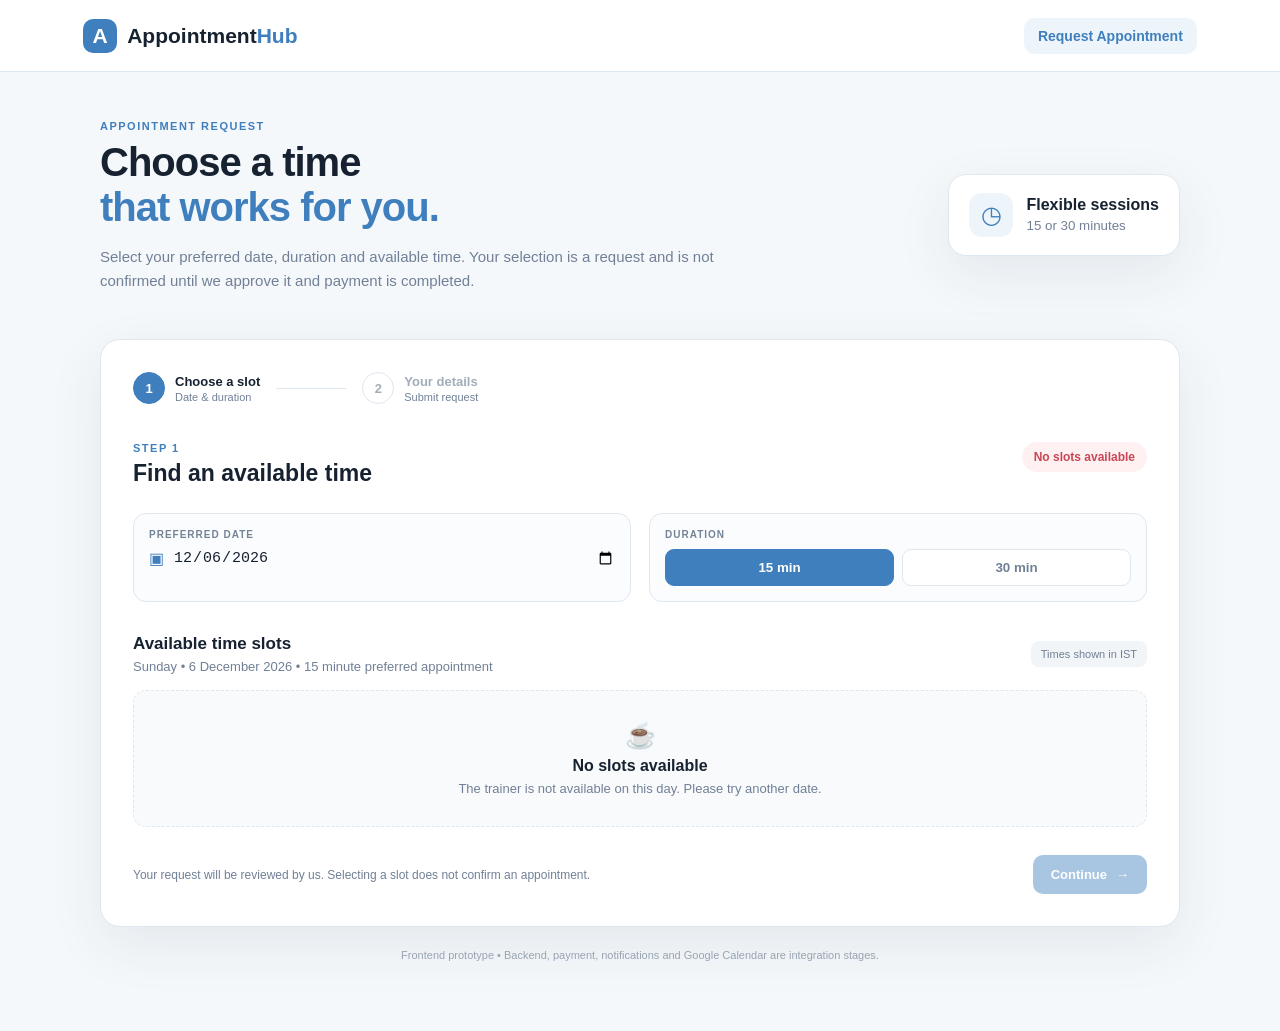
==== index.html @ e02f6b02 "appointment booking prototype" ====
<!doctype html><html lang="en"><head><meta charset="UTF-8"><meta name="viewport" content="width=device-width,initial-scale=1"><title>AppointmentHub | Request an Appointment</title><link rel="stylesheet" href="style.css"></head><body>
<header class="navbar"><a class="brand" href="index.html"><span class="brand-mark">A</span><span>Appointment<span class="brand-accent">Hub</span></span></a><nav><a class="nav-link active" href="index.html">Request Appointment</a></nav></header>
<main class="page"><section class="hero"><div><div class="eyebrow">APPOINTMENT REQUEST</div><h1>Choose a time<br><span>that works for you.</span></h1><p class="hero-copy">Select your preferred date, duration and available time. Your selection is a request and is not confirmed until we approve it and payment is completed.</p></div><div class="hero-card"><div class="hero-icon">◷</div><div><strong>Flexible sessions</strong><small>15 or 30 minutes</small></div></div></section>
<section class="booking-card"><div class="progress"><div class="progress-step active"><span>1</span><div><b>Choose a slot</b><small>Date & duration</small></div></div><div class="progress-line"></div><div class="progress-step"><span>2</span><div><b>Your details</b><small>Submit request</small></div></div></div>
<div class="section-head"><div><div class="section-kicker">STEP 1</div><h2>Find an available time</h2></div><div id="liveStatus" class="live-status"></div></div>
<div class="selection-grid"><div class="field-card"><label for="date">PREFERRED DATE</label><div class="input-wrap"><span>▣</span><input id="date" type="date"></div></div><div class="field-card"><label>DURATION</label><div class="duration-group"><button class="duration active" data-duration="15">15 min</button><button class="duration" data-duration="30">30 min</button></div></div></div>
<div class="slots-head"><div><h3 id="slotTitle">Available time slots</h3><p id="slotSubtitle">Select a date to see available times.</p></div><span class="timezone">Times shown in IST</span></div><div id="slots" class="slot-grid"></div><div id="noSlots" class="empty-state hidden"><div>☕</div><b>No slots available</b><p></p></div>
<div class="card-footer"><p class="privacy-note">Your request will be reviewed by us. Selecting a slot does not confirm an appointment.</p><button id="continueBtn" class="primary-btn" disabled>Continue <span>→</span></button></div></section><p class="prototype-note">Frontend prototype • Backend, payment, notifications and Google Calendar are integration stages.</p></main>
<script src="shared.js"></script><script src="booking.js"></script></body></html>
---- style.css ----
*{box-sizing:border-box} :root{--ink:#172231;--muted:#718096;--primary:#3f7fbd;--primary2:#2e679e;--soft:#edf5fb;--line:#dfe7ef;--bg:#f5f8fb;--green:#198754;--greenbg:#eaf8f0;--red:#c94755;--redbg:#fff0f2;--shadow:0 18px 55px rgba(23,34,49,.08)}body{margin:0;background:var(--bg);color:var(--ink);font-family:Inter,Segoe UI,Arial,sans-serif}.navbar{height:72px;background:#fff;border-bottom:1px solid var(--line);padding:0 6.5%;display:flex;align-items:center;justify-content:space-between;position:sticky;top:0;z-index:10}.brand{display:flex;align-items:center;gap:10px;text-decoration:none;color:var(--ink);font-size:21px;font-weight:850}.brand-mark{display:grid;place-items:center;width:34px;height:34px;border-radius:10px;background:var(--primary);color:#fff}.brand-accent{color:var(--primary)}nav{display:flex;gap:6px}.nav-link{color:var(--muted);text-decoration:none;font-size:14px;font-weight:700;padding:10px 14px;border-radius:10px}.nav-link.active,.nav-link:hover{background:var(--soft);color:var(--primary)}.page{width:min(1080px,90%);margin:48px auto 70px}.narrow-page{max-width:800px}.hero,.trainer-hero{display:flex;align-items:center;justify-content:space-between;gap:30px;margin-bottom:30px}.eyebrow,.section-kicker{font-size:11px;letter-spacing:1.5px;font-weight:900;color:var(--primary)}h1{font-size:40px;line-height:1.12;margin:8px 0 13px;letter-spacing:-1px}h1 span{color:var(--primary)}h2{font-size:23px;margin:6px 0 0}h3{margin:0 0 5px;font-size:17px}.hero-copy{color:var(--muted);font-size:15px;line-height:1.65;max-width:650px}.compact{margin-top:5px}.hero-card{background:#fff;border:1px solid var(--line);border-radius:18px;padding:18px 20px;display:flex;align-items:center;gap:13px;box-shadow:var(--shadow);min-width:210px}.hero-icon{width:44px;height:44px;border-radius:13px;background:var(--soft);color:var(--primary);display:grid;place-items:center;font-size:24px}.hero-card strong,.hero-card small{display:block}.hero-card small{color:var(--muted);margin-top:4px}.booking-card,.panel{background:#fff;border:1px solid var(--line);border-radius:20px;box-shadow:var(--shadow);padding:32px}.progress{display:flex;align-items:center;max-width:620px;margin-bottom:38px}.progress-step{display:flex;align-items:center;gap:10px;color:#a2adba}.progress-step span{width:32px;height:32px;border-radius:50%;display:grid;place-items:center;border:1px solid var(--line);font-size:13px;font-weight:900}.progress-step.active,.progress-step.done{color:var(--ink)}.progress-step.active span{background:var(--primary);border-color:var(--primary);color:#fff}.progress-step.done span{background:var(--green);border-color:var(--green);color:#fff}.progress-step b,.progress-step small{display:block}.progress-step b{font-size:13px}.progress-step small{font-size:11px;color:var(--muted);margin-top:2px}.progress-line{height:1px;background:var(--line);width:70px;margin:0 16px}.active-line{background:#a8c8e4}.section-head,.slots-head,.panel-head{display:flex;justify-content:space-between;align-items:flex-start;gap:20px}.live-status{background:var(--greenbg);color:var(--green);padding:8px 12px;border-radius:30px;font-size:12px;font-weight:800}.live-status i{display:inline-block;width:7px;height:7px;background:var(--green);border-radius:50%;margin-right:5px}.selection-grid{display:grid;grid-template-columns:1fr 1fr;gap:18px;margin-top:26px}.field-card{background:#fbfcfd;border:1px solid var(--line);border-radius:13px;padding:15px}.field-card label{display:block;font-size:10px;letter-spacing:1px;font-weight:900;color:#758396;margin-bottom:9px}.field-card input,.field-card select{width:100%;border:0;background:transparent;outline:0;font-size:15px;color:var(--ink);padding:0}.input-wrap{display:flex;align-items:center;gap:9px}.input-wrap span{color:var(--primary)}.duration-group{display:flex;gap:8px}.duration{flex:1;padding:10px;border:1px solid var(--line);background:#fff;border-radius:9px;font-weight:800;color:var(--muted);cursor:pointer}.duration.active{background:var(--primary);color:#fff;border-color:var(--primary)}.slots-head{margin-top:32px;align-items:center}.slots-head p{margin:4px 0 0;color:var(--muted);font-size:13px}.timezone{font-size:11px;color:var(--muted);background:#f2f5f8;padding:7px 10px;border-radius:8px}.slot-grid{display:grid;grid-template-columns:repeat(4,1fr);gap:10px;margin-top:16px}.slot{padding:13px;border:1px solid var(--line);background:#fff;border-radius:10px;color:var(--ink);font-weight:800;cursor:pointer;transition:.15s}.slot:hover,.slot.selected{border-color:var(--primary);background:var(--soft);color:var(--primary);transform:translateY(-1px)}.empty-state{text-align:center;padding:30px;background:#f8fafc;border:1px dashed var(--line);border-radius:13px;color:var(--muted)}.empty-state div{font-size:25px;margin-bottom:7px}.empty-state b{color:var(--ink)}.empty-state p{margin:6px 0 0;font-size:13px}.card-footer,.form-actions{display:flex;align-items:center;justify-content:space-between;gap:20px;margin-top:28px}.privacy-note,.muted{color:var(--muted);font-size:12px}.primary-btn,.secondary-btn,.text-btn,.edit-btn{border-radius:10px;padding:12px 18px;font-weight:850;font-size:13px;cursor:pointer;text-decoration:none;display:inline-flex;align-items:center;gap:9px}.primary-btn{border:0;background:var(--primary);color:#fff;box-shadow:0 7px 18px rgba(63,127,189,.2)}.primary-btn:hover{background:var(--primary2)}.primary-btn:disabled{opacity:.45;cursor:not-allowed;box-shadow:none}.secondary-btn{border:1px solid var(--line);background:#fff;color:var(--ink)}.text-btn{border:0;background:transparent;color:var(--muted)}.edit-btn{border:1px solid var(--line);background:#fff;color:var(--ink);padding:8px 12px}.prototype-note{text-align:center;color:#98a4b2;font-size:11px;margin-top:22px}.page-title{font-size:32px}.appointment-summary{margin:24px 0;border:1px solid var(--line);border-radius:15px;overflow:hidden;background:#fbfcfd}.summary-top{display:flex;align-items:center;gap:13px;padding:18px;border-bottom:1px solid var(--line)}.summary-icon{width:40px;height:40px;display:grid;place-items:center;background:var(--soft);color:var(--primary);border-radius:11px;font-weight:900}.summary-top small,.summary-grid small{display:block;color:var(--muted);font-size:9px;letter-spacing:1px;font-weight:900}.summary-top strong{display:block;margin-top:3px}.summary-grid{display:grid;grid-template-columns:1fr 1fr}.summary-grid>div{padding:16px 18px;border-right:1px solid var(--line);border-bottom:1px solid var(--line)}.summary-grid>div:nth-child(2n){border-right:0}.summary-grid b{display:block;margin-top:5px;font-size:14px}.details-form{display:grid;grid-template-columns:1fr 1fr;gap:15px;margin-top:22px}.details-form .full{grid-column:1/-1}.details-form input,.details-form select{width:100%;border:0;background:transparent;outline:0;font-size:14px;color:var(--ink)}.success-icon{width:72px;height:72px;border-radius:50%;background:var(--greenbg);color:var(--green);display:grid;place-items:center;font-size:36px;font-weight:900;margin:10px auto 20px}.confirmation{text-align:center;padding:20px 10px}.confirmation .appointment-summary{text-align:left}.link-btn{margin-top:15px}.profile-chip{background:#fff;border:1px solid var(--line);padding:10px 14px;border-radius:14px;display:flex;align-items:center;gap:10px;box-shadow:var(--shadow)}.avatar{width:38px;height:38px;border-radius:50%;background:var(--soft);color:var(--primary);display:grid;place-items:center;font-weight:900}.profile-chip b,.profile-chip small{display:block}.profile-chip small{font-size:11px;color:var(--muted);margin-top:2px}.stats{display:grid;grid-template-columns:repeat(3,1fr);gap:15px;margin-bottom:20px}.stat-card{background:#fff;border:1px solid var(--line);border-radius:15px;padding:18px;display:flex;align-items:center;gap:13px}.stat-icon{width:40px;height:40px;border-radius:11px;display:grid;place-items:center;font-weight:900}.stat-icon.blue{background:var(--soft);color:var(--primary)}.stat-icon.green{background:var(--greenbg);color:var(--green)}.stat-icon.red{background:var(--redbg);color:var(--red)}.stat-card small,.stat-card strong{display:block}.stat-card small{font-size:9px;letter-spacing:1px;color:var(--muted);font-weight:900}.stat-card strong{font-size:22px;margin-top:3px}.panel{margin-bottom:20px}.panel-head{align-items:center}.schedule{margin-top:20px}.schedule-row{display:grid;grid-template-columns:1.2fr 1.8fr 1fr auto;align-items:center;gap:15px;padding:15px 4px;border-top:1px solid var(--line)}.day-block{display:flex;align-items:center;gap:9px}.day-dot{width:8px;height:8px;border-radius:50%}.day-dot.available{background:var(--green)}.day-dot.unavailable{background:#d5dbe2}.time-block{color:var(--muted);font-size:13px}.status{width:max-content;padding:6px 9px;border-radius:20px;font-size:10px;font-weight:900}.status.available{background:var(--greenbg);color:var(--green)}.status.unavailable{background:var(--redbg);color:var(--red)}.save-message{color:var(--green);background:var(--greenbg);padding:9px 12px;border-radius:9px;font-size:12px;font-weight:800}.hidden{display:none!important}@media(max-width:760px){.navbar{padding:0 4%}.nav-link{font-size:12px;padding:8px}.page{margin-top:30px}.hero,.trainer-hero{display:block}.hero-card,.profile-chip{margin-top:18px;width:max-content}.selection-grid,.details-form,.stats{grid-template-columns:1fr}.details-form .full{grid-column:auto}.slot-grid{grid-template-columns:repeat(2,1fr)}.schedule-row{grid-template-columns:1fr;gap:7px}.card-footer,.form-actions{align-items:stretch;flex-direction:column}.primary-btn,.secondary-btn{justify-content:center;width:100%}.progress-line{width:30px;margin:0 8px}h1{font-size:32px}}
/* ---- additions: slot states, errors, status pill ---- */
.slot small{display:block;font-size:10px;font-weight:700;margin-top:2px}
.slot:disabled{cursor:not-allowed;transform:none}
.slot.booked{background:#f2f5f8;color:#a2adba;border-style:dashed}
.slot.unavailable{background:var(--redbg);color:var(--red);border-color:#f5ccd1}
.slot.booked:hover,.slot.unavailable:hover{transform:none}
.slot.booked:hover{border-color:var(--line);background:#f2f5f8;color:#a2adba}
.slot.unavailable:hover{border-color:#f5ccd1;background:var(--redbg);color:var(--red)}
.live-status.none{background:var(--redbg);color:var(--red)}
.form-error{color:var(--red);background:var(--redbg);padding:10px 13px;border-radius:9px;font-size:13px;font-weight:700;margin:16px 0 0}
.field-card input:disabled{opacity:.4}
.field-card input:focus,.field-card select:focus{color:var(--primary)}
.field-card:focus-within{border-color:var(--primary);box-shadow:0 0 0 3px rgba(63,127,189,.12)}
.schedule-row{grid-template-columns:1.4fr 1.6fr 1fr auto}

/* ---- request workflow ---- */
.tabs{display:flex;gap:6px;margin-bottom:22px;border-bottom:1px solid var(--line)}
.tab{border:0;background:none;padding:12px 16px;font-weight:800;font-size:14px;color:var(--muted);cursor:pointer;border-bottom:2px solid transparent;margin-bottom:-1px}
.tab.active{color:var(--primary);border-color:var(--primary)}
.filters{display:grid;grid-template-columns:2fr 1fr 1fr 1fr;gap:10px;margin-top:18px}
.filters input,.filters select{padding:11px 12px;border:1px solid var(--line);border-radius:10px;font-size:13px;background:#fff;color:var(--ink)}
.req-row{display:grid;grid-template-columns:1.6fr 1.3fr .9fr 1.3fr auto;gap:14px;align-items:center;padding:14px 4px;border-top:1px solid var(--line)}
.req-row small{display:block;color:var(--muted);font-size:12px;margin-top:2px}
.badge{width:max-content;padding:5px 10px;border-radius:20px;font-size:11px;font-weight:900}
.badge.high{background:var(--greenbg);color:var(--green)}.badge.medium{background:#fff7e0;color:#a06a00}.badge.low{background:var(--redbg);color:var(--red)}.badge.none{background:#f2f5f8;color:var(--muted)}
.status.pending{background:#fff7e0;color:#a06a00}.status.accepted{background:var(--soft);color:var(--primary)}
.detail-grid{display:grid;grid-template-columns:repeat(3,1fr);gap:12px;margin:18px 0}
.detail-grid div{background:#fbfcfd;border:1px solid var(--line);border-radius:12px;padding:13px}
.detail-grid small{display:block;font-size:9px;letter-spacing:1px;font-weight:900;color:var(--muted)}
.detail-grid b{display:block;margin-top:5px;font-size:14px;word-break:break-word}
.warn{background:#fff7e0;color:#8a5a00;border-radius:10px;padding:11px 14px;font-size:13px;font-weight:700;margin-top:6px}
.btn-row{display:flex;gap:10px;justify-content:flex-end;margin-top:18px}
.danger-btn{border:1px solid #f0c3c9;background:var(--redbg);color:var(--red);border-radius:10px;padding:12px 18px;font-weight:850;font-size:13px;cursor:pointer}
.tracker{list-style:none;margin:24px 0;padding:0}
.tracker li{display:flex;gap:12px;align-items:center;padding:9px 0;color:#a2adba;font-weight:700;font-size:14px}
.tracker li i{width:26px;height:26px;border-radius:50%;border:1px solid var(--line);display:grid;place-items:center;font-style:normal;font-size:12px}
.tracker li.done{color:var(--ink)}.tracker li.done i{background:var(--green);border-color:var(--green);color:#fff}
.tracker li.active{color:var(--primary)}.tracker li.active i{background:var(--primary);border-color:var(--primary);color:#fff}
.notice{background:var(--soft);border:1px solid #cfe2f3;color:var(--primary2);border-radius:12px;padding:14px 16px;font-size:13px;margin:16px 0}
.demo-tag{font-size:11px;color:#8a5a00;background:#fff7e0;border-radius:8px;padding:8px 10px;margin:14px 0 0;display:block}
@media(max-width:760px){.filters,.detail-grid{grid-template-columns:1fr}.req-row{grid-template-columns:1fr;gap:6px}}
.status.confirmed{background:var(--greenbg);color:var(--green)}
.status.rejected{background:var(--redbg);color:var(--red)}
.slot.requested{background:#fff7e0;color:#8a5a00;border-color:#efd48a}
.slot.booked{background:#f3f4f6;color:#7b8794;border-color:#dfe3e8}
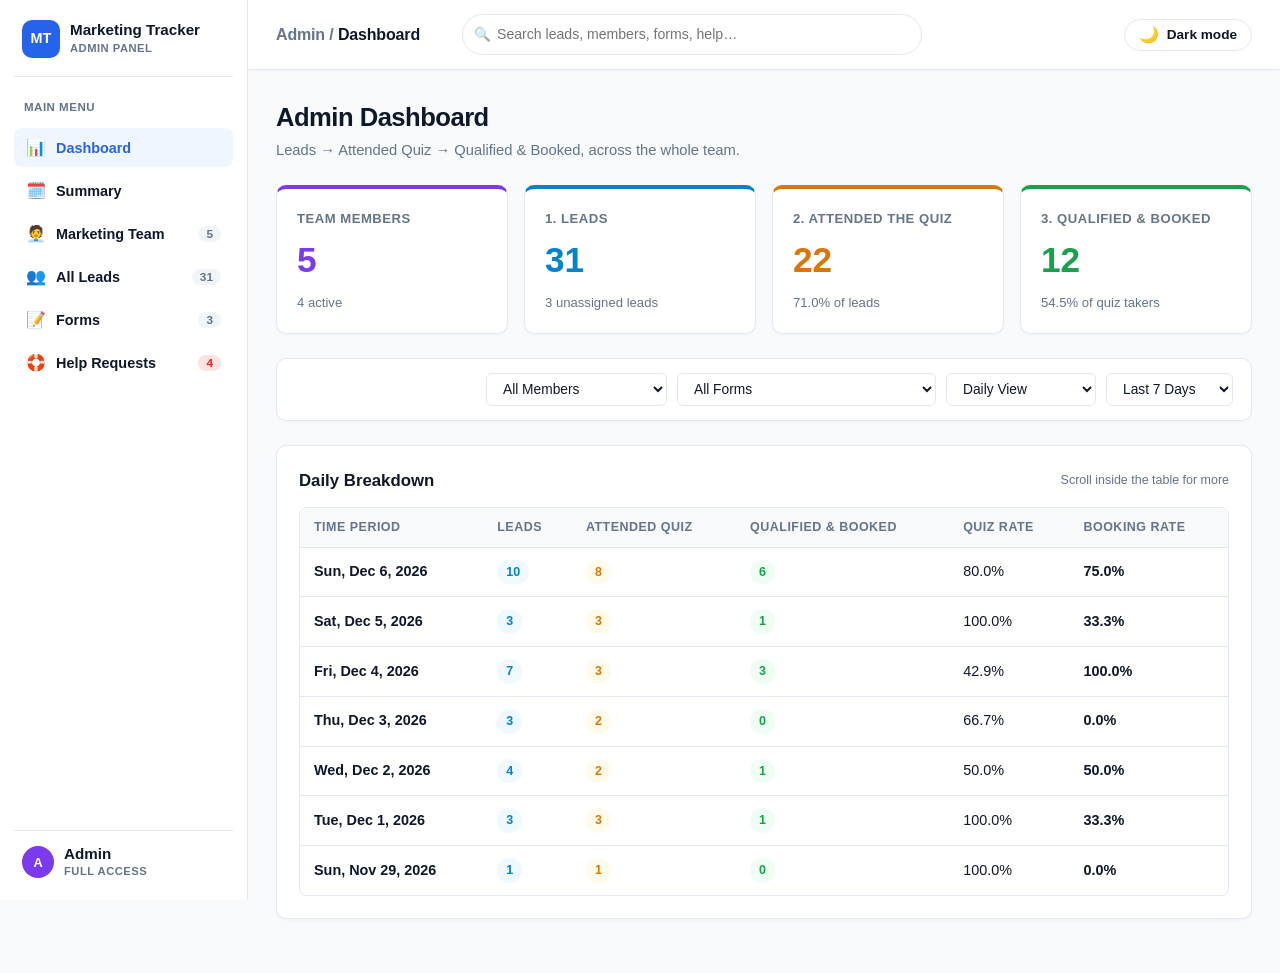
==== commit f170acba: "marketing update" ====
--- a/index.html
+++ b/index.html
@@ -1,9 +1,671 @@
-<!doctype html><html lang="en"><head><meta charset="UTF-8"><meta name="viewport" content="width=device-width,initial-scale=1"><title>AppointmentHub | Request an Appointment</title><link rel="stylesheet" href="style.css"></head><body>
-<header class="navbar"><a class="brand" href="index.html"><span class="brand-mark">A</span><span>Appointment<span class="brand-accent">Hub</span></span></a><nav><a class="nav-link active" href="index.html">Request Appointment</a></nav></header>
-<main class="page"><section class="hero"><div><div class="eyebrow">APPOINTMENT REQUEST</div><h1>Choose a time<br><span>that works for you.</span></h1><p class="hero-copy">Select your preferred date, duration and available time. Your selection is a request and is not confirmed until we approve it and payment is completed.</p></div><div class="hero-card"><div class="hero-icon">◷</div><div><strong>Flexible sessions</strong><small>15 or 30 minutes</small></div></div></section>
-<section class="booking-card"><div class="progress"><div class="progress-step active"><span>1</span><div><b>Choose a slot</b><small>Date & duration</small></div></div><div class="progress-line"></div><div class="progress-step"><span>2</span><div><b>Your details</b><small>Submit request</small></div></div></div>
-<div class="section-head"><div><div class="section-kicker">STEP 1</div><h2>Find an available time</h2></div><div id="liveStatus" class="live-status"></div></div>
-<div class="selection-grid"><div class="field-card"><label for="date">PREFERRED DATE</label><div class="input-wrap"><span>▣</span><input id="date" type="date"></div></div><div class="field-card"><label>DURATION</label><div class="duration-group"><button class="duration active" data-duration="15">15 min</button><button class="duration" data-duration="30">30 min</button></div></div></div>
-<div class="slots-head"><div><h3 id="slotTitle">Available time slots</h3><p id="slotSubtitle">Select a date to see available times.</p></div><span class="timezone">Times shown in IST</span></div><div id="slots" class="slot-grid"></div><div id="noSlots" class="empty-state hidden"><div>☕</div><b>No slots available</b><p></p></div>
-<div class="card-footer"><p class="privacy-note">Your request will be reviewed by us. Selecting a slot does not confirm an appointment.</p><button id="continueBtn" class="primary-btn" disabled>Continue <span>→</span></button></div></section><p class="prototype-note">Frontend prototype • Backend, payment, notifications and Google Calendar are integration stages.</p></main>
-<script src="shared.js"></script><script src="booking.js"></script></body></html>
+<!DOCTYPE html>
+<html lang="en">
+<head>
+  <meta charset="UTF-8">
+  <meta name="viewport" content="width=device-width, initial-scale=1.0">
+  <title>Marketing Tracker | Admin & Marketing Portal</title>
+  <link rel="stylesheet" href="style.css">
+  <script>
+    // Apply saved theme (or the system setting) before the page draws, so it doesn't flash
+    (function () {
+      var t = null;
+      try { t = localStorage.getItem('clean_marketing_theme'); } catch (e) {}
+      if (t !== 'light' && t !== 'dark') {
+        t = window.matchMedia && window.matchMedia('(prefers-color-scheme: dark)').matches ? 'dark' : 'light';
+      }
+      document.documentElement.setAttribute('data-theme', t);
+    })();
+  </script>
+</head>
+<body>
+
+  <!-- ===== Top Bar with Admin / Marketing Portal switch ===== -->
+  <div class="topbar">
+    <div class="topbar-inner">
+      <div class="brand"><span class="crumb-muted" id="crumbRoot">Admin</span> <span class="crumb-sep">/</span> <span id="topbarTitle">Dashboard</span></div>
+
+      <!-- Search across leads, members, forms and help requests (works on every tab) -->
+      <div class="global-search" id="globalSearchBox">
+        <span class="search-icon">🔍</span>
+        <input type="search" id="globalSearch" placeholder="Search leads, members, forms, help…" autocomplete="off">
+        <div class="global-results" id="globalResults"></div>
+      </div>
+
+      <!-- Marketing Portal only: which member is using the portal (no login in this prototype) -->
+      <div class="signed-in" id="signedInBox" style="display:none">
+        <label for="signedInAs">Signed in as</label>
+        <select id="signedInAs" class="filter-input"></select>
+      </div>
+
+      <button type="button" class="theme-toggle" id="themeToggle" title="Switch light / dark mode">
+        <span class="theme-icon" id="themeIcon">🌙</span><span id="themeLabel">Dark mode</span>
+      </button>
+      <span class="topbar-tag">Admin</span>
+    </div>
+  </div>
+
+  <!-- =========================================================
+       ADMIN VIEW — full control over team members and all leads
+       ========================================================= -->
+  <div class="container wide" id="adminView">
+   <div class="app-layout">
+
+    <!-- Left sidebar tabs -->
+    <aside class="sidebar">
+      <div class="sidebar-brand">
+        <div class="brand-logo">MT</div>
+        <div>
+          <div class="brand-name">Marketing Tracker</div>
+          <div class="brand-sub">Admin Panel</div>
+        </div>
+      </div>
+      <div class="sidebar-label">Main Menu</div>
+      <button type="button" class="nav-btn" data-tab="dashboard">
+        <span class="nav-icon">📊</span><span class="nav-text">Dashboard</span>
+      </button>
+      <button type="button" class="nav-btn" data-tab="summary">
+        <span class="nav-icon">🗓️</span><span class="nav-text">Summary</span>
+      </button>
+      <button type="button" class="nav-btn" data-tab="team">
+        <span class="nav-icon">🧑‍💼</span><span class="nav-text">Marketing Team</span>
+        <span class="nav-count" id="navCountTeam">0</span>
+      </button>
+      <button type="button" class="nav-btn" data-tab="leads">
+        <span class="nav-icon">👥</span><span class="nav-text">All Leads</span>
+        <span class="nav-count" id="navCountLeads">0</span>
+      </button>
+      <button type="button" class="nav-btn" data-tab="forms">
+        <span class="nav-icon">📝</span><span class="nav-text">Forms</span>
+        <span class="nav-count" id="navCountForms">0</span>
+      </button>
+      <button type="button" class="nav-btn" data-tab="help">
+        <span class="nav-icon">🛟</span><span class="nav-text">Help Requests</span>
+        <span class="nav-count alert" id="navCountHelp">0</span>
+      </button>
+      <div class="sidebar-footer">
+        <div class="brand-logo small">A</div>
+        <div>
+          <div class="brand-name">Admin</div>
+          <div class="brand-sub">Full access</div>
+        </div>
+      </div>
+    </aside>
+
+    <main class="main-panel">
+    <header class="header">
+      <div>
+        <h1 id="aPageTitle">Admin Dashboard</h1>
+        <p id="aPageSub">Manage your marketing team and monitor every lead across the funnel.</p>
+      </div>
+      <div class="header-actions">
+        <button type="button" class="btn btn-primary" id="btnAddMember" onclick="openMemberModal()">+ Add Member</button>
+        <button type="button" class="btn btn-primary" id="btnAddEntry" onclick="openEntryModal('admin')">+ Add Entry</button>
+      </div>
+    </header>
+
+    <!-- ===== Summary (day / week / month) ===== -->
+    <div data-panel="summary">
+      <div class="controls-bar summary-controls">
+        <div class="control-group wrap">
+          <select id="sPeriod" class="filter-input" title="Summary period">
+            <option value="day">Daily Summary</option>
+            <option value="week" selected>Weekly Summary</option>
+            <option value="month">Monthly Summary</option>
+            <option value="all">All Time</option>
+          </select>
+          <div class="period-nav">
+            <button type="button" class="btn btn-outline btn-sm" id="sPrev" title="Previous period">&larr;</button>
+            <input type="date" id="sDate" class="filter-input date-input" title="Pick any day inside the period">
+            <button type="button" class="btn btn-outline btn-sm" id="sNext" title="Next period">&rarr;</button>
+            <button type="button" class="btn btn-outline btn-sm" id="sToday">Today</button>
+          </div>
+        </div>
+        <div class="control-group wrap">
+          <input type="search" id="sSearch" class="search-input small" placeholder="Search member…" autocomplete="off">
+          <select id="sMember" class="filter-input" title="Team member"></select>
+          <button type="button" class="btn btn-outline btn-sm" onclick="exportSummaryCsv()">&#11015; Export</button>
+        </div>
+      </div>
+
+      <div class="summary-period">
+        <div>
+          <div class="summary-kicker" id="sKicker">Weekly Summary</div>
+          <h2 id="sLabel">This week</h2>
+        </div>
+        <div class="muted small" id="sCompare">Compared with the previous week</div>
+      </div>
+
+      <div class="summary-block">
+        <div class="summary-block-title">Lead Funnel <span class="section-hint">by the date the lead came in</span></div>
+        <div class="summary-grid" id="sFunnelCards"></div>
+      </div>
+
+      <div class="summary-block">
+        <div class="summary-block-title">Appointments <span class="section-hint">by the appointment date</span></div>
+        <div class="summary-grid" id="sApptCards"></div>
+      </div>
+
+      <div class="section-card">
+        <div class="section-title"><span>By Team Member</span><span class="section-hint" id="sTableHint"></span></div>
+        <div class="table-wrap">
+          <table class="simple-table">
+            <thead>
+              <tr>
+                <th>Member</th>
+                <th>Leads</th>
+                <th>Attended Quiz</th>
+                <th>Qualified</th>
+                <th>Not Qualified</th>
+                <th>Booked</th>
+                <th>Showed Up</th>
+                <th>No-show</th>
+                <th>Cancelled</th>
+                <th>Show-up Rate</th>
+              </tr>
+            </thead>
+            <tbody id="sTableBody"></tbody>
+          </table>
+        </div>
+      </div>
+    </div>
+
+    <div class="metrics-grid four" data-panel="dashboard">
+      <div class="metric-card team">
+        <div class="metric-label">Team Members</div>
+        <div class="metric-value" id="aCountMembers">0</div>
+        <div class="metric-sub" id="aSubMembers">0 active</div>
+      </div>
+      <div class="metric-card came">
+        <div class="metric-label">1. Leads</div>
+        <div class="metric-value" id="aCountCame">0</div>
+        <div class="metric-sub" id="aSubUnassigned">Clicked the link</div>
+      </div>
+      <div class="metric-card form">
+        <div class="metric-label">2. Attended The Quiz</div>
+        <div class="metric-value" id="aCountForm">0</div>
+        <div class="metric-sub" id="aSubFormPct">0% of leads</div>
+      </div>
+      <div class="metric-card quiz">
+        <div class="metric-label">3. Qualified &amp; Booked</div>
+        <div class="metric-value" id="aCountQuiz">0</div>
+        <div class="metric-sub" id="aSubQuizPct">0% of quiz takers</div>
+      </div>
+    </div>
+
+    <div class="controls-bar" id="aControls">
+      <input type="search" id="aSearch" class="search-input" placeholder="Search…" autocomplete="off">
+      <div class="control-group wrap">
+        <select id="aFilterMember" class="filter-input" title="Filter by Team Member"></select>
+        <select id="aFilterForm" class="filter-input" title="Filter by Form"></select>
+        <!-- Marketing Team tab only -->
+        <select id="tFilterStatus" class="filter-input team-only" title="Member status">
+          <option value="all">All Statuses</option>
+          <option value="active">Active</option>
+          <option value="inactive">Inactive</option>
+        </select>
+        <select id="tFilterTarget" class="filter-input team-only" title="Progress against this month's target">
+          <option value="all">All Target Progress</option>
+          <option value="met">Target Met</option>
+          <option value="ontrack">On Track</option>
+          <option value="behind">Behind Target</option>
+          <option value="none">No Target Set</option>
+        </select>
+        <select id="tSortBy" class="filter-input team-only" title="Sort members">
+          <option value="name">Sort: Name (A–Z)</option>
+          <option value="leads">Sort: Most Leads</option>
+          <option value="booked">Sort: Most Booked</option>
+          <option value="conversion">Sort: Best Conversion</option>
+          <option value="target">Sort: Target Progress</option>
+        </select>
+        <select id="aFilterAppt" class="filter-input" title="Appointment status">
+          <option value="all">All Appointments</option>
+          <option value="Scheduled">Scheduled</option>
+          <option value="Completed">Showed Up</option>
+          <option value="No-show">No-show</option>
+          <option value="Cancelled">Cancelled</option>
+          <option value="none">Not Booked</option>
+        </select>
+        <select id="aFilterView" class="filter-input" title="Breakdown View">
+          <option value="daily">Daily View</option>
+          <option value="weekly">Week-wise View</option>
+          <option value="monthly">Month-wise View</option>
+        </select>
+        <select id="aFilterDateRange" class="filter-input" title="Filter by Date Range">
+          <option value="all">All Time</option>
+          <option value="today">Today</option>
+          <option value="7days" selected>Last 7 Days</option>
+          <option value="30days">Last 30 Days</option>
+        </select>
+      </div>
+    </div>
+
+    <!-- Team management -->
+    <div class="section-card" data-panel="team">
+      <div class="section-title">
+        <span>Marketing Team</span>
+        <span class="section-hint" id="tTeamHint">Lead counts follow the date filter</span>
+      </div>
+      <div class="table-wrap">
+        <table class="simple-table">
+          <thead>
+            <tr>
+              <th>Member</th>
+              <th>Contact</th>
+              <th>Status</th>
+              <th>Leads</th>
+              <th>Quiz</th>
+              <th>Booked</th>
+              <th>Conversion</th>
+              <th>This Month / Target</th>
+              <th>Actions</th>
+            </tr>
+          </thead>
+          <tbody id="aTeamTableBody"></tbody>
+        </table>
+      </div>
+    </div>
+
+    <div class="section-card" data-panel="dashboard">
+      <div class="section-title"><span id="aBreakdownTitle">Daily Breakdown</span><span class="section-hint">Scroll inside the table for more</span></div>
+      <div class="table-wrap scroll-box">
+        <table class="simple-table">
+          <thead>
+            <tr>
+              <th>Time Period</th>
+              <th>Leads</th>
+              <th>Attended Quiz</th>
+              <th>Qualified &amp; Booked</th>
+              <th>Quiz Rate</th>
+              <th>Booking Rate</th>
+            </tr>
+          </thead>
+          <tbody id="aBreakdownTableBody"></tbody>
+        </table>
+      </div>
+    </div>
+
+    <div class="section-card" data-panel="leads">
+      <div class="section-title">
+        <span>All Leads <span class="section-hint" id="aLeadsCount"></span></span>
+        <button type="button" class="btn btn-outline btn-sm" onclick="exportLeadsCsv()">⬇ Export CSV</button>
+      </div>
+      <div class="table-wrap">
+        <table class="simple-table">
+          <thead>
+            <tr>
+              <th>Name / Lead Date</th>
+              <th>Current Stage</th>
+              <th>Assigned To</th>
+              <th>Appointment</th>
+              <th>Quick Actions</th>
+              <th class="col-delete">Delete</th>
+            </tr>
+          </thead>
+          <tbody id="aEntriesTableBody"></tbody>
+        </table>
+      </div>
+    </div>
+    <!-- ===== Forms (list + detail, built by app.js) ===== -->
+    <div data-panel="forms" id="formsPanel"></div>
+    <!-- ===== Help requests raised by members (built by app.js) ===== -->
+    <div data-panel="help" id="helpPanel"></div>
+    </main>
+   </div>
+  </div>
+
+  <!-- =========================================================
+       MARKETING PORTAL — one member's own view only
+       ========================================================= -->
+  <div class="container" id="portalView" style="display:none">
+
+    <div class="section-card empty-box" id="portalEmpty">
+      <span>🔒</span>
+      No marketing members exist yet.<br>
+      <small>Switch to <strong>Admin</strong> and click <strong>"+ Add Member"</strong> to create a portal account.</small>
+    </div>
+
+    <div id="portalBody">
+      <header class="header">
+        <div>
+          <h1 id="pWelcome">My Marketing Portal</h1>
+          <p>Your own leads and progress. Other members' details stay private.</p>
+        </div>
+        <div class="header-actions">
+          <button type="button" class="btn btn-primary" onclick="openEntryModal('portal')">+ Add Lead</button>
+        </div>
+      </header>
+
+      <div class="metrics-grid four">
+        <div class="metric-card came">
+          <div class="metric-label">My Leads</div>
+          <div class="metric-value" id="pCountCame">0</div>
+          <div class="metric-sub">Clicked your link</div>
+        </div>
+        <div class="metric-card form">
+          <div class="metric-label">My Quiz Attended</div>
+          <div class="metric-value" id="pCountForm">0</div>
+          <div class="metric-sub" id="pSubFormPct">0% of leads</div>
+        </div>
+        <div class="metric-card quiz">
+          <div class="metric-label">My Qualified &amp; Booked</div>
+          <div class="metric-value" id="pCountQuiz">0</div>
+          <div class="metric-sub" id="pSubQuizPct">0% of quiz takers</div>
+        </div>
+        <div class="metric-card team">
+          <div class="metric-label">Monthly Target</div>
+          <div class="metric-value" id="pTargetValue">0</div>
+          <div class="progress"><div class="progress-bar" id="pTargetBar"></div></div>
+          <div class="metric-sub" id="pTargetSub">No target set by admin</div>
+        </div>
+      </div>
+
+      <div class="controls-bar">
+        <span class="control-label">Filters:</span>
+        <div class="control-group wrap">
+          <select id="pFilterView" class="filter-input" title="Breakdown View">
+            <option value="daily">Daily View</option>
+            <option value="weekly">Week-wise View</option>
+            <option value="monthly">Month-wise View</option>
+          </select>
+          <select id="pFilterDateRange" class="filter-input" title="Filter by Date Range">
+            <option value="all">All Time</option>
+            <option value="today">Today</option>
+            <option value="7days" selected>Last 7 Days</option>
+            <option value="30days">Last 30 Days</option>
+          </select>
+        </div>
+      </div>
+
+      <div class="grid-2">
+        <!-- Anonymous comparison: no other member names or contact details -->
+        <div class="section-card">
+          <div class="section-title"><span>How I Compare</span><span class="section-hint">Anonymous team stats</span></div>
+          <div class="compare-grid">
+            <div class="compare-item">
+              <div class="compare-label">My Rank</div>
+              <div class="compare-value" id="pRank">–</div>
+              <div class="metric-sub" id="pRankSub">by bookings</div>
+            </div>
+            <div class="compare-item">
+              <div class="compare-label">My Conversion</div>
+              <div class="compare-value" id="pMyConv">0%</div>
+              <div class="metric-sub">lead → booked</div>
+            </div>
+            <div class="compare-item">
+              <div class="compare-label">Team Average</div>
+              <div class="compare-value" id="pTeamConv">0%</div>
+              <div class="metric-sub">lead → booked</div>
+            </div>
+          </div>
+        </div>
+
+        <div class="section-card">
+          <div class="section-title"><span>My Profile</span></div>
+          <div class="profile-list" id="pProfile"></div>
+        </div>
+      </div>
+
+      <div class="section-card">
+        <div class="section-title"><span id="pBreakdownTitle">Daily Breakdown</span></div>
+        <div class="table-wrap">
+          <table class="simple-table">
+            <thead>
+              <tr>
+                <th>Time Period</th>
+                <th>Leads</th>
+                <th>Attended Quiz</th>
+                <th>Qualified &amp; Booked</th>
+                <th>Quiz Rate</th>
+                <th>Booking Rate</th>
+              </tr>
+            </thead>
+            <tbody id="pBreakdownTableBody"></tbody>
+          </table>
+        </div>
+      </div>
+
+      <div class="section-card">
+        <div class="section-title">
+          <span>My Leads</span>
+          <input type="search" id="pSearch" class="search-input small" placeholder="Search my leads…" autocomplete="off">
+        </div>
+        <div class="table-wrap">
+          <table class="simple-table">
+            <thead>
+              <tr>
+                <th>Name / ID</th>
+                <th>Current Stage</th>
+                <th>Lead Date</th>
+                <th>Appointment</th>
+                <th>Quick Actions</th>
+              </tr>
+            </thead>
+            <tbody id="pEntriesTableBody"></tbody>
+          </table>
+        </div>
+      </div>
+
+      <!-- Help & Support: members raise problems here; they appear in Admin → Help Requests -->
+      <div class="section-card" id="pHelp">
+        <div class="section-title">
+          <span>Help &amp; Support</span>
+          <button type="button" class="btn btn-primary btn-sm" onclick="openHelpModal()">+ Raise a Problem</button>
+        </div>
+        <div id="pTickets"></div>
+      </div>
+    </div>
+  </div>
+
+  <!-- ===== Add Entry / Lead Modal ===== -->
+  <div class="modal-overlay" id="entryModal">
+    <div class="modal-box">
+      <div class="modal-header">
+        <h3 id="entryModalTitle">Record Person / Entry</h3>
+        <button type="button" class="close-btn" onclick="closeModal('entryModal')">&times;</button>
+      </div>
+      <form id="addEntryForm">
+        <div class="form-group">
+          <label for="entryName">Person Name (Optional)</label>
+          <input type="text" id="entryName" placeholder="e.g. John Doe (or leave blank)">
+        </div>
+        <div class="form-group">
+          <label for="entryForm">Form (Quiz Link Clicked)</label>
+          <select id="entryForm"></select>
+        </div>
+        <div class="form-row">
+          <div class="form-group">
+            <label for="entryContact">Contact Number</label>
+            <input type="tel" id="entryContact" placeholder="Phone number">
+          </div>
+          <div class="form-group">
+            <label for="entryEmail">Email Address</label>
+            <input type="email" id="entryEmail" placeholder="Email address">
+          </div>
+        </div>
+        <div class="form-group">
+          <label for="entryStage">Stage Status</label>
+          <select id="entryStage">
+            <option value="came">1. Lead (clicked the link)</option>
+            <option value="attended">2. Attended the Quiz</option>
+          </select>
+        </div>
+        <div class="form-group" id="entryAssignGroup">
+          <label for="entryAssign">Assign To Member</label>
+          <select id="entryAssign"></select>
+        </div>
+        <div class="form-group">
+          <label for="entryDate">Date</label>
+          <input type="date" id="entryDate">
+        </div>
+        <div class="modal-actions">
+          <button type="button" class="btn btn-outline" onclick="closeModal('entryModal')">Cancel</button>
+          <button type="submit" class="btn btn-primary">Save Entry</button>
+        </div>
+      </form>
+    </div>
+  </div>
+
+  <!-- ===== Add / Edit Member Modal (Admin only) ===== -->
+  <div class="modal-overlay" id="memberModal">
+    <div class="modal-box">
+      <div class="modal-header">
+        <h3 id="memberModalTitle">Add Marketing Member</h3>
+        <button type="button" class="close-btn" onclick="closeModal('memberModal')">&times;</button>
+      </div>
+      <form id="memberForm">
+        <div class="form-group">
+          <label for="memberName">Full Name *</label>
+          <input type="text" id="memberName" placeholder="e.g. Priya Sharma" required>
+        </div>
+        <div class="form-group">
+          <label for="memberEmail">Email</label>
+          <input type="email" id="memberEmail" placeholder="name@example.com">
+        </div>
+        <div class="form-group">
+          <label for="memberPhone">Phone</label>
+          <input type="tel" id="memberPhone" placeholder="e.g. 98765 43210">
+        </div>
+        <div class="form-group">
+          <label for="memberTarget">Monthly Lead Target</label>
+          <input type="number" id="memberTarget" min="0" step="1" placeholder="e.g. 50 (0 = no target)">
+        </div>
+        <p class="form-error" id="memberError"></p>
+        <div class="modal-actions">
+          <button type="button" class="btn btn-outline" onclick="closeModal('memberModal')">Cancel</button>
+          <button type="submit" class="btn btn-primary">Save Member</button>
+        </div>
+      </form>
+    </div>
+  </div>
+
+  <!-- ===== Lead Details Drawer (opens when a lead is clicked) ===== -->
+  <div class="drawer-overlay" id="leadDrawer">
+    <aside class="drawer" role="dialog" aria-labelledby="drawerName">
+      <div class="drawer-header">
+        <div>
+          <div class="drawer-kicker">Lead Details</div>
+          <h3 id="drawerName">Lead</h3>
+          <div id="drawerSub" class="muted"></div>
+        </div>
+        <button type="button" class="close-btn" onclick="closeLeadDrawer()">&times;</button>
+      </div>
+      <div class="drawer-body" id="drawerBody"></div>
+      <div class="drawer-footer" id="drawerFooter"></div>
+    </aside>
+  </div>
+
+  <!-- ===== Raise a Problem Modal (Marketing Portal only) ===== -->
+  <div class="modal-overlay" id="helpModal">
+    <div class="modal-box">
+      <div class="modal-header">
+        <h3>Raise a Problem</h3>
+        <button type="button" class="close-btn" onclick="closeModal('helpModal')">&times;</button>
+      </div>
+      <form id="helpForm">
+        <div class="form-row">
+          <div class="form-group">
+            <label for="helpCategory">Category</label>
+            <select id="helpCategory">
+              <option>Leads</option>
+              <option>Appointments</option>
+              <option>Forms &amp; Quiz</option>
+              <option>Targets</option>
+              <option>Login / Access</option>
+              <option>Other</option>
+            </select>
+          </div>
+          <div class="form-group">
+            <label for="helpPriority">Priority</label>
+            <select id="helpPriority">
+              <option>Low</option>
+              <option selected>Medium</option>
+              <option>High</option>
+            </select>
+          </div>
+        </div>
+        <div class="form-group">
+          <label for="helpSubject">Subject *</label>
+          <input type="text" id="helpSubject" placeholder="Short summary of the problem" required maxlength="120">
+        </div>
+        <div class="form-group">
+          <label for="helpDescription">Describe the problem *</label>
+          <textarea id="helpDescription" rows="4" placeholder="What happened? Which lead or form?" required></textarea>
+        </div>
+        <p class="form-error" id="helpError"></p>
+        <div class="modal-actions">
+          <button type="button" class="btn btn-outline" onclick="closeModal('helpModal')">Cancel</button>
+          <button type="submit" class="btn btn-primary">Submit</button>
+        </div>
+      </form>
+    </div>
+  </div>
+
+  <!-- ===== Confirmation Modal (used before deleting) ===== -->
+  <div class="modal-overlay" id="confirmModal">
+    <div class="modal-box confirm-box">
+      <div class="confirm-icon">!</div>
+      <h3 id="confirmTitle">Delete this lead?</h3>
+      <p id="confirmMessage" class="confirm-message"></p>
+      <div class="modal-actions center">
+        <button type="button" class="btn btn-outline" onclick="closeModal('confirmModal')">Cancel</button>
+        <button type="button" class="btn btn-danger-solid" id="confirmYesBtn">Yes, Delete</button>
+      </div>
+    </div>
+  </div>
+
+  <!-- ===== Appointment Modal ===== -->
+  <div class="modal-overlay" id="apptModal">
+    <div class="modal-box">
+      <div class="modal-header">
+        <h3 id="apptModalTitle">Book Appointment</h3>
+        <button type="button" class="close-btn" onclick="closeModal('apptModal')">&times;</button>
+      </div>
+      <p class="muted appt-lead-name" id="apptLeadName"></p>
+      <form id="apptForm">
+        <div class="form-row">
+          <div class="form-group">
+            <label for="apptDate">Date *</label>
+            <input type="date" id="apptDate" required>
+          </div>
+          <div class="form-group">
+            <label for="apptTime">Time *</label>
+            <input type="time" id="apptTime" required>
+          </div>
+        </div>
+        <div class="form-row">
+          <div class="form-group">
+            <label for="apptMode">Mode</label>
+            <select id="apptMode">
+              <option value="Online">Online</option>
+              <option value="In-person">In-person</option>
+              <option value="Phone">Phone</option>
+            </select>
+          </div>
+          <div class="form-group">
+            <label for="apptStatus">Status</label>
+            <select id="apptStatus">
+              <option value="Scheduled">Scheduled</option>
+              <option value="Completed">Showed up</option>
+              <option value="No-show">No-show</option>
+              <option value="Cancelled">Cancelled</option>
+            </select>
+          </div>
+        </div>
+        <div class="form-group">
+          <label for="apptNotes">Notes</label>
+          <input type="text" id="apptNotes" placeholder="e.g. Wants weekend batch">
+        </div>
+        <div class="modal-actions spread">
+          <button type="button" class="btn btn-danger" id="apptRemoveBtn" onclick="removeAppointment()">Remove Appointment</button>
+          <div class="modal-actions-right">
+            <button type="button" class="btn btn-outline" onclick="closeModal('apptModal')">Cancel</button>
+            <button type="submit" class="btn btn-primary">Save</button>
+          </div>
+        </div>
+      </form>
+    </div>
+  </div>
+
+  <script src="app.js"></script>
+</body>
+</html>
--- a/style.css
+++ b/style.css
@@ -1,46 +1,1235 @@
-*{box-sizing:border-box} :root{--ink:#172231;--muted:#718096;--primary:#3f7fbd;--primary2:#2e679e;--soft:#edf5fb;--line:#dfe7ef;--bg:#f5f8fb;--green:#198754;--greenbg:#eaf8f0;--red:#c94755;--redbg:#fff0f2;--shadow:0 18px 55px rgba(23,34,49,.08)}body{margin:0;background:var(--bg);color:var(--ink);font-family:Inter,Segoe UI,Arial,sans-serif}.navbar{height:72px;background:#fff;border-bottom:1px solid var(--line);padding:0 6.5%;display:flex;align-items:center;justify-content:space-between;position:sticky;top:0;z-index:10}.brand{display:flex;align-items:center;gap:10px;text-decoration:none;color:var(--ink);font-size:21px;font-weight:850}.brand-mark{display:grid;place-items:center;width:34px;height:34px;border-radius:10px;background:var(--primary);color:#fff}.brand-accent{color:var(--primary)}nav{display:flex;gap:6px}.nav-link{color:var(--muted);text-decoration:none;font-size:14px;font-weight:700;padding:10px 14px;border-radius:10px}.nav-link.active,.nav-link:hover{background:var(--soft);color:var(--primary)}.page{width:min(1080px,90%);margin:48px auto 70px}.narrow-page{max-width:800px}.hero,.trainer-hero{display:flex;align-items:center;justify-content:space-between;gap:30px;margin-bottom:30px}.eyebrow,.section-kicker{font-size:11px;letter-spacing:1.5px;font-weight:900;color:var(--primary)}h1{font-size:40px;line-height:1.12;margin:8px 0 13px;letter-spacing:-1px}h1 span{color:var(--primary)}h2{font-size:23px;margin:6px 0 0}h3{margin:0 0 5px;font-size:17px}.hero-copy{color:var(--muted);font-size:15px;line-height:1.65;max-width:650px}.compact{margin-top:5px}.hero-card{background:#fff;border:1px solid var(--line);border-radius:18px;padding:18px 20px;display:flex;align-items:center;gap:13px;box-shadow:var(--shadow);min-width:210px}.hero-icon{width:44px;height:44px;border-radius:13px;background:var(--soft);color:var(--primary);display:grid;place-items:center;font-size:24px}.hero-card strong,.hero-card small{display:block}.hero-card small{color:var(--muted);margin-top:4px}.booking-card,.panel{background:#fff;border:1px solid var(--line);border-radius:20px;box-shadow:var(--shadow);padding:32px}.progress{display:flex;align-items:center;max-width:620px;margin-bottom:38px}.progress-step{display:flex;align-items:center;gap:10px;color:#a2adba}.progress-step span{width:32px;height:32px;border-radius:50%;display:grid;place-items:center;border:1px solid var(--line);font-size:13px;font-weight:900}.progress-step.active,.progress-step.done{color:var(--ink)}.progress-step.active span{background:var(--primary);border-color:var(--primary);color:#fff}.progress-step.done span{background:var(--green);border-color:var(--green);color:#fff}.progress-step b,.progress-step small{display:block}.progress-step b{font-size:13px}.progress-step small{font-size:11px;color:var(--muted);margin-top:2px}.progress-line{height:1px;background:var(--line);width:70px;margin:0 16px}.active-line{background:#a8c8e4}.section-head,.slots-head,.panel-head{display:flex;justify-content:space-between;align-items:flex-start;gap:20px}.live-status{background:var(--greenbg);color:var(--green);padding:8px 12px;border-radius:30px;font-size:12px;font-weight:800}.live-status i{display:inline-block;width:7px;height:7px;background:var(--green);border-radius:50%;margin-right:5px}.selection-grid{display:grid;grid-template-columns:1fr 1fr;gap:18px;margin-top:26px}.field-card{background:#fbfcfd;border:1px solid var(--line);border-radius:13px;padding:15px}.field-card label{display:block;font-size:10px;letter-spacing:1px;font-weight:900;color:#758396;margin-bottom:9px}.field-card input,.field-card select{width:100%;border:0;background:transparent;outline:0;font-size:15px;color:var(--ink);padding:0}.input-wrap{display:flex;align-items:center;gap:9px}.input-wrap span{color:var(--primary)}.duration-group{display:flex;gap:8px}.duration{flex:1;padding:10px;border:1px solid var(--line);background:#fff;border-radius:9px;font-weight:800;color:var(--muted);cursor:pointer}.duration.active{background:var(--primary);color:#fff;border-color:var(--primary)}.slots-head{margin-top:32px;align-items:center}.slots-head p{margin:4px 0 0;color:var(--muted);font-size:13px}.timezone{font-size:11px;color:var(--muted);background:#f2f5f8;padding:7px 10px;border-radius:8px}.slot-grid{display:grid;grid-template-columns:repeat(4,1fr);gap:10px;margin-top:16px}.slot{padding:13px;border:1px solid var(--line);background:#fff;border-radius:10px;color:var(--ink);font-weight:800;cursor:pointer;transition:.15s}.slot:hover,.slot.selected{border-color:var(--primary);background:var(--soft);color:var(--primary);transform:translateY(-1px)}.empty-state{text-align:center;padding:30px;background:#f8fafc;border:1px dashed var(--line);border-radius:13px;color:var(--muted)}.empty-state div{font-size:25px;margin-bottom:7px}.empty-state b{color:var(--ink)}.empty-state p{margin:6px 0 0;font-size:13px}.card-footer,.form-actions{display:flex;align-items:center;justify-content:space-between;gap:20px;margin-top:28px}.privacy-note,.muted{color:var(--muted);font-size:12px}.primary-btn,.secondary-btn,.text-btn,.edit-btn{border-radius:10px;padding:12px 18px;font-weight:850;font-size:13px;cursor:pointer;text-decoration:none;display:inline-flex;align-items:center;gap:9px}.primary-btn{border:0;background:var(--primary);color:#fff;box-shadow:0 7px 18px rgba(63,127,189,.2)}.primary-btn:hover{background:var(--primary2)}.primary-btn:disabled{opacity:.45;cursor:not-allowed;box-shadow:none}.secondary-btn{border:1px solid var(--line);background:#fff;color:var(--ink)}.text-btn{border:0;background:transparent;color:var(--muted)}.edit-btn{border:1px solid var(--line);background:#fff;color:var(--ink);padding:8px 12px}.prototype-note{text-align:center;color:#98a4b2;font-size:11px;margin-top:22px}.page-title{font-size:32px}.appointment-summary{margin:24px 0;border:1px solid var(--line);border-radius:15px;overflow:hidden;background:#fbfcfd}.summary-top{display:flex;align-items:center;gap:13px;padding:18px;border-bottom:1px solid var(--line)}.summary-icon{width:40px;height:40px;display:grid;place-items:center;background:var(--soft);color:var(--primary);border-radius:11px;font-weight:900}.summary-top small,.summary-grid small{display:block;color:var(--muted);font-size:9px;letter-spacing:1px;font-weight:900}.summary-top strong{display:block;margin-top:3px}.summary-grid{display:grid;grid-template-columns:1fr 1fr}.summary-grid>div{padding:16px 18px;border-right:1px solid var(--line);border-bottom:1px solid var(--line)}.summary-grid>div:nth-child(2n){border-right:0}.summary-grid b{display:block;margin-top:5px;font-size:14px}.details-form{display:grid;grid-template-columns:1fr 1fr;gap:15px;margin-top:22px}.details-form .full{grid-column:1/-1}.details-form input,.details-form select{width:100%;border:0;background:transparent;outline:0;font-size:14px;color:var(--ink)}.success-icon{width:72px;height:72px;border-radius:50%;background:var(--greenbg);color:var(--green);display:grid;place-items:center;font-size:36px;font-weight:900;margin:10px auto 20px}.confirmation{text-align:center;padding:20px 10px}.confirmation .appointment-summary{text-align:left}.link-btn{margin-top:15px}.profile-chip{background:#fff;border:1px solid var(--line);padding:10px 14px;border-radius:14px;display:flex;align-items:center;gap:10px;box-shadow:var(--shadow)}.avatar{width:38px;height:38px;border-radius:50%;background:var(--soft);color:var(--primary);display:grid;place-items:center;font-weight:900}.profile-chip b,.profile-chip small{display:block}.profile-chip small{font-size:11px;color:var(--muted);margin-top:2px}.stats{display:grid;grid-template-columns:repeat(3,1fr);gap:15px;margin-bottom:20px}.stat-card{background:#fff;border:1px solid var(--line);border-radius:15px;padding:18px;display:flex;align-items:center;gap:13px}.stat-icon{width:40px;height:40px;border-radius:11px;display:grid;place-items:center;font-weight:900}.stat-icon.blue{background:var(--soft);color:var(--primary)}.stat-icon.green{background:var(--greenbg);color:var(--green)}.stat-icon.red{background:var(--redbg);color:var(--red)}.stat-card small,.stat-card strong{display:block}.stat-card small{font-size:9px;letter-spacing:1px;color:var(--muted);font-weight:900}.stat-card strong{font-size:22px;margin-top:3px}.panel{margin-bottom:20px}.panel-head{align-items:center}.schedule{margin-top:20px}.schedule-row{display:grid;grid-template-columns:1.2fr 1.8fr 1fr auto;align-items:center;gap:15px;padding:15px 4px;border-top:1px solid var(--line)}.day-block{display:flex;align-items:center;gap:9px}.day-dot{width:8px;height:8px;border-radius:50%}.day-dot.available{background:var(--green)}.day-dot.unavailable{background:#d5dbe2}.time-block{color:var(--muted);font-size:13px}.status{width:max-content;padding:6px 9px;border-radius:20px;font-size:10px;font-weight:900}.status.available{background:var(--greenbg);color:var(--green)}.status.unavailable{background:var(--redbg);color:var(--red)}.save-message{color:var(--green);background:var(--greenbg);padding:9px 12px;border-radius:9px;font-size:12px;font-weight:800}.hidden{display:none!important}@media(max-width:760px){.navbar{padding:0 4%}.nav-link{font-size:12px;padding:8px}.page{margin-top:30px}.hero,.trainer-hero{display:block}.hero-card,.profile-chip{margin-top:18px;width:max-content}.selection-grid,.details-form,.stats{grid-template-columns:1fr}.details-form .full{grid-column:auto}.slot-grid{grid-template-columns:repeat(2,1fr)}.schedule-row{grid-template-columns:1fr;gap:7px}.card-footer,.form-actions{align-items:stretch;flex-direction:column}.primary-btn,.secondary-btn{justify-content:center;width:100%}.progress-line{width:30px;margin:0 8px}h1{font-size:32px}}
-/* ---- additions: slot states, errors, status pill ---- */
-.slot small{display:block;font-size:10px;font-weight:700;margin-top:2px}
-.slot:disabled{cursor:not-allowed;transform:none}
-.slot.booked{background:#f2f5f8;color:#a2adba;border-style:dashed}
-.slot.unavailable{background:var(--redbg);color:var(--red);border-color:#f5ccd1}
-.slot.booked:hover,.slot.unavailable:hover{transform:none}
-.slot.booked:hover{border-color:var(--line);background:#f2f5f8;color:#a2adba}
-.slot.unavailable:hover{border-color:#f5ccd1;background:var(--redbg);color:var(--red)}
-.live-status.none{background:var(--redbg);color:var(--red)}
-.form-error{color:var(--red);background:var(--redbg);padding:10px 13px;border-radius:9px;font-size:13px;font-weight:700;margin:16px 0 0}
-.field-card input:disabled{opacity:.4}
-.field-card input:focus,.field-card select:focus{color:var(--primary)}
-.field-card:focus-within{border-color:var(--primary);box-shadow:0 0 0 3px rgba(63,127,189,.12)}
-.schedule-row{grid-template-columns:1.4fr 1.6fr 1fr auto}
-
-/* ---- request workflow ---- */
-.tabs{display:flex;gap:6px;margin-bottom:22px;border-bottom:1px solid var(--line)}
-.tab{border:0;background:none;padding:12px 16px;font-weight:800;font-size:14px;color:var(--muted);cursor:pointer;border-bottom:2px solid transparent;margin-bottom:-1px}
-.tab.active{color:var(--primary);border-color:var(--primary)}
-.filters{display:grid;grid-template-columns:2fr 1fr 1fr 1fr;gap:10px;margin-top:18px}
-.filters input,.filters select{padding:11px 12px;border:1px solid var(--line);border-radius:10px;font-size:13px;background:#fff;color:var(--ink)}
-.req-row{display:grid;grid-template-columns:1.6fr 1.3fr .9fr 1.3fr auto;gap:14px;align-items:center;padding:14px 4px;border-top:1px solid var(--line)}
-.req-row small{display:block;color:var(--muted);font-size:12px;margin-top:2px}
-.badge{width:max-content;padding:5px 10px;border-radius:20px;font-size:11px;font-weight:900}
-.badge.high{background:var(--greenbg);color:var(--green)}.badge.medium{background:#fff7e0;color:#a06a00}.badge.low{background:var(--redbg);color:var(--red)}.badge.none{background:#f2f5f8;color:var(--muted)}
-.status.pending{background:#fff7e0;color:#a06a00}.status.accepted{background:var(--soft);color:var(--primary)}
-.detail-grid{display:grid;grid-template-columns:repeat(3,1fr);gap:12px;margin:18px 0}
-.detail-grid div{background:#fbfcfd;border:1px solid var(--line);border-radius:12px;padding:13px}
-.detail-grid small{display:block;font-size:9px;letter-spacing:1px;font-weight:900;color:var(--muted)}
-.detail-grid b{display:block;margin-top:5px;font-size:14px;word-break:break-word}
-.warn{background:#fff7e0;color:#8a5a00;border-radius:10px;padding:11px 14px;font-size:13px;font-weight:700;margin-top:6px}
-.btn-row{display:flex;gap:10px;justify-content:flex-end;margin-top:18px}
-.danger-btn{border:1px solid #f0c3c9;background:var(--redbg);color:var(--red);border-radius:10px;padding:12px 18px;font-weight:850;font-size:13px;cursor:pointer}
-.tracker{list-style:none;margin:24px 0;padding:0}
-.tracker li{display:flex;gap:12px;align-items:center;padding:9px 0;color:#a2adba;font-weight:700;font-size:14px}
-.tracker li i{width:26px;height:26px;border-radius:50%;border:1px solid var(--line);display:grid;place-items:center;font-style:normal;font-size:12px}
-.tracker li.done{color:var(--ink)}.tracker li.done i{background:var(--green);border-color:var(--green);color:#fff}
-.tracker li.active{color:var(--primary)}.tracker li.active i{background:var(--primary);border-color:var(--primary);color:#fff}
-.notice{background:var(--soft);border:1px solid #cfe2f3;color:var(--primary2);border-radius:12px;padding:14px 16px;font-size:13px;margin:16px 0}
-.demo-tag{font-size:11px;color:#8a5a00;background:#fff7e0;border-radius:8px;padding:8px 10px;margin:14px 0 0;display:block}
-@media(max-width:760px){.filters,.detail-grid{grid-template-columns:1fr}.req-row{grid-template-columns:1fr;gap:6px}}
-.status.confirmed{background:var(--greenbg);color:var(--green)}
-.status.rejected{background:var(--redbg);color:var(--red)}
-.slot.requested{background:#fff7e0;color:#8a5a00;border-color:#efd48a}
-.slot.booked{background:#f3f4f6;color:#7b8794;border-color:#dfe3e8}
+/* Simple, User-Friendly Marketing Tracker Styles */
+:root {
+  --primary: #2563eb;
+  --primary-hover: #1d4ed8;
+  --primary-light: #eff6ff;
+  --text-main: #0f172a;
+  --text-muted: #64748b;
+  --border: #e2e8f0;
+  --bg-page: #f8fafc;
+  --bg-card: #ffffff;
+  --came-color: #0284c7;
+  --came-bg: #f0f9ff;
+  --form-color: #d97706;
+  --form-bg: #fffbeb;
+  --quiz-color: #16a34a;
+  --quiz-bg: #f0fdf4;
+  --radius: 10px;
+}
+
+* {
+  box-sizing: border-box;
+  margin: 0;
+  padding: 0;
+}
+
+body {
+  font-family: -apple-system, BlinkMacSystemFont, "Segoe UI", Roboto, Helvetica, Arial, sans-serif;
+  background: var(--bg-page);
+  color: var(--text-main);
+  line-height: 1.5;
+  padding: 30px 20px;
+}
+
+.container {
+  max-width: 1040px;
+  margin: 0 auto;
+}
+
+/* Header */
+.header {
+  display: flex;
+  justify-content: space-between;
+  align-items: center;
+  margin-bottom: 24px;
+  flex-wrap: wrap;
+  gap: 16px;
+}
+
+.header h1 {
+  font-size: 1.6rem;
+  font-weight: 700;
+  letter-spacing: -0.02em;
+}
+
+.header p {
+  color: var(--text-muted);
+  font-size: 0.92rem;
+  margin-top: 2px;
+}
+
+.header-actions {
+  display: flex;
+  gap: 10px;
+}
+
+/* Buttons */
+.btn {
+  display: inline-flex;
+  align-items: center;
+  justify-content: center;
+  gap: 6px;
+  padding: 9px 18px;
+  border-radius: 8px;
+  font-size: 0.9rem;
+  font-weight: 600;
+  cursor: pointer;
+  border: 1px solid transparent;
+  transition: all 0.15s ease;
+  text-decoration: none;
+}
+
+.btn-primary {
+  background: var(--primary);
+  color: #ffffff;
+}
+
+.btn-primary:hover {
+  background: var(--primary-hover);
+}
+
+.btn-outline {
+  background: #ffffff;
+  border-color: var(--border);
+  color: var(--text-main);
+}
+
+.btn-outline:hover {
+  background: #f1f5f9;
+}
+
+.btn-sm {
+  padding: 5px 10px;
+  font-size: 0.8rem;
+  border-radius: 6px;
+}
+
+.btn-danger {
+  color: #dc2626;
+  background: #fef2f2;
+  border-color: #fecaca;
+}
+
+.btn-danger:hover {
+  background: #fee2e2;
+}
+
+/* 3 Main Metric Cards */
+.metrics-grid {
+  display: grid;
+  grid-template-columns: repeat(3, 1fr);
+  gap: 16px;
+  margin-bottom: 24px;
+}
+
+.metric-card {
+  background: var(--bg-card);
+  border: 1px solid var(--border);
+  border-radius: var(--radius);
+  padding: 20px;
+  box-shadow: 0 1px 3px rgba(0,0,0,0.04);
+}
+
+.metric-card.came { border-top: 4px solid var(--came-color); }
+.metric-card.form { border-top: 4px solid var(--form-color); }
+.metric-card.quiz { border-top: 4px solid var(--quiz-color); }
+
+.metric-label {
+  font-size: 0.82rem;
+  font-weight: 700;
+  text-transform: uppercase;
+  color: var(--text-muted);
+  letter-spacing: 0.5px;
+}
+
+.metric-value {
+  font-size: 2.2rem;
+  font-weight: 800;
+  margin: 6px 0;
+  color: var(--text-main);
+}
+
+.metric-card.came .metric-value { color: var(--came-color); }
+.metric-card.form .metric-value { color: var(--form-color); }
+.metric-card.quiz .metric-value { color: var(--quiz-color); }
+
+.metric-sub {
+  font-size: 0.82rem;
+  color: var(--text-muted);
+}
+
+/* Controls / Filter Bar */
+.controls-bar {
+  background: var(--bg-card);
+  border: 1px solid var(--border);
+  border-radius: var(--radius);
+  padding: 14px 18px;
+  display: flex;
+  justify-content: space-between;
+  align-items: center;
+  flex-wrap: wrap;
+  gap: 14px;
+  margin-bottom: 24px;
+  box-shadow: 0 1px 3px rgba(0,0,0,0.03);
+}
+
+.control-group {
+  display: flex;
+  align-items: center;
+  gap: 10px;
+}
+
+.toggle-group {
+  display: flex;
+  background: var(--bg-page);
+  padding: 3px;
+  border-radius: 8px;
+  border: 1px solid var(--border);
+}
+
+.toggle-btn {
+  background: none;
+  border: none;
+  padding: 6px 16px;
+  border-radius: 6px;
+  font-size: 0.86rem;
+  font-weight: 600;
+  color: var(--text-muted);
+  cursor: pointer;
+}
+
+.toggle-btn.active {
+  background: #ffffff;
+  color: var(--primary);
+  box-shadow: 0 1px 2px rgba(0,0,0,0.06);
+}
+
+select.filter-input {
+  padding: 7px 12px;
+  border: 1px solid var(--border);
+  border-radius: 6px;
+  background: #ffffff;
+  font-size: 0.86rem;
+  color: var(--text-main);
+  outline: none;
+  cursor: pointer;
+}
+
+/* Section Card */
+.section-card {
+  background: var(--bg-card);
+  border: 1px solid var(--border);
+  border-radius: var(--radius);
+  padding: 22px;
+  margin-bottom: 24px;
+  box-shadow: 0 1px 3px rgba(0,0,0,0.04);
+}
+
+.section-title {
+  font-size: 1.05rem;
+  font-weight: 700;
+  margin-bottom: 14px;
+  display: flex;
+  justify-content: space-between;
+  align-items: center;
+}
+
+/* Simple Clean Table */
+table.simple-table {
+  width: 100%;
+  border-collapse: collapse;
+  text-align: left;
+  font-size: 0.9rem;
+}
+
+table.simple-table th {
+  padding: 10px 14px;
+  background: #f8fafc;
+  color: var(--text-muted);
+  font-size: 0.78rem;
+  font-weight: 700;
+  text-transform: uppercase;
+  letter-spacing: 0.5px;
+  border-bottom: 1px solid var(--border);
+}
+
+table.simple-table td {
+  padding: 12px 14px;
+  border-bottom: 1px solid var(--border);
+  vertical-align: middle;
+}
+
+table.simple-table tr:last-child td {
+  border-bottom: none;
+}
+
+/* Badges */
+.badge {
+  display: inline-block;
+  padding: 3px 9px;
+  border-radius: 12px;
+  font-size: 0.78rem;
+  font-weight: 700;
+}
+
+.badge.came { background: var(--came-bg); color: var(--came-color); }
+.badge.form { background: var(--form-bg); color: var(--form-color); }
+.badge.quiz { background: var(--quiz-bg); color: var(--quiz-color); }
+.badge.source { background: #f1f5f9; color: var(--text-muted); }
+
+/* Empty State */
+.empty-box {
+  text-align: center;
+  padding: 36px 20px;
+  color: var(--text-muted);
+}
+
+.empty-box span {
+  font-size: 2rem;
+  display: block;
+  margin-bottom: 8px;
+}
+
+/* Modal Popup */
+.modal-overlay {
+  position: fixed;
+  top: 0;
+  left: 0;
+  right: 0;
+  bottom: 0;
+  background: rgba(15, 23, 42, 0.4);
+  display: none;
+  align-items: center;
+  justify-content: center;
+  z-index: 100;
+  padding: 20px;
+}
+
+.modal-box {
+  background: #ffffff;
+  border-radius: 12px;
+  width: 100%;
+  max-width: 440px;
+  padding: 24px;
+  box-shadow: 0 10px 25px rgba(0,0,0,0.12);
+}
+
+.modal-header {
+  display: flex;
+  justify-content: space-between;
+  align-items: center;
+  margin-bottom: 16px;
+}
+
+.modal-header h3 {
+  font-size: 1.15rem;
+  font-weight: 700;
+}
+
+.close-btn {
+  background: none;
+  border: none;
+  font-size: 1.3rem;
+  color: var(--text-muted);
+  cursor: pointer;
+}
+
+.form-group {
+  margin-bottom: 14px;
+}
+
+.form-group label {
+  display: block;
+  font-size: 0.8rem;
+  font-weight: 700;
+  color: var(--text-muted);
+  margin-bottom: 5px;
+  text-transform: uppercase;
+}
+
+.form-group input, .form-group select {
+  width: 100%;
+  padding: 9px 12px;
+  border: 1px solid var(--border);
+  border-radius: 7px;
+  font-size: 0.92rem;
+  outline: none;
+}
+
+.form-group input:focus, .form-group select:focus {
+  border-color: var(--primary);
+}
+
+@media (max-width: 720px) {
+  .metrics-grid {
+    grid-template-columns: 1fr;
+  }
+  .controls-bar {
+    flex-direction: column;
+    align-items: stretch;
+  }
+}
+
+/* =========================================================
+   Admin / Marketing Portal additions
+   ========================================================= */
+:root {
+  --team-color: #7c3aed;
+  --team-bg: #f5f3ff;
+}
+
+body { padding: 0 0 30px; }
+.container { padding: 0 20px; }
+
+/* Top bar with view switch */
+.topbar {
+  position: sticky;
+  top: 0;
+  z-index: 50;
+  background: var(--bg-card);
+  border-bottom: 1px solid var(--border);
+  margin-bottom: 28px;
+  box-shadow: 0 1px 3px rgba(0,0,0,0.03);
+}
+.topbar-inner {
+  max-width: 1040px;
+  margin: 0 auto;
+  padding: 12px 20px;
+  display: flex;
+  align-items: center;
+  gap: 18px;
+  flex-wrap: wrap;
+}
+.brand { font-weight: 800; font-size: 1.05rem; letter-spacing: -0.01em; }
+
+.view-switch {
+  display: flex;
+  background: var(--bg-page);
+  border: 1px solid var(--border);
+  border-radius: 999px;
+  padding: 3px;
+  margin: 0 auto;
+}
+.switch-btn {
+  border: none;
+  background: none;
+  padding: 7px 20px;
+  border-radius: 999px;
+  font-size: 0.88rem;
+  font-weight: 700;
+  color: var(--text-muted);
+  cursor: pointer;
+  transition: all 0.15s ease;
+}
+.switch-btn.active { color: #fff; background: var(--primary); box-shadow: 0 1px 3px rgba(0,0,0,0.12); }
+body.mode-portal .switch-btn.active { background: var(--team-color); }
+
+.signed-in { align-items: center; gap: 8px; }
+.signed-in label { font-size: 0.78rem; font-weight: 700; color: var(--text-muted); text-transform: uppercase; }
+
+/* Metrics: 4-up variant */
+.metrics-grid.four { grid-template-columns: repeat(4, 1fr); }
+.metric-card.team { border-top: 4px solid var(--team-color); }
+.metric-card.team .metric-value { color: var(--team-color); }
+
+.control-label { font-size: 0.85rem; font-weight: 700; color: var(--text-muted); }
+.control-group.wrap { flex-wrap: wrap; }
+
+.section-hint { font-size: 0.78rem; font-weight: 500; color: var(--text-muted); }
+
+.table-wrap { overflow-x: auto; }
+
+.muted { color: var(--text-muted); }
+.small-note { font-size: 0.8rem; margin-top: 6px; }
+.done-label { color: var(--quiz-color); font-weight: 700; font-size: 0.8rem; }
+.action-row { display: flex; gap: 8px; align-items: center; flex-wrap: wrap; }
+.modal-actions { display: flex; justify-content: flex-end; gap: 10px; margin-top: 18px; }
+.form-error { color: #dc2626; font-size: 0.82rem; min-height: 1em; }
+
+/* Status pills */
+.pill { display: inline-block; padding: 2px 9px; border-radius: 999px; font-size: 0.74rem; font-weight: 700; }
+.pill.on { background: var(--quiz-bg); color: var(--quiz-color); }
+.pill.off { background: #f1f5f9; color: var(--text-muted); }
+.row-inactive td { opacity: 0.6; }
+
+/* Inline reassignment select */
+.inline-select {
+  padding: 5px 8px;
+  border: 1px solid var(--border);
+  border-radius: 6px;
+  font-size: 0.82rem;
+  background: #fff;
+  max-width: 170px;
+}
+.inline-select.unassigned { color: #b45309; border-color: #fcd34d; background: var(--form-bg); }
+
+/* Progress bars */
+.progress, .mini-progress { background: #ede9fe; border-radius: 999px; overflow: hidden; }
+.progress { height: 6px; margin: 4px 0 6px; }
+.progress-bar { height: 100%; width: 0; background: var(--team-color); transition: width 0.3s ease; }
+.mini-progress { height: 5px; width: 90px; margin-bottom: 3px; }
+.mini-progress > div { height: 100%; background: var(--team-color); }
+
+/* Portal: compare + profile */
+.grid-2 { display: grid; grid-template-columns: 1.4fr 1fr; gap: 16px; }
+.grid-2 .section-card { margin-bottom: 24px; }
+.compare-grid { display: grid; grid-template-columns: repeat(3, 1fr); gap: 12px; }
+.compare-item { background: var(--bg-page); border: 1px solid var(--border); border-radius: 8px; padding: 14px; }
+.compare-label { font-size: 0.74rem; font-weight: 700; text-transform: uppercase; color: var(--text-muted); letter-spacing: 0.4px; }
+.compare-value { font-size: 1.6rem; font-weight: 800; color: var(--team-color); margin: 4px 0 2px; }
+
+.profile-list > div {
+  display: flex;
+  justify-content: space-between;
+  gap: 12px;
+  padding: 7px 0;
+  border-bottom: 1px solid var(--border);
+  font-size: 0.88rem;
+}
+.profile-list > div span { color: var(--text-muted); }
+.profile-list > div strong { text-align: right; word-break: break-word; }
+
+body.mode-portal .btn-primary { background: var(--team-color); }
+body.mode-portal .btn-primary:hover { background: #6d28d9; }
+
+@media (max-width: 900px) {
+  .metrics-grid.four { grid-template-columns: repeat(2, 1fr); }
+  .grid-2 { grid-template-columns: 1fr; }
+}
+@media (max-width: 720px) {
+  .view-switch { margin: 0; }
+  .metrics-grid.four { grid-template-columns: 1fr; }
+  .compare-grid { grid-template-columns: 1fr; }
+}
+
+/* Top bar tag (portal switch removed for now) */
+.topbar-tag {
+  margin-left: auto;
+  padding: 4px 12px;
+  border-radius: 999px;
+  background: var(--primary-light);
+  color: var(--primary);
+  font-size: 0.78rem;
+  font-weight: 700;
+}
+
+/* =========================================================
+   Admin layout with left sidebar tabs
+   ========================================================= */
+.container.wide { max-width: 1280px; }
+.topbar-inner { max-width: 1280px; }
+
+.app-layout {
+  display: grid;
+  grid-template-columns: 220px minmax(0, 1fr);
+  gap: 24px;
+  align-items: start;
+}
+
+.sidebar {
+  position: sticky;
+  top: 76px;
+  background: var(--bg-card);
+  border: 1px solid var(--border);
+  border-radius: var(--radius);
+  padding: 12px;
+  display: flex;
+  flex-direction: column;
+  gap: 4px;
+  box-shadow: 0 1px 3px rgba(0,0,0,0.04);
+}
+.sidebar-label {
+  font-size: 0.72rem;
+  font-weight: 700;
+  text-transform: uppercase;
+  letter-spacing: 0.5px;
+  color: var(--text-muted);
+  padding: 4px 10px 8px;
+}
+.nav-btn {
+  display: flex;
+  align-items: center;
+  gap: 10px;
+  width: 100%;
+  border: none;
+  background: none;
+  padding: 10px 12px;
+  border-radius: 8px;
+  font-size: 0.9rem;
+  font-weight: 600;
+  color: var(--text-main);
+  cursor: pointer;
+  text-align: left;
+  transition: background 0.15s ease;
+}
+.nav-btn:hover { background: #f1f5f9; }
+.nav-btn.active { background: var(--primary-light); color: var(--primary); }
+.nav-icon { font-size: 1rem; width: 20px; text-align: center; }
+.nav-text { flex: 1; }
+.nav-count {
+  font-size: 0.74rem;
+  font-weight: 700;
+  padding: 1px 8px;
+  border-radius: 999px;
+  background: #f1f5f9;
+  color: var(--text-muted);
+}
+.nav-btn.active .nav-count { background: #dbeafe; color: var(--primary); }
+
+.main-panel { min-width: 0; }
+
+@media (max-width: 860px) {
+  .app-layout { grid-template-columns: 1fr; gap: 16px; }
+  .sidebar {
+    position: static;
+    flex-direction: row;
+    overflow-x: auto;
+    padding: 6px;
+  }
+  .sidebar-label { display: none; }
+  .nav-btn { width: auto; white-space: nowrap; }
+}
+
+/* Tables that scroll inside their card, with the header row kept visible */
+.table-wrap.scroll-box { max-height: 440px; overflow-y: auto; border: 1px solid var(--border); border-radius: 8px; }
+.table-wrap.scroll-box thead th { position: sticky; top: 0; z-index: 1; }
+
+/* Keep badges, action buttons and sidebar labels on one line */
+.badge, .pill, .btn-sm { white-space: nowrap; }
+#adminView .action-row { flex-wrap: nowrap; }
+.nav-text { white-space: nowrap; }
+.app-layout { grid-template-columns: 236px minmax(0, 1fr); }
+@media (max-width: 860px) { .app-layout { grid-template-columns: 1fr; } }
+
+/* Marketing Team table: tighter cells so all actions fit */
+[data-panel="team"] table.simple-table th,
+[data-panel="team"] table.simple-table td { padding: 10px 8px; }
+[data-panel="team"] .mini-progress { width: 70px; }
+[data-panel="team"] td:first-child strong { white-space: nowrap; }
+
+/* =========================================================
+   Full-height sidebar attached to the left edge
+   ========================================================= */
+:root { --sidebar-w: 248px; }
+
+body.mode-admin { padding-left: var(--sidebar-w); }
+
+.app-layout { display: block; }
+
+.sidebar {
+  position: fixed;
+  top: 0;
+  left: 0;
+  bottom: 0;
+  width: var(--sidebar-w);
+  z-index: 60;
+  border: none;
+  border-right: 1px solid var(--border);
+  border-radius: 0;
+  box-shadow: none;
+  padding: 18px 14px;
+  overflow-y: auto;
+}
+
+.sidebar-brand {
+  display: flex;
+  align-items: center;
+  gap: 10px;
+  padding: 2px 8px 18px;
+  margin-bottom: 14px;
+  border-bottom: 1px solid var(--border);
+}
+.brand-logo {
+  width: 38px;
+  height: 38px;
+  flex-shrink: 0;
+  border-radius: 10px;
+  background: var(--primary);
+  color: #fff;
+  display: grid;
+  place-items: center;
+  font-weight: 800;
+  font-size: 0.9rem;
+}
+.brand-logo.small { width: 32px; height: 32px; border-radius: 50%; font-size: 0.8rem; background: var(--team-color); }
+.brand-name { font-weight: 800; font-size: 0.95rem; line-height: 1.2; }
+.brand-sub { font-size: 0.7rem; font-weight: 600; text-transform: uppercase; letter-spacing: 0.5px; color: var(--text-muted); }
+
+.sidebar-footer {
+  margin-top: auto;
+  display: flex;
+  align-items: center;
+  gap: 10px;
+  padding: 14px 8px 2px;
+  border-top: 1px solid var(--border);
+}
+
+/* Top bar now sits to the right of the sidebar and shows where you are */
+.topbar-inner { max-width: none; padding: 14px 28px; }
+.brand { font-size: 1rem; }
+.crumb-muted, .crumb-sep { color: var(--text-muted); font-weight: 600; }
+.container.wide { max-width: 1280px; padding: 0 28px; }
+
+@media (max-width: 860px) {
+  body.mode-admin { padding-left: 0; }
+  .sidebar {
+    position: static;
+    width: auto;
+    flex-direction: row;
+    overflow-x: auto;
+    border: 1px solid var(--border);
+    border-radius: var(--radius);
+    padding: 6px;
+    margin-bottom: 16px;
+  }
+  .sidebar-brand, .sidebar-footer, .sidebar-label { display: none; }
+  .topbar-inner { padding: 12px 16px; }
+  .container.wide { padding: 0 16px; }
+}
+
+/* Page path already says Admin */
+.topbar-tag { display: none; }
+
+/* =========================================================
+   Appointments, separate Delete column, confirmation modal
+   ========================================================= */
+.nowrap { white-space: nowrap; }
+.col-delete { text-align: center; width: 70px; }
+
+.link-btn {
+  background: none;
+  border: none;
+  padding: 0;
+  color: var(--primary);
+  font-size: 0.8rem;
+  font-weight: 700;
+  cursor: pointer;
+}
+.link-btn:hover { text-decoration: underline; }
+
+.appt { font-size: 0.82rem; line-height: 1.45; min-width: 170px; }
+.appt-when { font-weight: 700; white-space: nowrap; }
+.appt-time { color: var(--text-muted); white-space: nowrap; }
+.appt-meta { display: flex; align-items: center; gap: 8px; margin-top: 3px; }
+.appt-notes { color: var(--text-muted); font-size: 0.76rem; font-style: italic; margin-top: 2px; }
+.badge.danger { background: #fef2f2; color: #dc2626; }
+
+.btn-danger-solid { background: #dc2626; color: #fff; }
+.btn-danger-solid:hover { background: #b91c1c; }
+
+.confirm-box { max-width: 400px; text-align: center; }
+.confirm-icon {
+  width: 46px;
+  height: 46px;
+  margin: 0 auto 12px;
+  border-radius: 50%;
+  background: #fef2f2;
+  color: #dc2626;
+  display: grid;
+  place-items: center;
+  font-size: 1.4rem;
+  font-weight: 800;
+}
+.confirm-box h3 { font-size: 1.15rem; font-weight: 700; }
+.confirm-message { color: var(--text-muted); font-size: 0.9rem; margin-top: 8px; }
+.confirm-message strong { color: var(--text-main); }
+
+.modal-actions.center { justify-content: center; }
+.modal-actions.spread { justify-content: space-between; align-items: center; }
+.modal-actions-right { display: flex; gap: 10px; }
+.form-row { display: grid; grid-template-columns: 1fr 1fr; gap: 12px; }
+.appt-lead-name { font-size: 0.86rem; margin: -8px 0 14px; }
+
+/* =========================================================
+   Clickable lead rows + Lead Details drawer
+   ========================================================= */
+[data-panel="leads"] table.simple-table th,
+[data-panel="leads"] table.simple-table td { padding: 10px 8px; }
+
+.lead-row { cursor: pointer; transition: background 0.12s ease; }
+.lead-row:hover td { background: #f8fafc; }
+.lead-name {
+  background: none;
+  border: none;
+  padding: 0;
+  font: inherit;
+  font-weight: 700;
+  color: var(--text-main);
+  cursor: pointer;
+  text-align: left;
+}
+.lead-name:hover { color: var(--primary); text-decoration: underline; }
+.lead-date { font-size: 0.76rem; color: var(--text-muted); white-space: nowrap; margin-top: 2px; }
+
+.drawer-overlay {
+  position: fixed;
+  inset: 0;
+  background: rgba(15, 23, 42, 0.35);
+  z-index: 120;
+  opacity: 0;
+  pointer-events: none;
+  transition: opacity 0.2s ease;
+}
+.drawer-overlay.open { opacity: 1; pointer-events: auto; }
+.drawer {
+  position: absolute;
+  top: 0;
+  right: 0;
+  bottom: 0;
+  width: min(460px, 100%);
+  background: var(--bg-card);
+  box-shadow: -8px 0 30px rgba(0,0,0,0.12);
+  display: flex;
+  flex-direction: column;
+  transform: translateX(100%);
+  transition: transform 0.22s ease;
+}
+.drawer-overlay.open .drawer { transform: translateX(0); }
+.drawer-header {
+  display: flex;
+  justify-content: space-between;
+  align-items: flex-start;
+  gap: 12px;
+  padding: 20px 22px 16px;
+  border-bottom: 1px solid var(--border);
+}
+.drawer-kicker { font-size: 0.72rem; font-weight: 700; text-transform: uppercase; letter-spacing: 0.5px; color: var(--primary); }
+.drawer-header h3 { font-size: 1.3rem; font-weight: 800; margin-top: 2px; }
+.drawer-header .muted { font-size: 0.82rem; }
+.drawer-body { flex: 1; overflow-y: auto; padding: 6px 22px 20px; }
+.drawer-footer {
+  display: flex;
+  justify-content: space-between;
+  gap: 10px;
+  padding: 14px 22px;
+  border-top: 1px solid var(--border);
+}
+
+.drawer-section { padding: 16px 0; border-bottom: 1px solid var(--border); }
+.drawer-section:last-child { border-bottom: none; }
+.drawer-section h4 {
+  font-size: 0.78rem;
+  font-weight: 700;
+  text-transform: uppercase;
+  letter-spacing: 0.5px;
+  color: var(--text-muted);
+  margin-bottom: 10px;
+}
+.detail-row {
+  display: flex;
+  justify-content: space-between;
+  gap: 14px;
+  padding: 6px 0;
+  font-size: 0.88rem;
+}
+.detail-row span { color: var(--text-muted); }
+.detail-row strong { text-align: right; word-break: break-word; }
+.placeholder-box {
+  border: 1px dashed var(--border);
+  border-radius: 8px;
+  padding: 14px;
+  font-size: 0.85rem;
+  color: var(--text-muted);
+  background: var(--bg-page);
+}
+
+.steps { display: flex; align-items: center; gap: 6px; }
+.step { display: flex; align-items: center; gap: 6px; font-size: 0.78rem; font-weight: 600; color: var(--text-muted); white-space: nowrap; }
+.step.done { color: var(--quiz-color); }
+.step-dot {
+  width: 22px; height: 22px; border-radius: 50%;
+  display: grid; place-items: center;
+  font-size: 0.72rem; font-weight: 800;
+  background: #f1f5f9; color: var(--text-muted);
+}
+.step.done .step-dot { background: var(--quiz-bg); color: var(--quiz-color); }
+.step-line { flex: 1; height: 2px; background: var(--border); min-width: 8px; }
+
+/* =========================================================
+   Form responses + quiz answers
+   ========================================================= */
+.small { font-size: 0.78rem; }
+.demo-tag {
+  margin-left: 6px;
+  padding: 1px 7px;
+  border-radius: 999px;
+  background: var(--form-bg);
+  color: var(--form-color);
+  font-size: 0.66rem;
+  letter-spacing: 0.3px;
+}
+.quiz-score { display: flex; align-items: center; gap: 12px; margin-bottom: 12px; font-size: 0.88rem; }
+.quiz-score-num {
+  font-size: 1.4rem;
+  font-weight: 800;
+  padding: 6px 12px;
+  border-radius: 10px;
+}
+.quiz-score-num.good { background: var(--quiz-bg); color: var(--quiz-color); }
+.quiz-score-num.mid  { background: var(--form-bg); color: var(--form-color); }
+.quiz-score-num.low  { background: #fef2f2; color: #dc2626; }
+.quiz-list { padding-left: 20px; display: flex; flex-direction: column; gap: 10px; }
+.quiz-list li { font-size: 0.86rem; }
+.quiz-q { font-weight: 600; }
+.quiz-a { margin-top: 2px; font-weight: 700; }
+.quiz-list li.ok .quiz-a { color: var(--quiz-color); }
+.quiz-list li.bad .quiz-a { color: #dc2626; }
+.quiz-correct { font-size: 0.8rem; color: var(--text-muted); }
+[data-panel="responses"] table.simple-table td,
+[data-panel="responses"] table.simple-table th { padding: 10px 8px; }
+
+/* Submitted form shown like the real form */
+.form-view { border: 1px solid var(--border); border-radius: 10px; overflow: hidden; }
+.form-view-head {
+  display: flex;
+  justify-content: space-between;
+  align-items: center;
+  gap: 10px;
+  padding: 12px 14px;
+  border-bottom: 1px solid var(--border);
+  font-weight: 700;
+  font-size: 0.92rem;
+}
+.form-view-body { padding: 4px 14px 14px; }
+.form-view-field { margin-top: 12px; }
+.form-view-label { font-weight: 700; font-size: 0.88rem; margin-bottom: 6px; }
+.form-view-label .req { color: #dc2626; }
+.form-view-answer {
+  background: #f3f4f6;
+  border: 1px solid var(--border);
+  border-radius: 8px;
+  padding: 10px 12px;
+  font-size: 0.9rem;
+  color: var(--text-main);
+  word-break: break-word;
+}
+.form-view-answer.empty { color: var(--text-muted); font-style: italic; }
+
+/* Target progress label in the team table */
+.target-state { font-weight: 700; margin-left: 4px; }
+.target-state.met { color: var(--quiz-color); }
+.target-state.ontrack { color: var(--came-color); }
+.target-state.behind { color: #dc2626; }
+
+/* =========================================================
+   Light / dark mode switch
+   ========================================================= */
+.theme-toggle {
+  margin-left: auto;
+  display: inline-flex;
+  align-items: center;
+  gap: 8px;
+  padding: 7px 14px;
+  border-radius: 999px;
+  border: 1px solid var(--border);
+  background: var(--bg-card);
+  color: var(--text-main);
+  font-size: 0.85rem;
+  font-weight: 600;
+  cursor: pointer;
+  transition: background 0.15s ease, border-color 0.15s ease;
+}
+.theme-toggle:hover { background: var(--hover-bg); }
+.theme-icon { font-size: 1rem; line-height: 1; }
+
+:root {
+  --hover-bg: #f1f5f9;
+  --subtle-bg: #f1f5f9;
+  --input-bg: #ffffff;
+  --head-bg: #f8fafc;
+  --danger-bg: #fef2f2;
+  --danger-border: #fecaca;
+  --danger-text: #dc2626;
+  --track-bg: #ede9fe;
+  color-scheme: light;
+}
+
+body, .topbar, .sidebar, .section-card, .metric-card, .controls-bar, .drawer, .modal-box {
+  transition: background-color 0.2s ease, border-color 0.2s ease, color 0.2s ease;
+}
+
+/* ---------- Dark palette ---------- */
+[data-theme="dark"] {
+  color-scheme: dark;
+  --primary: #3b82f6;
+  --primary-hover: #2563eb;
+  --primary-light: #172554;
+  --text-main: #e2e8f0;
+  --text-muted: #94a3b8;
+  --border: #243145;
+  --bg-page: #0b1120;
+  --bg-card: #111827;
+  --came-color: #38bdf8;
+  --came-bg: rgba(56, 189, 248, 0.14);
+  --form-color: #fbbf24;
+  --form-bg: rgba(251, 191, 36, 0.14);
+  --quiz-color: #4ade80;
+  --quiz-bg: rgba(74, 222, 128, 0.14);
+  --team-color: #a78bfa;
+  --team-bg: rgba(167, 139, 250, 0.14);
+  --hover-bg: #1e293b;
+  --subtle-bg: #1e293b;
+  --input-bg: #0f172a;
+  --head-bg: #0f172a;
+  --danger-bg: rgba(248, 113, 113, 0.12);
+  --danger-border: rgba(248, 113, 113, 0.35);
+  --danger-text: #f87171;
+  --track-bg: #2e2a4a;
+}
+
+/* Surfaces and controls that used fixed light colours */
+[data-theme="dark"] .btn-outline,
+[data-theme="dark"] select.filter-input,
+[data-theme="dark"] .inline-select,
+[data-theme="dark"] .modal-box,
+[data-theme="dark"] .toggle-btn.active,
+[data-theme="dark"] .form-group input,
+[data-theme="dark"] .form-group select {
+  background: var(--input-bg);
+  color: var(--text-main);
+  border-color: var(--border);
+}
+[data-theme="dark"] .modal-box { background: var(--bg-card); }
+[data-theme="dark"] .btn-outline:hover,
+[data-theme="dark"] .nav-btn:hover,
+[data-theme="dark"] .lead-row:hover td { background: var(--hover-bg); }
+
+[data-theme="dark"] table.simple-table th { background: var(--head-bg); }
+[data-theme="dark"] .badge.source,
+[data-theme="dark"] .pill.off,
+[data-theme="dark"] .nav-count,
+[data-theme="dark"] .step-dot { background: var(--subtle-bg); }
+[data-theme="dark"] .nav-btn.active .nav-count { background: #1e3a8a; color: #bfdbfe; }
+
+[data-theme="dark"] .btn-danger,
+[data-theme="dark"] .badge.danger,
+[data-theme="dark"] .confirm-icon,
+[data-theme="dark"] .quiz-score-num.low {
+  background: var(--danger-bg);
+  color: var(--danger-text);
+  border-color: var(--danger-border);
+}
+[data-theme="dark"] .btn-danger:hover { background: rgba(248, 113, 113, 0.2); }
+[data-theme="dark"] .target-state.behind,
+[data-theme="dark"] .quiz-list li.bad .quiz-a,
+[data-theme="dark"] .form-error,
+[data-theme="dark"] .form-view-label .req { color: var(--danger-text); }
+
+[data-theme="dark"] .inline-select.unassigned { color: var(--form-color); border-color: rgba(251, 191, 36, 0.45); background: var(--form-bg); }
+[data-theme="dark"] .progress,
+[data-theme="dark"] .mini-progress { background: var(--track-bg); }
+[data-theme="dark"] .form-view-answer { background: var(--input-bg); }
+[data-theme="dark"] .placeholder-box { background: var(--input-bg); }
+[data-theme="dark"] .compare-item { background: var(--input-bg); }
+
+[data-theme="dark"] .metric-card,
+[data-theme="dark"] .section-card,
+[data-theme="dark"] .controls-bar,
+[data-theme="dark"] .topbar { box-shadow: none; }
+[data-theme="dark"] .drawer { box-shadow: -8px 0 30px rgba(0, 0, 0, 0.5); }
+[data-theme="dark"] .modal-overlay,
+[data-theme="dark"] .drawer-overlay { background: rgba(2, 6, 23, 0.65); }
+
+/* "Not qualified" label */
+.fail-label { color: var(--danger-text, #dc2626); font-weight: 700; font-size: 0.8rem; white-space: nowrap; }
+.quiz-score .badge { margin-left: 6px; vertical-align: middle; }
+
+/* =========================================================
+   Summary tab
+   ========================================================= */
+.summary-controls { justify-content: space-between; }
+.period-nav { display: flex; align-items: center; gap: 6px; }
+.period-nav .btn-sm { padding: 7px 11px; }
+.date-input { padding: 6px 10px; border: 1px solid var(--border); border-radius: 6px; background: var(--input-bg, #fff); color: var(--text-main); font: inherit; font-size: 0.86rem; }
+
+.summary-period {
+  display: flex;
+  justify-content: space-between;
+  align-items: flex-end;
+  gap: 12px;
+  flex-wrap: wrap;
+  margin: 4px 2px 18px;
+}
+.summary-kicker { font-size: 0.74rem; font-weight: 700; text-transform: uppercase; letter-spacing: 0.5px; color: var(--primary); }
+.summary-period h2 { font-size: 1.35rem; font-weight: 800; letter-spacing: -0.01em; }
+
+.summary-block { margin-bottom: 22px; }
+.summary-block-title { font-size: 0.95rem; font-weight: 700; margin: 0 2px 10px; }
+.summary-block-title .section-hint { margin-left: 6px; }
+.summary-grid { display: grid; grid-template-columns: repeat(5, minmax(0, 1fr)); gap: 14px; }
+.summary-grid .metric-card { padding: 16px; }
+.summary-grid .metric-value { font-size: 1.9rem; margin: 4px 0; }
+
+.metric-card.danger { border-top: 4px solid var(--danger-text, #dc2626); }
+.metric-card.danger .metric-value { color: var(--danger-text, #dc2626); }
+.metric-card.muted-card { border-top: 4px solid var(--text-muted); }
+.metric-card.muted-card .metric-value { color: var(--text-muted); }
+
+.delta { font-weight: 700; white-space: nowrap; }
+.delta.good { color: var(--quiz-color); }
+.delta.bad { color: var(--danger-text, #dc2626); }
+.delta.flat { color: var(--text-muted); font-weight: 600; }
+
+@media (max-width: 1100px) { .summary-grid { grid-template-columns: repeat(3, minmax(0, 1fr)); } }
+@media (max-width: 720px)  { .summary-grid { grid-template-columns: repeat(2, minmax(0, 1fr)); } }
+
+#sTableBody td:first-child strong { white-space: nowrap; }
+[data-panel="summary"] table.simple-table th, [data-panel="summary"] table.simple-table td { padding: 10px 8px; }
+
+.badge.neutral { background: var(--subtle-bg, #f1f5f9); color: var(--text-muted); }
+
+/* =========================================================
+   Forms tab
+   ========================================================= */
+.summary-grid.four-up { grid-template-columns: repeat(4, minmax(0, 1fr)); margin-bottom: 22px; }
+[data-panel="forms"] .summary-grid { margin-bottom: 14px; }
+[data-panel="forms"] .summary-grid + .section-card { margin-top: 10px; }
+[data-panel="forms"] table.simple-table th,
+[data-panel="forms"] table.simple-table td { padding: 10px 8px; }
+
+.form-name-small { font-size: 0.72rem; color: var(--text-muted); margin-top: 4px; white-space: nowrap; }
+
+.form-detail-head { margin-bottom: 18px; }
+.back-link { font-size: 0.86rem; margin-bottom: 10px; }
+.form-detail-title { display: flex; justify-content: space-between; align-items: flex-start; gap: 14px; flex-wrap: wrap; }
+.form-detail-title h2 { font-size: 1.35rem; font-weight: 800; display: flex; align-items: center; gap: 10px; flex-wrap: wrap; }
+.form-detail-title p { font-size: 0.88rem; margin-top: 4px; }
+
+.q-grid { display: grid; grid-template-columns: repeat(2, minmax(0, 1fr)); gap: 14px; }
+.q-card { border: 1px solid var(--border); border-radius: 10px; padding: 14px; background: var(--bg-card); }
+.q-head { display: flex; justify-content: space-between; align-items: flex-start; gap: 10px; font-weight: 600; font-size: 0.9rem; margin-bottom: 10px; }
+.q-num { display: inline-block; font-size: 0.72rem; font-weight: 800; color: var(--primary); background: var(--primary-light); border-radius: 6px; padding: 1px 6px; margin-right: 4px; }
+.opt-row { display: grid; grid-template-columns: minmax(0, 1.3fr) minmax(0, 1fr) 28px; align-items: center; gap: 10px; padding: 4px 0; font-size: 0.84rem; }
+.opt-label { color: var(--text-muted); overflow: hidden; text-overflow: ellipsis; white-space: nowrap; }
+.opt-row.correct .opt-label { color: var(--quiz-color); font-weight: 700; }
+.opt-bar { height: 8px; background: var(--subtle-bg, #f1f5f9); border-radius: 999px; overflow: hidden; }
+.opt-bar > div { height: 100%; background: var(--text-muted); opacity: 0.45; border-radius: 999px; }
+.opt-row.correct .opt-bar > div { background: var(--quiz-color); opacity: 1; }
+.opt-count { text-align: right; font-weight: 700; font-size: 0.8rem; }
+.q-note { margin-top: 8px; font-size: 0.78rem; color: var(--text-muted); }
+
+@media (max-width: 1000px) { .q-grid { grid-template-columns: 1fr; } .summary-grid.four-up { grid-template-columns: repeat(2, minmax(0, 1fr)); } }
+
+.table-wrap.scroll-box.tall { max-height: 560px; }
+[data-panel="forms"] .lead-name { white-space: nowrap; }
+
+/* =========================================================
+   Search, period picker, help requests
+   ========================================================= */
+/* Top-bar search */
+.global-search { position: relative; flex: 1; max-width: 460px; margin-left: 24px; }
+.global-search .search-icon { position: absolute; left: 12px; top: 50%; transform: translateY(-50%); font-size: 0.85rem; opacity: 0.6; pointer-events: none; }
+.global-search input {
+  width: 100%;
+  padding: 9px 12px 9px 34px;
+  border: 1px solid var(--border);
+  border-radius: 999px;
+  background: var(--input-bg, #fff);
+  color: var(--text-main);
+  font: inherit;
+  font-size: 0.88rem;
+  outline: none;
+}
+.global-search input:focus { border-color: var(--primary); }
+.global-results {
+  display: none;
+  position: absolute;
+  top: calc(100% + 6px);
+  left: 0;
+  right: 0;
+  max-height: 420px;
+  overflow-y: auto;
+  background: var(--bg-card);
+  border: 1px solid var(--border);
+  border-radius: 12px;
+  box-shadow: 0 12px 30px rgba(0,0,0,0.14);
+  padding: 6px;
+  z-index: 90;
+}
+.global-results.open { display: block; }
+.gr-title { font-size: 0.68rem; font-weight: 700; text-transform: uppercase; letter-spacing: 0.5px; color: var(--text-muted); padding: 8px 10px 4px; }
+.gr-item {
+  display: flex; flex-direction: column; align-items: flex-start; gap: 1px;
+  width: 100%; border: none; background: none; text-align: left;
+  padding: 7px 10px; border-radius: 8px; cursor: pointer; color: var(--text-main); font: inherit;
+}
+.gr-item span { font-weight: 600; font-size: 0.88rem; }
+.gr-item small { color: var(--text-muted); font-size: 0.76rem; }
+.gr-item:hover { background: var(--hover-bg, #f1f5f9); }
+.gr-empty { padding: 12px; color: var(--text-muted); font-size: 0.85rem; }
+
+/* Search box in filter bars */
+.search-input {
+  flex: 1;
+  min-width: 200px;
+  max-width: 340px;
+  padding: 7px 12px;
+  border: 1px solid var(--border);
+  border-radius: 6px;
+  background: var(--input-bg, #fff);
+  color: var(--text-main);
+  font: inherit;
+  font-size: 0.86rem;
+  outline: none;
+}
+.search-input:focus { border-color: var(--primary); }
+.search-input.small { min-width: 160px; max-width: 220px; flex: 0 1 auto; }
+#aControls { justify-content: flex-start; }
+#aControls .control-group { margin-left: auto; }
+
+/* Forms period picker */
+.period-picker { display: flex; align-items: center; gap: 10px; flex-wrap: wrap; margin-bottom: 16px; }
+.seg { display: inline-flex; background: var(--bg-card); border: 1px solid var(--border); border-radius: 999px; padding: 3px; }
+.seg-btn { border: none; background: none; padding: 6px 16px; border-radius: 999px; font: inherit; font-size: 0.85rem; font-weight: 600; color: var(--text-muted); cursor: pointer; }
+.seg-btn.active { background: var(--primary); color: #fff; }
+.row-current td { background: var(--primary-light); }
+
+/* Help requests */
+.nav-count.alert { background: #fee2e2; color: #dc2626; }
+.nav-count.alert.zero { background: var(--subtle-bg, #f1f5f9); color: var(--text-muted); }
+[data-theme="dark"] .nav-count.alert { background: var(--danger-bg); color: var(--danger-text); }
+.info-banner {
+  background: var(--primary-light);
+  border: 1px solid var(--border);
+  border-radius: 10px;
+  padding: 12px 14px;
+  font-size: 0.86rem;
+  margin-bottom: 16px;
+}
+.info-banner code { background: var(--bg-card); padding: 1px 6px; border-radius: 4px; font-size: 0.82rem; }
+[data-panel="help"] table.simple-table th, [data-panel="help"] table.simple-table td { padding: 10px 8px; }
+.ticket-desc {
+  background: var(--input-bg, #f8fafc);
+  border: 1px solid var(--border);
+  border-radius: 8px;
+  padding: 10px 12px;
+  font-size: 0.88rem;
+  white-space: pre-wrap;
+  word-break: break-word;
+}
+.convo { display: flex; flex-direction: column; gap: 8px; margin-top: 10px; }
+.msg { max-width: 88%; padding: 8px 12px; border-radius: 10px; font-size: 0.86rem; border: 1px solid var(--border); }
+.msg.admin { background: var(--primary-light); align-self: flex-start; }
+.msg.member { background: var(--subtle-bg, #f1f5f9); align-self: flex-end; }
+.msg-meta { font-size: 0.72rem; color: var(--text-muted); font-weight: 600; margin-bottom: 2px; }
+.msg-text { white-space: pre-wrap; word-break: break-word; }
+.drawer-footer:has(.ticket-actions) { display: block; }
+.ticket-actions { display: flex; flex-direction: column; gap: 8px; width: 100%; }
+.ticket-actions textarea, .form-group textarea {
+  width: 100%;
+  padding: 9px 12px;
+  border: 1px solid var(--border);
+  border-radius: 8px;
+  background: var(--input-bg, #fff);
+  color: var(--text-main);
+  font: inherit;
+  font-size: 0.9rem;
+  resize: vertical;
+  outline: none;
+}
+.ticket-actions textarea:focus, .form-group textarea:focus { border-color: var(--primary); }
+.ticket-actions-row { display: flex; justify-content: space-between; gap: 10px; }
+.ticket-card { border: 1px solid var(--border); border-radius: 10px; padding: 14px; margin-bottom: 12px; }
+.ticket-card-head { display: flex; justify-content: space-between; align-items: flex-start; gap: 10px; margin-bottom: 10px; flex-wrap: wrap; }
+
+@media (max-width: 860px) { .global-search { margin-left: 0; order: 3; max-width: none; flex-basis: 100%; } }
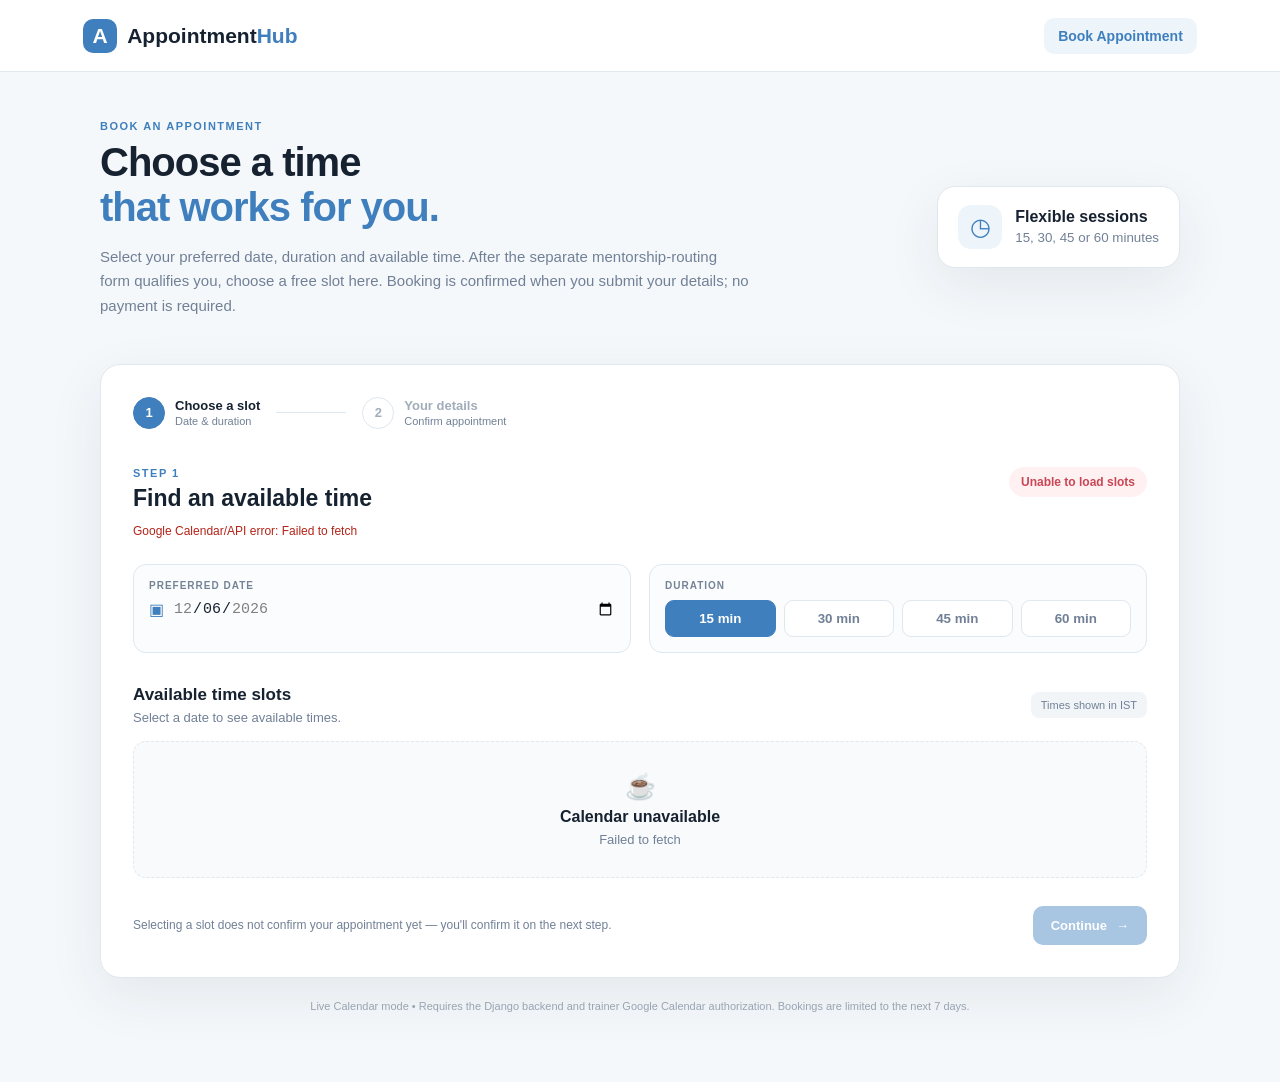
==== commit 0107a1b5: "Update AppointmentHub prototype with Django backend" ====
--- a/index.html
+++ b/index.html
@@ -1,671 +1,9 @@
-<!DOCTYPE html>
-<html lang="en">
-<head>
-  <meta charset="UTF-8">
-  <meta name="viewport" content="width=device-width, initial-scale=1.0">
-  <title>Marketing Tracker | Admin & Marketing Portal</title>
-  <link rel="stylesheet" href="style.css">
-  <script>
-    // Apply saved theme (or the system setting) before the page draws, so it doesn't flash
-    (function () {
-      var t = null;
-      try { t = localStorage.getItem('clean_marketing_theme'); } catch (e) {}
-      if (t !== 'light' && t !== 'dark') {
-        t = window.matchMedia && window.matchMedia('(prefers-color-scheme: dark)').matches ? 'dark' : 'light';
-      }
-      document.documentElement.setAttribute('data-theme', t);
-    })();
-  </script>
-</head>
-<body>
-
-  <!-- ===== Top Bar with Admin / Marketing Portal switch ===== -->
-  <div class="topbar">
-    <div class="topbar-inner">
-      <div class="brand"><span class="crumb-muted" id="crumbRoot">Admin</span> <span class="crumb-sep">/</span> <span id="topbarTitle">Dashboard</span></div>
-
-      <!-- Search across leads, members, forms and help requests (works on every tab) -->
-      <div class="global-search" id="globalSearchBox">
-        <span class="search-icon">🔍</span>
-        <input type="search" id="globalSearch" placeholder="Search leads, members, forms, help…" autocomplete="off">
-        <div class="global-results" id="globalResults"></div>
-      </div>
-
-      <!-- Marketing Portal only: which member is using the portal (no login in this prototype) -->
-      <div class="signed-in" id="signedInBox" style="display:none">
-        <label for="signedInAs">Signed in as</label>
-        <select id="signedInAs" class="filter-input"></select>
-      </div>
-
-      <button type="button" class="theme-toggle" id="themeToggle" title="Switch light / dark mode">
-        <span class="theme-icon" id="themeIcon">🌙</span><span id="themeLabel">Dark mode</span>
-      </button>
-      <span class="topbar-tag">Admin</span>
-    </div>
-  </div>
-
-  <!-- =========================================================
-       ADMIN VIEW — full control over team members and all leads
-       ========================================================= -->
-  <div class="container wide" id="adminView">
-   <div class="app-layout">
-
-    <!-- Left sidebar tabs -->
-    <aside class="sidebar">
-      <div class="sidebar-brand">
-        <div class="brand-logo">MT</div>
-        <div>
-          <div class="brand-name">Marketing Tracker</div>
-          <div class="brand-sub">Admin Panel</div>
-        </div>
-      </div>
-      <div class="sidebar-label">Main Menu</div>
-      <button type="button" class="nav-btn" data-tab="dashboard">
-        <span class="nav-icon">📊</span><span class="nav-text">Dashboard</span>
-      </button>
-      <button type="button" class="nav-btn" data-tab="summary">
-        <span class="nav-icon">🗓️</span><span class="nav-text">Summary</span>
-      </button>
-      <button type="button" class="nav-btn" data-tab="team">
-        <span class="nav-icon">🧑‍💼</span><span class="nav-text">Marketing Team</span>
-        <span class="nav-count" id="navCountTeam">0</span>
-      </button>
-      <button type="button" class="nav-btn" data-tab="leads">
-        <span class="nav-icon">👥</span><span class="nav-text">All Leads</span>
-        <span class="nav-count" id="navCountLeads">0</span>
-      </button>
-      <button type="button" class="nav-btn" data-tab="forms">
-        <span class="nav-icon">📝</span><span class="nav-text">Forms</span>
-        <span class="nav-count" id="navCountForms">0</span>
-      </button>
-      <button type="button" class="nav-btn" data-tab="help">
-        <span class="nav-icon">🛟</span><span class="nav-text">Help Requests</span>
-        <span class="nav-count alert" id="navCountHelp">0</span>
-      </button>
-      <div class="sidebar-footer">
-        <div class="brand-logo small">A</div>
-        <div>
-          <div class="brand-name">Admin</div>
-          <div class="brand-sub">Full access</div>
-        </div>
-      </div>
-    </aside>
-
-    <main class="main-panel">
-    <header class="header">
-      <div>
-        <h1 id="aPageTitle">Admin Dashboard</h1>
-        <p id="aPageSub">Manage your marketing team and monitor every lead across the funnel.</p>
-      </div>
-      <div class="header-actions">
-        <button type="button" class="btn btn-primary" id="btnAddMember" onclick="openMemberModal()">+ Add Member</button>
-        <button type="button" class="btn btn-primary" id="btnAddEntry" onclick="openEntryModal('admin')">+ Add Entry</button>
-      </div>
-    </header>
-
-    <!-- ===== Summary (day / week / month) ===== -->
-    <div data-panel="summary">
-      <div class="controls-bar summary-controls">
-        <div class="control-group wrap">
-          <select id="sPeriod" class="filter-input" title="Summary period">
-            <option value="day">Daily Summary</option>
-            <option value="week" selected>Weekly Summary</option>
-            <option value="month">Monthly Summary</option>
-            <option value="all">All Time</option>
-          </select>
-          <div class="period-nav">
-            <button type="button" class="btn btn-outline btn-sm" id="sPrev" title="Previous period">&larr;</button>
-            <input type="date" id="sDate" class="filter-input date-input" title="Pick any day inside the period">
-            <button type="button" class="btn btn-outline btn-sm" id="sNext" title="Next period">&rarr;</button>
-            <button type="button" class="btn btn-outline btn-sm" id="sToday">Today</button>
-          </div>
-        </div>
-        <div class="control-group wrap">
-          <input type="search" id="sSearch" class="search-input small" placeholder="Search member…" autocomplete="off">
-          <select id="sMember" class="filter-input" title="Team member"></select>
-          <button type="button" class="btn btn-outline btn-sm" onclick="exportSummaryCsv()">&#11015; Export</button>
-        </div>
-      </div>
-
-      <div class="summary-period">
-        <div>
-          <div class="summary-kicker" id="sKicker">Weekly Summary</div>
-          <h2 id="sLabel">This week</h2>
-        </div>
-        <div class="muted small" id="sCompare">Compared with the previous week</div>
-      </div>
-
-      <div class="summary-block">
-        <div class="summary-block-title">Lead Funnel <span class="section-hint">by the date the lead came in</span></div>
-        <div class="summary-grid" id="sFunnelCards"></div>
-      </div>
-
-      <div class="summary-block">
-        <div class="summary-block-title">Appointments <span class="section-hint">by the appointment date</span></div>
-        <div class="summary-grid" id="sApptCards"></div>
-      </div>
-
-      <div class="section-card">
-        <div class="section-title"><span>By Team Member</span><span class="section-hint" id="sTableHint"></span></div>
-        <div class="table-wrap">
-          <table class="simple-table">
-            <thead>
-              <tr>
-                <th>Member</th>
-                <th>Leads</th>
-                <th>Attended Quiz</th>
-                <th>Qualified</th>
-                <th>Not Qualified</th>
-                <th>Booked</th>
-                <th>Showed Up</th>
-                <th>No-show</th>
-                <th>Cancelled</th>
-                <th>Show-up Rate</th>
-              </tr>
-            </thead>
-            <tbody id="sTableBody"></tbody>
-          </table>
-        </div>
-      </div>
-    </div>
-
-    <div class="metrics-grid four" data-panel="dashboard">
-      <div class="metric-card team">
-        <div class="metric-label">Team Members</div>
-        <div class="metric-value" id="aCountMembers">0</div>
-        <div class="metric-sub" id="aSubMembers">0 active</div>
-      </div>
-      <div class="metric-card came">
-        <div class="metric-label">1. Leads</div>
-        <div class="metric-value" id="aCountCame">0</div>
-        <div class="metric-sub" id="aSubUnassigned">Clicked the link</div>
-      </div>
-      <div class="metric-card form">
-        <div class="metric-label">2. Attended The Quiz</div>
-        <div class="metric-value" id="aCountForm">0</div>
-        <div class="metric-sub" id="aSubFormPct">0% of leads</div>
-      </div>
-      <div class="metric-card quiz">
-        <div class="metric-label">3. Qualified &amp; Booked</div>
-        <div class="metric-value" id="aCountQuiz">0</div>
-        <div class="metric-sub" id="aSubQuizPct">0% of quiz takers</div>
-      </div>
-    </div>
-
-    <div class="controls-bar" id="aControls">
-      <input type="search" id="aSearch" class="search-input" placeholder="Search…" autocomplete="off">
-      <div class="control-group wrap">
-        <select id="aFilterMember" class="filter-input" title="Filter by Team Member"></select>
-        <select id="aFilterForm" class="filter-input" title="Filter by Form"></select>
-        <!-- Marketing Team tab only -->
-        <select id="tFilterStatus" class="filter-input team-only" title="Member status">
-          <option value="all">All Statuses</option>
-          <option value="active">Active</option>
-          <option value="inactive">Inactive</option>
-        </select>
-        <select id="tFilterTarget" class="filter-input team-only" title="Progress against this month's target">
-          <option value="all">All Target Progress</option>
-          <option value="met">Target Met</option>
-          <option value="ontrack">On Track</option>
-          <option value="behind">Behind Target</option>
-          <option value="none">No Target Set</option>
-        </select>
-        <select id="tSortBy" class="filter-input team-only" title="Sort members">
-          <option value="name">Sort: Name (A–Z)</option>
-          <option value="leads">Sort: Most Leads</option>
-          <option value="booked">Sort: Most Booked</option>
-          <option value="conversion">Sort: Best Conversion</option>
-          <option value="target">Sort: Target Progress</option>
-        </select>
-        <select id="aFilterAppt" class="filter-input" title="Appointment status">
-          <option value="all">All Appointments</option>
-          <option value="Scheduled">Scheduled</option>
-          <option value="Completed">Showed Up</option>
-          <option value="No-show">No-show</option>
-          <option value="Cancelled">Cancelled</option>
-          <option value="none">Not Booked</option>
-        </select>
-        <select id="aFilterView" class="filter-input" title="Breakdown View">
-          <option value="daily">Daily View</option>
-          <option value="weekly">Week-wise View</option>
-          <option value="monthly">Month-wise View</option>
-        </select>
-        <select id="aFilterDateRange" class="filter-input" title="Filter by Date Range">
-          <option value="all">All Time</option>
-          <option value="today">Today</option>
-          <option value="7days" selected>Last 7 Days</option>
-          <option value="30days">Last 30 Days</option>
-        </select>
-      </div>
-    </div>
-
-    <!-- Team management -->
-    <div class="section-card" data-panel="team">
-      <div class="section-title">
-        <span>Marketing Team</span>
-        <span class="section-hint" id="tTeamHint">Lead counts follow the date filter</span>
-      </div>
-      <div class="table-wrap">
-        <table class="simple-table">
-          <thead>
-            <tr>
-              <th>Member</th>
-              <th>Contact</th>
-              <th>Status</th>
-              <th>Leads</th>
-              <th>Quiz</th>
-              <th>Booked</th>
-              <th>Conversion</th>
-              <th>This Month / Target</th>
-              <th>Actions</th>
-            </tr>
-          </thead>
-          <tbody id="aTeamTableBody"></tbody>
-        </table>
-      </div>
-    </div>
-
-    <div class="section-card" data-panel="dashboard">
-      <div class="section-title"><span id="aBreakdownTitle">Daily Breakdown</span><span class="section-hint">Scroll inside the table for more</span></div>
-      <div class="table-wrap scroll-box">
-        <table class="simple-table">
-          <thead>
-            <tr>
-              <th>Time Period</th>
-              <th>Leads</th>
-              <th>Attended Quiz</th>
-              <th>Qualified &amp; Booked</th>
-              <th>Quiz Rate</th>
-              <th>Booking Rate</th>
-            </tr>
-          </thead>
-          <tbody id="aBreakdownTableBody"></tbody>
-        </table>
-      </div>
-    </div>
-
-    <div class="section-card" data-panel="leads">
-      <div class="section-title">
-        <span>All Leads <span class="section-hint" id="aLeadsCount"></span></span>
-        <button type="button" class="btn btn-outline btn-sm" onclick="exportLeadsCsv()">⬇ Export CSV</button>
-      </div>
-      <div class="table-wrap">
-        <table class="simple-table">
-          <thead>
-            <tr>
-              <th>Name / Lead Date</th>
-              <th>Current Stage</th>
-              <th>Assigned To</th>
-              <th>Appointment</th>
-              <th>Quick Actions</th>
-              <th class="col-delete">Delete</th>
-            </tr>
-          </thead>
-          <tbody id="aEntriesTableBody"></tbody>
-        </table>
-      </div>
-    </div>
-    <!-- ===== Forms (list + detail, built by app.js) ===== -->
-    <div data-panel="forms" id="formsPanel"></div>
-    <!-- ===== Help requests raised by members (built by app.js) ===== -->
-    <div data-panel="help" id="helpPanel"></div>
-    </main>
-   </div>
-  </div>
-
-  <!-- =========================================================
-       MARKETING PORTAL — one member's own view only
-       ========================================================= -->
-  <div class="container" id="portalView" style="display:none">
-
-    <div class="section-card empty-box" id="portalEmpty">
-      <span>🔒</span>
-      No marketing members exist yet.<br>
-      <small>Switch to <strong>Admin</strong> and click <strong>"+ Add Member"</strong> to create a portal account.</small>
-    </div>
-
-    <div id="portalBody">
-      <header class="header">
-        <div>
-          <h1 id="pWelcome">My Marketing Portal</h1>
-          <p>Your own leads and progress. Other members' details stay private.</p>
-        </div>
-        <div class="header-actions">
-          <button type="button" class="btn btn-primary" onclick="openEntryModal('portal')">+ Add Lead</button>
-        </div>
-      </header>
-
-      <div class="metrics-grid four">
-        <div class="metric-card came">
-          <div class="metric-label">My Leads</div>
-          <div class="metric-value" id="pCountCame">0</div>
-          <div class="metric-sub">Clicked your link</div>
-        </div>
-        <div class="metric-card form">
-          <div class="metric-label">My Quiz Attended</div>
-          <div class="metric-value" id="pCountForm">0</div>
-          <div class="metric-sub" id="pSubFormPct">0% of leads</div>
-        </div>
-        <div class="metric-card quiz">
-          <div class="metric-label">My Qualified &amp; Booked</div>
-          <div class="metric-value" id="pCountQuiz">0</div>
-          <div class="metric-sub" id="pSubQuizPct">0% of quiz takers</div>
-        </div>
-        <div class="metric-card team">
-          <div class="metric-label">Monthly Target</div>
-          <div class="metric-value" id="pTargetValue">0</div>
-          <div class="progress"><div class="progress-bar" id="pTargetBar"></div></div>
-          <div class="metric-sub" id="pTargetSub">No target set by admin</div>
-        </div>
-      </div>
-
-      <div class="controls-bar">
-        <span class="control-label">Filters:</span>
-        <div class="control-group wrap">
-          <select id="pFilterView" class="filter-input" title="Breakdown View">
-            <option value="daily">Daily View</option>
-            <option value="weekly">Week-wise View</option>
-            <option value="monthly">Month-wise View</option>
-          </select>
-          <select id="pFilterDateRange" class="filter-input" title="Filter by Date Range">
-            <option value="all">All Time</option>
-            <option value="today">Today</option>
-            <option value="7days" selected>Last 7 Days</option>
-            <option value="30days">Last 30 Days</option>
-          </select>
-        </div>
-      </div>
-
-      <div class="grid-2">
-        <!-- Anonymous comparison: no other member names or contact details -->
-        <div class="section-card">
-          <div class="section-title"><span>How I Compare</span><span class="section-hint">Anonymous team stats</span></div>
-          <div class="compare-grid">
-            <div class="compare-item">
-              <div class="compare-label">My Rank</div>
-              <div class="compare-value" id="pRank">–</div>
-              <div class="metric-sub" id="pRankSub">by bookings</div>
-            </div>
-            <div class="compare-item">
-              <div class="compare-label">My Conversion</div>
-              <div class="compare-value" id="pMyConv">0%</div>
-              <div class="metric-sub">lead → booked</div>
-            </div>
-            <div class="compare-item">
-              <div class="compare-label">Team Average</div>
-              <div class="compare-value" id="pTeamConv">0%</div>
-              <div class="metric-sub">lead → booked</div>
-            </div>
-          </div>
-        </div>
-
-        <div class="section-card">
-          <div class="section-title"><span>My Profile</span></div>
-          <div class="profile-list" id="pProfile"></div>
-        </div>
-      </div>
-
-      <div class="section-card">
-        <div class="section-title"><span id="pBreakdownTitle">Daily Breakdown</span></div>
-        <div class="table-wrap">
-          <table class="simple-table">
-            <thead>
-              <tr>
-                <th>Time Period</th>
-                <th>Leads</th>
-                <th>Attended Quiz</th>
-                <th>Qualified &amp; Booked</th>
-                <th>Quiz Rate</th>
-                <th>Booking Rate</th>
-              </tr>
-            </thead>
-            <tbody id="pBreakdownTableBody"></tbody>
-          </table>
-        </div>
-      </div>
-
-      <div class="section-card">
-        <div class="section-title">
-          <span>My Leads</span>
-          <input type="search" id="pSearch" class="search-input small" placeholder="Search my leads…" autocomplete="off">
-        </div>
-        <div class="table-wrap">
-          <table class="simple-table">
-            <thead>
-              <tr>
-                <th>Name / ID</th>
-                <th>Current Stage</th>
-                <th>Lead Date</th>
-                <th>Appointment</th>
-                <th>Quick Actions</th>
-              </tr>
-            </thead>
-            <tbody id="pEntriesTableBody"></tbody>
-          </table>
-        </div>
-      </div>
-
-      <!-- Help & Support: members raise problems here; they appear in Admin → Help Requests -->
-      <div class="section-card" id="pHelp">
-        <div class="section-title">
-          <span>Help &amp; Support</span>
-          <button type="button" class="btn btn-primary btn-sm" onclick="openHelpModal()">+ Raise a Problem</button>
-        </div>
-        <div id="pTickets"></div>
-      </div>
-    </div>
-  </div>
-
-  <!-- ===== Add Entry / Lead Modal ===== -->
-  <div class="modal-overlay" id="entryModal">
-    <div class="modal-box">
-      <div class="modal-header">
-        <h3 id="entryModalTitle">Record Person / Entry</h3>
-        <button type="button" class="close-btn" onclick="closeModal('entryModal')">&times;</button>
-      </div>
-      <form id="addEntryForm">
-        <div class="form-group">
-          <label for="entryName">Person Name (Optional)</label>
-          <input type="text" id="entryName" placeholder="e.g. John Doe (or leave blank)">
-        </div>
-        <div class="form-group">
-          <label for="entryForm">Form (Quiz Link Clicked)</label>
-          <select id="entryForm"></select>
-        </div>
-        <div class="form-row">
-          <div class="form-group">
-            <label for="entryContact">Contact Number</label>
-            <input type="tel" id="entryContact" placeholder="Phone number">
-          </div>
-          <div class="form-group">
-            <label for="entryEmail">Email Address</label>
-            <input type="email" id="entryEmail" placeholder="Email address">
-          </div>
-        </div>
-        <div class="form-group">
-          <label for="entryStage">Stage Status</label>
-          <select id="entryStage">
-            <option value="came">1. Lead (clicked the link)</option>
-            <option value="attended">2. Attended the Quiz</option>
-          </select>
-        </div>
-        <div class="form-group" id="entryAssignGroup">
-          <label for="entryAssign">Assign To Member</label>
-          <select id="entryAssign"></select>
-        </div>
-        <div class="form-group">
-          <label for="entryDate">Date</label>
-          <input type="date" id="entryDate">
-        </div>
-        <div class="modal-actions">
-          <button type="button" class="btn btn-outline" onclick="closeModal('entryModal')">Cancel</button>
-          <button type="submit" class="btn btn-primary">Save Entry</button>
-        </div>
-      </form>
-    </div>
-  </div>
-
-  <!-- ===== Add / Edit Member Modal (Admin only) ===== -->
-  <div class="modal-overlay" id="memberModal">
-    <div class="modal-box">
-      <div class="modal-header">
-        <h3 id="memberModalTitle">Add Marketing Member</h3>
-        <button type="button" class="close-btn" onclick="closeModal('memberModal')">&times;</button>
-      </div>
-      <form id="memberForm">
-        <div class="form-group">
-          <label for="memberName">Full Name *</label>
-          <input type="text" id="memberName" placeholder="e.g. Priya Sharma" required>
-        </div>
-        <div class="form-group">
-          <label for="memberEmail">Email</label>
-          <input type="email" id="memberEmail" placeholder="name@example.com">
-        </div>
-        <div class="form-group">
-          <label for="memberPhone">Phone</label>
-          <input type="tel" id="memberPhone" placeholder="e.g. 98765 43210">
-        </div>
-        <div class="form-group">
-          <label for="memberTarget">Monthly Lead Target</label>
-          <input type="number" id="memberTarget" min="0" step="1" placeholder="e.g. 50 (0 = no target)">
-        </div>
-        <p class="form-error" id="memberError"></p>
-        <div class="modal-actions">
-          <button type="button" class="btn btn-outline" onclick="closeModal('memberModal')">Cancel</button>
-          <button type="submit" class="btn btn-primary">Save Member</button>
-        </div>
-      </form>
-    </div>
-  </div>
-
-  <!-- ===== Lead Details Drawer (opens when a lead is clicked) ===== -->
-  <div class="drawer-overlay" id="leadDrawer">
-    <aside class="drawer" role="dialog" aria-labelledby="drawerName">
-      <div class="drawer-header">
-        <div>
-          <div class="drawer-kicker">Lead Details</div>
-          <h3 id="drawerName">Lead</h3>
-          <div id="drawerSub" class="muted"></div>
-        </div>
-        <button type="button" class="close-btn" onclick="closeLeadDrawer()">&times;</button>
-      </div>
-      <div class="drawer-body" id="drawerBody"></div>
-      <div class="drawer-footer" id="drawerFooter"></div>
-    </aside>
-  </div>
-
-  <!-- ===== Raise a Problem Modal (Marketing Portal only) ===== -->
-  <div class="modal-overlay" id="helpModal">
-    <div class="modal-box">
-      <div class="modal-header">
-        <h3>Raise a Problem</h3>
-        <button type="button" class="close-btn" onclick="closeModal('helpModal')">&times;</button>
-      </div>
-      <form id="helpForm">
-        <div class="form-row">
-          <div class="form-group">
-            <label for="helpCategory">Category</label>
-            <select id="helpCategory">
-              <option>Leads</option>
-              <option>Appointments</option>
-              <option>Forms &amp; Quiz</option>
-              <option>Targets</option>
-              <option>Login / Access</option>
-              <option>Other</option>
-            </select>
-          </div>
-          <div class="form-group">
-            <label for="helpPriority">Priority</label>
-            <select id="helpPriority">
-              <option>Low</option>
-              <option selected>Medium</option>
-              <option>High</option>
-            </select>
-          </div>
-        </div>
-        <div class="form-group">
-          <label for="helpSubject">Subject *</label>
-          <input type="text" id="helpSubject" placeholder="Short summary of the problem" required maxlength="120">
-        </div>
-        <div class="form-group">
-          <label for="helpDescription">Describe the problem *</label>
-          <textarea id="helpDescription" rows="4" placeholder="What happened? Which lead or form?" required></textarea>
-        </div>
-        <p class="form-error" id="helpError"></p>
-        <div class="modal-actions">
-          <button type="button" class="btn btn-outline" onclick="closeModal('helpModal')">Cancel</button>
-          <button type="submit" class="btn btn-primary">Submit</button>
-        </div>
-      </form>
-    </div>
-  </div>
-
-  <!-- ===== Confirmation Modal (used before deleting) ===== -->
-  <div class="modal-overlay" id="confirmModal">
-    <div class="modal-box confirm-box">
-      <div class="confirm-icon">!</div>
-      <h3 id="confirmTitle">Delete this lead?</h3>
-      <p id="confirmMessage" class="confirm-message"></p>
-      <div class="modal-actions center">
-        <button type="button" class="btn btn-outline" onclick="closeModal('confirmModal')">Cancel</button>
-        <button type="button" class="btn btn-danger-solid" id="confirmYesBtn">Yes, Delete</button>
-      </div>
-    </div>
-  </div>
-
-  <!-- ===== Appointment Modal ===== -->
-  <div class="modal-overlay" id="apptModal">
-    <div class="modal-box">
-      <div class="modal-header">
-        <h3 id="apptModalTitle">Book Appointment</h3>
-        <button type="button" class="close-btn" onclick="closeModal('apptModal')">&times;</button>
-      </div>
-      <p class="muted appt-lead-name" id="apptLeadName"></p>
-      <form id="apptForm">
-        <div class="form-row">
-          <div class="form-group">
-            <label for="apptDate">Date *</label>
-            <input type="date" id="apptDate" required>
-          </div>
-          <div class="form-group">
-            <label for="apptTime">Time *</label>
-            <input type="time" id="apptTime" required>
-          </div>
-        </div>
-        <div class="form-row">
-          <div class="form-group">
-            <label for="apptMode">Mode</label>
-            <select id="apptMode">
-              <option value="Online">Online</option>
-              <option value="In-person">In-person</option>
-              <option value="Phone">Phone</option>
-            </select>
-          </div>
-          <div class="form-group">
-            <label for="apptStatus">Status</label>
-            <select id="apptStatus">
-              <option value="Scheduled">Scheduled</option>
-              <option value="Completed">Showed up</option>
-              <option value="No-show">No-show</option>
-              <option value="Cancelled">Cancelled</option>
-            </select>
-          </div>
-        </div>
-        <div class="form-group">
-          <label for="apptNotes">Notes</label>
-          <input type="text" id="apptNotes" placeholder="e.g. Wants weekend batch">
-        </div>
-        <div class="modal-actions spread">
-          <button type="button" class="btn btn-danger" id="apptRemoveBtn" onclick="removeAppointment()">Remove Appointment</button>
-          <div class="modal-actions-right">
-            <button type="button" class="btn btn-outline" onclick="closeModal('apptModal')">Cancel</button>
-            <button type="submit" class="btn btn-primary">Save</button>
-          </div>
-        </div>
-      </form>
-    </div>
-  </div>
-
-  <script src="app.js"></script>
-</body>
-</html>
+<!doctype html><html lang="en"><head><meta charset="UTF-8"><meta name="viewport" content="width=device-width,initial-scale=1"><title>AppointmentHub | Book an Appointment</title><link rel="stylesheet" href="style.css"></head><body>
+<header class="navbar"><a class="brand" href="index.html"><span class="brand-mark">A</span><span>Appointment<span class="brand-accent">Hub</span></span></a><nav><a class="nav-link active" href="index.html">Book Appointment</a></nav></header>
+<main class="page"><section class="hero"><div><div class="eyebrow">BOOK AN APPOINTMENT</div><h1>Choose a time<br><span>that works for you.</span></h1><p class="hero-copy">Select your preferred date, duration and available time. After the separate mentorship-routing form qualifies you, choose a free slot here. Booking is confirmed when you submit your details; no payment is required.</p></div><div class="hero-card"><div class="hero-icon">◷</div><div><strong>Flexible sessions</strong><small>15, 30, 45 or 60 minutes</small></div></div></section>
+<section class="booking-card"><div class="progress"><div class="progress-step active"><span>1</span><div><b>Choose a slot</b><small>Date & duration</small></div></div><div class="progress-line"></div><div class="progress-step"><span>2</span><div><b>Your details</b><small>Confirm appointment</small></div></div></div>
+<div class="section-head"><div><div class="section-kicker">STEP 1</div><h2>Find an available time</h2></div><div id="liveStatus" class="live-status"></div></div><p id="calendarApiStatus" class="muted" role="status">Checking live Google Calendar connection…</p>
+<div class="selection-grid"><div class="field-card"><label for="date">PREFERRED DATE</label><div class="input-wrap"><span>▣</span><input id="date" type="date"></div></div><div class="field-card"><label>DURATION</label><div class="duration-group" id="durationGroup"></div></div></div>
+<div class="slots-head"><div><h3 id="slotTitle">Available time slots</h3><p id="slotSubtitle">Select a date to see available times.</p></div><span class="timezone">Times shown in IST</span></div><div id="slots" class="slot-grid"></div><div id="noSlots" class="empty-state hidden"><div>☕</div><b>No slots available</b><p></p></div>
+<div class="card-footer"><p class="privacy-note">Selecting a slot does not confirm your appointment yet — you'll confirm it on the next step.</p><button id="continueBtn" class="primary-btn" disabled>Continue <span>→</span></button></div></section><p class="prototype-note">Live Calendar mode • Requires the Django backend and trainer Google Calendar authorization. Bookings are limited to the next 7 days.</p></main>
+<script src="shared.js"></script><script src="booking.js"></script></body></html>
--- a/style.css
+++ b/style.css
@@ -1,1235 +1,49 @@
-/* Simple, User-Friendly Marketing Tracker Styles */
-:root {
-  --primary: #2563eb;
-  --primary-hover: #1d4ed8;
-  --primary-light: #eff6ff;
-  --text-main: #0f172a;
-  --text-muted: #64748b;
-  --border: #e2e8f0;
-  --bg-page: #f8fafc;
-  --bg-card: #ffffff;
-  --came-color: #0284c7;
-  --came-bg: #f0f9ff;
-  --form-color: #d97706;
-  --form-bg: #fffbeb;
-  --quiz-color: #16a34a;
-  --quiz-bg: #f0fdf4;
-  --radius: 10px;
-}
+*{box-sizing:border-box} :root{--ink:#172231;--muted:#718096;--primary:#3f7fbd;--primary2:#2e679e;--soft:#edf5fb;--line:#dfe7ef;--bg:#f5f8fb;--green:#198754;--greenbg:#eaf8f0;--red:#c94755;--redbg:#fff0f2;--shadow:0 18px 55px rgba(23,34,49,.08)}body{margin:0;background:var(--bg);color:var(--ink);font-family:Inter,Segoe UI,Arial,sans-serif}.navbar{height:72px;background:#fff;border-bottom:1px solid var(--line);padding:0 6.5%;display:flex;align-items:center;justify-content:space-between;position:sticky;top:0;z-index:10}.brand{display:flex;align-items:center;gap:10px;text-decoration:none;color:var(--ink);font-size:21px;font-weight:850}.brand-mark{display:grid;place-items:center;width:34px;height:34px;border-radius:10px;background:var(--primary);color:#fff}.brand-accent{color:var(--primary)}nav{display:flex;gap:6px}.nav-link{color:var(--muted);text-decoration:none;font-size:14px;font-weight:700;padding:10px 14px;border-radius:10px}.nav-link.active,.nav-link:hover{background:var(--soft);color:var(--primary)}.page{width:min(1080px,90%);margin:48px auto 70px}.narrow-page{max-width:800px}.hero,.trainer-hero{display:flex;align-items:center;justify-content:space-between;gap:30px;margin-bottom:30px}.eyebrow,.section-kicker{font-size:11px;letter-spacing:1.5px;font-weight:900;color:var(--primary)}h1{font-size:40px;line-height:1.12;margin:8px 0 13px;letter-spacing:-1px}h1 span{color:var(--primary)}h2{font-size:23px;margin:6px 0 0}h3{margin:0 0 5px;font-size:17px}.hero-copy{color:var(--muted);font-size:15px;line-height:1.65;max-width:650px}.compact{margin-top:5px}.hero-card{background:#fff;border:1px solid var(--line);border-radius:18px;padding:18px 20px;display:flex;align-items:center;gap:13px;box-shadow:var(--shadow);min-width:210px}.hero-icon{width:44px;height:44px;border-radius:13px;background:var(--soft);color:var(--primary);display:grid;place-items:center;font-size:24px}.hero-card strong,.hero-card small{display:block}.hero-card small{color:var(--muted);margin-top:4px}.booking-card,.panel{background:#fff;border:1px solid var(--line);border-radius:20px;box-shadow:var(--shadow);padding:32px}.progress{display:flex;align-items:center;max-width:620px;margin-bottom:38px}.progress-step{display:flex;align-items:center;gap:10px;color:#a2adba}.progress-step span{width:32px;height:32px;border-radius:50%;display:grid;place-items:center;border:1px solid var(--line);font-size:13px;font-weight:900}.progress-step.active,.progress-step.done{color:var(--ink)}.progress-step.active span{background:var(--primary);border-color:var(--primary);color:#fff}.progress-step.done span{background:var(--green);border-color:var(--green);color:#fff}.progress-step b,.progress-step small{display:block}.progress-step b{font-size:13px}.progress-step small{font-size:11px;color:var(--muted);margin-top:2px}.progress-line{height:1px;background:var(--line);width:70px;margin:0 16px}.active-line{background:#a8c8e4}.section-head,.slots-head,.panel-head{display:flex;justify-content:space-between;align-items:flex-start;gap:20px}.live-status{background:var(--greenbg);color:var(--green);padding:8px 12px;border-radius:30px;font-size:12px;font-weight:800}.live-status i{display:inline-block;width:7px;height:7px;background:var(--green);border-radius:50%;margin-right:5px}.selection-grid{display:grid;grid-template-columns:1fr 1fr;gap:18px;margin-top:26px}.field-card{background:#fbfcfd;border:1px solid var(--line);border-radius:13px;padding:15px}.field-card label{display:block;font-size:10px;letter-spacing:1px;font-weight:900;color:#758396;margin-bottom:9px}.field-card input,.field-card select{width:100%;border:0;background:transparent;outline:0;font-size:15px;color:var(--ink);padding:0}.input-wrap{display:flex;align-items:center;gap:9px}.input-wrap span{color:var(--primary)}.duration-group{display:flex;gap:8px}.duration{flex:1;padding:10px;border:1px solid var(--line);background:#fff;border-radius:9px;font-weight:800;color:var(--muted);cursor:pointer}.duration.active{background:var(--primary);color:#fff;border-color:var(--primary)}.slots-head{margin-top:32px;align-items:center}.slots-head p{margin:4px 0 0;color:var(--muted);font-size:13px}.timezone{font-size:11px;color:var(--muted);background:#f2f5f8;padding:7px 10px;border-radius:8px}.slot-grid{display:grid;grid-template-columns:repeat(4,1fr);gap:10px;margin-top:16px}.slot{padding:13px;border:1px solid var(--line);background:#fff;border-radius:10px;color:var(--ink);font-weight:800;cursor:pointer;transition:.15s}.slot:hover,.slot.selected{border-color:var(--primary);background:var(--soft);color:var(--primary);transform:translateY(-1px)}.empty-state{text-align:center;padding:30px;background:#f8fafc;border:1px dashed var(--line);border-radius:13px;color:var(--muted)}.empty-state div{font-size:25px;margin-bottom:7px}.empty-state b{color:var(--ink)}.empty-state p{margin:6px 0 0;font-size:13px}.card-footer,.form-actions{display:flex;align-items:center;justify-content:space-between;gap:20px;margin-top:28px}.privacy-note,.muted{color:var(--muted);font-size:12px}.primary-btn,.secondary-btn,.text-btn,.edit-btn{border-radius:10px;padding:12px 18px;font-weight:850;font-size:13px;cursor:pointer;text-decoration:none;display:inline-flex;align-items:center;gap:9px}.primary-btn{border:0;background:var(--primary);color:#fff;box-shadow:0 7px 18px rgba(63,127,189,.2)}.primary-btn:hover{background:var(--primary2)}.primary-btn:disabled{opacity:.45;cursor:not-allowed;box-shadow:none}.secondary-btn{border:1px solid var(--line);background:#fff;color:var(--ink)}.text-btn{border:0;background:transparent;color:var(--muted)}.edit-btn{border:1px solid var(--line);background:#fff;color:var(--ink);padding:8px 12px}.prototype-note{text-align:center;color:#98a4b2;font-size:11px;margin-top:22px}.page-title{font-size:32px}.appointment-summary{margin:24px 0;border:1px solid var(--line);border-radius:15px;overflow:hidden;background:#fbfcfd}.summary-top{display:flex;align-items:center;gap:13px;padding:18px;border-bottom:1px solid var(--line)}.summary-icon{width:40px;height:40px;display:grid;place-items:center;background:var(--soft);color:var(--primary);border-radius:11px;font-weight:900}.summary-top small,.summary-grid small{display:block;color:var(--muted);font-size:9px;letter-spacing:1px;font-weight:900}.summary-top strong{display:block;margin-top:3px}.summary-grid{display:grid;grid-template-columns:1fr 1fr}.summary-grid>div{padding:16px 18px;border-right:1px solid var(--line);border-bottom:1px solid var(--line)}.summary-grid>div:nth-child(2n){border-right:0}.summary-grid b{display:block;margin-top:5px;font-size:14px}.details-form{display:grid;grid-template-columns:1fr 1fr;gap:15px;margin-top:22px}.details-form .full{grid-column:1/-1}.details-form input,.details-form select{width:100%;border:0;background:transparent;outline:0;font-size:14px;color:var(--ink)}.success-icon{width:72px;height:72px;border-radius:50%;background:var(--greenbg);color:var(--green);display:grid;place-items:center;font-size:36px;font-weight:900;margin:10px auto 20px}.confirmation{text-align:center;padding:20px 10px}.confirmation .appointment-summary{text-align:left}.link-btn{margin-top:15px}.profile-chip{background:#fff;border:1px solid var(--line);padding:10px 14px;border-radius:14px;display:flex;align-items:center;gap:10px;box-shadow:var(--shadow)}.avatar{width:38px;height:38px;border-radius:50%;background:var(--soft);color:var(--primary);display:grid;place-items:center;font-weight:900}.profile-chip b,.profile-chip small{display:block}.profile-chip small{font-size:11px;color:var(--muted);margin-top:2px}.stats{display:grid;grid-template-columns:repeat(3,1fr);gap:15px;margin-bottom:20px}.stat-card{background:#fff;border:1px solid var(--line);border-radius:15px;padding:18px;display:flex;align-items:center;gap:13px}.stat-icon{width:40px;height:40px;border-radius:11px;display:grid;place-items:center;font-weight:900}.stat-icon.blue{background:var(--soft);color:var(--primary)}.stat-icon.green{background:var(--greenbg);color:var(--green)}.stat-icon.red{background:var(--redbg);color:var(--red)}.stat-card small,.stat-card strong{display:block}.stat-card small{font-size:9px;letter-spacing:1px;color:var(--muted);font-weight:900}.stat-card strong{font-size:22px;margin-top:3px}.panel{margin-bottom:20px}.panel-head{align-items:center}.schedule{margin-top:20px}.schedule-row{display:grid;grid-template-columns:1.2fr 1.8fr 1fr auto;align-items:center;gap:15px;padding:15px 4px;border-top:1px solid var(--line)}.day-block{display:flex;align-items:center;gap:9px}.day-dot{width:8px;height:8px;border-radius:50%}.day-dot.available{background:var(--green)}.day-dot.unavailable{background:#d5dbe2}.time-block{color:var(--muted);font-size:13px}.status{width:max-content;padding:6px 9px;border-radius:20px;font-size:10px;font-weight:900}.status.available{background:var(--greenbg);color:var(--green)}.status.unavailable{background:var(--redbg);color:var(--red)}.save-message{color:var(--green);background:var(--greenbg);padding:9px 12px;border-radius:9px;font-size:12px;font-weight:800}.hidden{display:none!important}@media(max-width:760px){.navbar{padding:0 4%}.nav-link{font-size:12px;padding:8px}.page{margin-top:30px}.hero,.trainer-hero{display:block}.hero-card,.profile-chip{margin-top:18px;width:max-content}.selection-grid,.details-form,.stats{grid-template-columns:1fr}.details-form .full{grid-column:auto}.slot-grid{grid-template-columns:repeat(2,1fr)}.schedule-row{grid-template-columns:1fr;gap:7px}.card-footer,.form-actions{align-items:stretch;flex-direction:column}.primary-btn,.secondary-btn{justify-content:center;width:100%}.progress-line{width:30px;margin:0 8px}h1{font-size:32px}}
+/* ---- additions: slot states, errors, status pill ---- */
+.slot small{display:block;font-size:10px;font-weight:700;margin-top:2px}
+.slot:disabled{cursor:not-allowed;transform:none}
+.slot.booked{background:#f2f5f8;color:#a2adba;border-style:dashed}
+.slot.unavailable{background:var(--redbg);color:var(--red);border-color:#f5ccd1}
+.slot.booked:hover,.slot.unavailable:hover{transform:none}
+.slot.booked:hover{border-color:var(--line);background:#f2f5f8;color:#a2adba}
+.slot.unavailable:hover{border-color:#f5ccd1;background:var(--redbg);color:var(--red)}
+.live-status.none{background:var(--redbg);color:var(--red)}
+.form-error{color:var(--red);background:var(--redbg);padding:10px 13px;border-radius:9px;font-size:13px;font-weight:700;margin:16px 0 0}
+.field-card input:disabled{opacity:.4}
+.field-card input:focus,.field-card select:focus{color:var(--primary)}
+.field-card:focus-within{border-color:var(--primary);box-shadow:0 0 0 3px rgba(63,127,189,.12)}
+.schedule-row{grid-template-columns:1.4fr 1.6fr 1fr auto}
 
-* {
-  box-sizing: border-box;
-  margin: 0;
-  padding: 0;
-}
+/* ---- request workflow ---- */
+.tabs{display:flex;gap:6px;margin-bottom:22px;border-bottom:1px solid var(--line)}
+.tab{border:0;background:none;padding:12px 16px;font-weight:800;font-size:14px;color:var(--muted);cursor:pointer;border-bottom:2px solid transparent;margin-bottom:-1px}
+.tab.active{color:var(--primary);border-color:var(--primary)}
+.filters{display:grid;grid-template-columns:2fr 1fr 1fr 1fr;gap:10px;margin-top:18px}
+.filters input,.filters select{padding:11px 12px;border:1px solid var(--line);border-radius:10px;font-size:13px;background:#fff;color:var(--ink)}
+.req-row{display:grid;grid-template-columns:1.6fr 1.3fr .9fr 1.3fr auto;gap:14px;align-items:center;padding:14px 4px;border-top:1px solid var(--line)}
+.req-row small{display:block;color:var(--muted);font-size:12px;margin-top:2px}
+.badge{width:max-content;padding:5px 10px;border-radius:20px;font-size:11px;font-weight:900}
+.badge.high{background:var(--greenbg);color:var(--green)}.badge.medium{background:#fff7e0;color:#a06a00}.badge.low{background:var(--redbg);color:var(--red)}.badge.none{background:#f2f5f8;color:var(--muted)}
+.status.pending{background:#fff7e0;color:#a06a00}.status.accepted{background:var(--soft);color:var(--primary)}
+.detail-grid{display:grid;grid-template-columns:repeat(3,1fr);gap:12px;margin:18px 0}
+.detail-grid div{background:#fbfcfd;border:1px solid var(--line);border-radius:12px;padding:13px}
+.detail-grid small{display:block;font-size:9px;letter-spacing:1px;font-weight:900;color:var(--muted)}
+.detail-grid b{display:block;margin-top:5px;font-size:14px;word-break:break-word}
+.warn{background:#fff7e0;color:#8a5a00;border-radius:10px;padding:11px 14px;font-size:13px;font-weight:700;margin-top:6px}
+.btn-row{display:flex;gap:10px;justify-content:flex-end;margin-top:18px}
+.danger-btn{border:1px solid #f0c3c9;background:var(--redbg);color:var(--red);border-radius:10px;padding:12px 18px;font-weight:850;font-size:13px;cursor:pointer}
+.tracker{list-style:none;margin:24px 0;padding:0}
+.tracker li{display:flex;gap:12px;align-items:center;padding:9px 0;color:#a2adba;font-weight:700;font-size:14px}
+.tracker li i{width:26px;height:26px;border-radius:50%;border:1px solid var(--line);display:grid;place-items:center;font-style:normal;font-size:12px}
+.tracker li.done{color:var(--ink)}.tracker li.done i{background:var(--green);border-color:var(--green);color:#fff}
+.tracker li.active{color:var(--primary)}.tracker li.active i{background:var(--primary);border-color:var(--primary);color:#fff}
+.notice{background:var(--soft);border:1px solid #cfe2f3;color:var(--primary2);border-radius:12px;padding:14px 16px;font-size:13px;margin:16px 0}
+.demo-tag{font-size:11px;color:#8a5a00;background:#fff7e0;border-radius:8px;padding:8px 10px;margin:14px 0 0;display:block}
+@media(max-width:760px){.filters,.detail-grid{grid-template-columns:1fr}.req-row{grid-template-columns:1fr;gap:6px}}
+.status.confirmed{background:var(--greenbg);color:var(--green)}
+.status.rejected{background:var(--redbg);color:var(--red)}
+.slot.requested{background:#fff7e0;color:#8a5a00;border-color:#efd48a}
+.slot.booked{background:#f3f4f6;color:#7b8794;border-color:#dfe3e8}
 
-body {
-  font-family: -apple-system, BlinkMacSystemFont, "Segoe UI", Roboto, Helvetica, Arial, sans-serif;
-  background: var(--bg-page);
-  color: var(--text-main);
-  line-height: 1.5;
-  padding: 30px 20px;
-}
-
-.container {
-  max-width: 1040px;
-  margin: 0 auto;
-}
-
-/* Header */
-.header {
-  display: flex;
-  justify-content: space-between;
-  align-items: center;
-  margin-bottom: 24px;
-  flex-wrap: wrap;
-  gap: 16px;
-}
-
-.header h1 {
-  font-size: 1.6rem;
-  font-weight: 700;
-  letter-spacing: -0.02em;
-}
-
-.header p {
-  color: var(--text-muted);
-  font-size: 0.92rem;
-  margin-top: 2px;
-}
-
-.header-actions {
-  display: flex;
-  gap: 10px;
-}
-
-/* Buttons */
-.btn {
-  display: inline-flex;
-  align-items: center;
-  justify-content: center;
-  gap: 6px;
-  padding: 9px 18px;
-  border-radius: 8px;
-  font-size: 0.9rem;
-  font-weight: 600;
-  cursor: pointer;
-  border: 1px solid transparent;
-  transition: all 0.15s ease;
-  text-decoration: none;
-}
-
-.btn-primary {
-  background: var(--primary);
-  color: #ffffff;
-}
-
-.btn-primary:hover {
-  background: var(--primary-hover);
-}
-
-.btn-outline {
-  background: #ffffff;
-  border-color: var(--border);
-  color: var(--text-main);
-}
-
-.btn-outline:hover {
-  background: #f1f5f9;
-}
-
-.btn-sm {
-  padding: 5px 10px;
-  font-size: 0.8rem;
-  border-radius: 6px;
-}
-
-.btn-danger {
-  color: #dc2626;
-  background: #fef2f2;
-  border-color: #fecaca;
-}
-
-.btn-danger:hover {
-  background: #fee2e2;
-}
-
-/* 3 Main Metric Cards */
-.metrics-grid {
-  display: grid;
-  grid-template-columns: repeat(3, 1fr);
-  gap: 16px;
-  margin-bottom: 24px;
-}
-
-.metric-card {
-  background: var(--bg-card);
-  border: 1px solid var(--border);
-  border-radius: var(--radius);
-  padding: 20px;
-  box-shadow: 0 1px 3px rgba(0,0,0,0.04);
-}
-
-.metric-card.came { border-top: 4px solid var(--came-color); }
-.metric-card.form { border-top: 4px solid var(--form-color); }
-.metric-card.quiz { border-top: 4px solid var(--quiz-color); }
-
-.metric-label {
-  font-size: 0.82rem;
-  font-weight: 700;
-  text-transform: uppercase;
-  color: var(--text-muted);
-  letter-spacing: 0.5px;
-}
-
-.metric-value {
-  font-size: 2.2rem;
-  font-weight: 800;
-  margin: 6px 0;
-  color: var(--text-main);
-}
-
-.metric-card.came .metric-value { color: var(--came-color); }
-.metric-card.form .metric-value { color: var(--form-color); }
-.metric-card.quiz .metric-value { color: var(--quiz-color); }
-
-.metric-sub {
-  font-size: 0.82rem;
-  color: var(--text-muted);
-}
-
-/* Controls / Filter Bar */
-.controls-bar {
-  background: var(--bg-card);
-  border: 1px solid var(--border);
-  border-radius: var(--radius);
-  padding: 14px 18px;
-  display: flex;
-  justify-content: space-between;
-  align-items: center;
-  flex-wrap: wrap;
-  gap: 14px;
-  margin-bottom: 24px;
-  box-shadow: 0 1px 3px rgba(0,0,0,0.03);
-}
-
-.control-group {
-  display: flex;
-  align-items: center;
-  gap: 10px;
-}
-
-.toggle-group {
-  display: flex;
-  background: var(--bg-page);
-  padding: 3px;
-  border-radius: 8px;
-  border: 1px solid var(--border);
-}
-
-.toggle-btn {
-  background: none;
-  border: none;
-  padding: 6px 16px;
-  border-radius: 6px;
-  font-size: 0.86rem;
-  font-weight: 600;
-  color: var(--text-muted);
-  cursor: pointer;
-}
-
-.toggle-btn.active {
-  background: #ffffff;
-  color: var(--primary);
-  box-shadow: 0 1px 2px rgba(0,0,0,0.06);
-}
-
-select.filter-input {
-  padding: 7px 12px;
-  border: 1px solid var(--border);
-  border-radius: 6px;
-  background: #ffffff;
-  font-size: 0.86rem;
-  color: var(--text-main);
-  outline: none;
-  cursor: pointer;
-}
-
-/* Section Card */
-.section-card {
-  background: var(--bg-card);
-  border: 1px solid var(--border);
-  border-radius: var(--radius);
-  padding: 22px;
-  margin-bottom: 24px;
-  box-shadow: 0 1px 3px rgba(0,0,0,0.04);
-}
-
-.section-title {
-  font-size: 1.05rem;
-  font-weight: 700;
-  margin-bottom: 14px;
-  display: flex;
-  justify-content: space-between;
-  align-items: center;
-}
-
-/* Simple Clean Table */
-table.simple-table {
-  width: 100%;
-  border-collapse: collapse;
-  text-align: left;
-  font-size: 0.9rem;
-}
-
-table.simple-table th {
-  padding: 10px 14px;
-  background: #f8fafc;
-  color: var(--text-muted);
-  font-size: 0.78rem;
-  font-weight: 700;
-  text-transform: uppercase;
-  letter-spacing: 0.5px;
-  border-bottom: 1px solid var(--border);
-}
-
-table.simple-table td {
-  padding: 12px 14px;
-  border-bottom: 1px solid var(--border);
-  vertical-align: middle;
-}
-
-table.simple-table tr:last-child td {
-  border-bottom: none;
-}
-
-/* Badges */
-.badge {
-  display: inline-block;
-  padding: 3px 9px;
-  border-radius: 12px;
-  font-size: 0.78rem;
-  font-weight: 700;
-}
-
-.badge.came { background: var(--came-bg); color: var(--came-color); }
-.badge.form { background: var(--form-bg); color: var(--form-color); }
-.badge.quiz { background: var(--quiz-bg); color: var(--quiz-color); }
-.badge.source { background: #f1f5f9; color: var(--text-muted); }
-
-/* Empty State */
-.empty-box {
-  text-align: center;
-  padding: 36px 20px;
-  color: var(--text-muted);
-}
-
-.empty-box span {
-  font-size: 2rem;
-  display: block;
-  margin-bottom: 8px;
-}
-
-/* Modal Popup */
-.modal-overlay {
-  position: fixed;
-  top: 0;
-  left: 0;
-  right: 0;
-  bottom: 0;
-  background: rgba(15, 23, 42, 0.4);
-  display: none;
-  align-items: center;
-  justify-content: center;
-  z-index: 100;
-  padding: 20px;
-}
-
-.modal-box {
-  background: #ffffff;
-  border-radius: 12px;
-  width: 100%;
-  max-width: 440px;
-  padding: 24px;
-  box-shadow: 0 10px 25px rgba(0,0,0,0.12);
-}
-
-.modal-header {
-  display: flex;
-  justify-content: space-between;
-  align-items: center;
-  margin-bottom: 16px;
-}
-
-.modal-header h3 {
-  font-size: 1.15rem;
-  font-weight: 700;
-}
-
-.close-btn {
-  background: none;
-  border: none;
-  font-size: 1.3rem;
-  color: var(--text-muted);
-  cursor: pointer;
-}
-
-.form-group {
-  margin-bottom: 14px;
-}
-
-.form-group label {
-  display: block;
-  font-size: 0.8rem;
-  font-weight: 700;
-  color: var(--text-muted);
-  margin-bottom: 5px;
-  text-transform: uppercase;
-}
-
-.form-group input, .form-group select {
-  width: 100%;
-  padding: 9px 12px;
-  border: 1px solid var(--border);
-  border-radius: 7px;
-  font-size: 0.92rem;
-  outline: none;
-}
-
-.form-group input:focus, .form-group select:focus {
-  border-color: var(--primary);
-}
-
-@media (max-width: 720px) {
-  .metrics-grid {
-    grid-template-columns: 1fr;
-  }
-  .controls-bar {
-    flex-direction: column;
-    align-items: stretch;
-  }
-}
-
-/* =========================================================
-   Admin / Marketing Portal additions
-   ========================================================= */
-:root {
-  --team-color: #7c3aed;
-  --team-bg: #f5f3ff;
-}
-
-body { padding: 0 0 30px; }
-.container { padding: 0 20px; }
-
-/* Top bar with view switch */
-.topbar {
-  position: sticky;
-  top: 0;
-  z-index: 50;
-  background: var(--bg-card);
-  border-bottom: 1px solid var(--border);
-  margin-bottom: 28px;
-  box-shadow: 0 1px 3px rgba(0,0,0,0.03);
-}
-.topbar-inner {
-  max-width: 1040px;
-  margin: 0 auto;
-  padding: 12px 20px;
-  display: flex;
-  align-items: center;
-  gap: 18px;
-  flex-wrap: wrap;
-}
-.brand { font-weight: 800; font-size: 1.05rem; letter-spacing: -0.01em; }
-
-.view-switch {
-  display: flex;
-  background: var(--bg-page);
-  border: 1px solid var(--border);
-  border-radius: 999px;
-  padding: 3px;
-  margin: 0 auto;
-}
-.switch-btn {
-  border: none;
-  background: none;
-  padding: 7px 20px;
-  border-radius: 999px;
-  font-size: 0.88rem;
-  font-weight: 700;
-  color: var(--text-muted);
-  cursor: pointer;
-  transition: all 0.15s ease;
-}
-.switch-btn.active { color: #fff; background: var(--primary); box-shadow: 0 1px 3px rgba(0,0,0,0.12); }
-body.mode-portal .switch-btn.active { background: var(--team-color); }
-
-.signed-in { align-items: center; gap: 8px; }
-.signed-in label { font-size: 0.78rem; font-weight: 700; color: var(--text-muted); text-transform: uppercase; }
-
-/* Metrics: 4-up variant */
-.metrics-grid.four { grid-template-columns: repeat(4, 1fr); }
-.metric-card.team { border-top: 4px solid var(--team-color); }
-.metric-card.team .metric-value { color: var(--team-color); }
-
-.control-label { font-size: 0.85rem; font-weight: 700; color: var(--text-muted); }
-.control-group.wrap { flex-wrap: wrap; }
-
-.section-hint { font-size: 0.78rem; font-weight: 500; color: var(--text-muted); }
-
-.table-wrap { overflow-x: auto; }
-
-.muted { color: var(--text-muted); }
-.small-note { font-size: 0.8rem; margin-top: 6px; }
-.done-label { color: var(--quiz-color); font-weight: 700; font-size: 0.8rem; }
-.action-row { display: flex; gap: 8px; align-items: center; flex-wrap: wrap; }
-.modal-actions { display: flex; justify-content: flex-end; gap: 10px; margin-top: 18px; }
-.form-error { color: #dc2626; font-size: 0.82rem; min-height: 1em; }
-
-/* Status pills */
-.pill { display: inline-block; padding: 2px 9px; border-radius: 999px; font-size: 0.74rem; font-weight: 700; }
-.pill.on { background: var(--quiz-bg); color: var(--quiz-color); }
-.pill.off { background: #f1f5f9; color: var(--text-muted); }
-.row-inactive td { opacity: 0.6; }
-
-/* Inline reassignment select */
-.inline-select {
-  padding: 5px 8px;
-  border: 1px solid var(--border);
-  border-radius: 6px;
-  font-size: 0.82rem;
-  background: #fff;
-  max-width: 170px;
-}
-.inline-select.unassigned { color: #b45309; border-color: #fcd34d; background: var(--form-bg); }
-
-/* Progress bars */
-.progress, .mini-progress { background: #ede9fe; border-radius: 999px; overflow: hidden; }
-.progress { height: 6px; margin: 4px 0 6px; }
-.progress-bar { height: 100%; width: 0; background: var(--team-color); transition: width 0.3s ease; }
-.mini-progress { height: 5px; width: 90px; margin-bottom: 3px; }
-.mini-progress > div { height: 100%; background: var(--team-color); }
-
-/* Portal: compare + profile */
-.grid-2 { display: grid; grid-template-columns: 1.4fr 1fr; gap: 16px; }
-.grid-2 .section-card { margin-bottom: 24px; }
-.compare-grid { display: grid; grid-template-columns: repeat(3, 1fr); gap: 12px; }
-.compare-item { background: var(--bg-page); border: 1px solid var(--border); border-radius: 8px; padding: 14px; }
-.compare-label { font-size: 0.74rem; font-weight: 700; text-transform: uppercase; color: var(--text-muted); letter-spacing: 0.4px; }
-.compare-value { font-size: 1.6rem; font-weight: 800; color: var(--team-color); margin: 4px 0 2px; }
-
-.profile-list > div {
-  display: flex;
-  justify-content: space-between;
-  gap: 12px;
-  padding: 7px 0;
-  border-bottom: 1px solid var(--border);
-  font-size: 0.88rem;
-}
-.profile-list > div span { color: var(--text-muted); }
-.profile-list > div strong { text-align: right; word-break: break-word; }
-
-body.mode-portal .btn-primary { background: var(--team-color); }
-body.mode-portal .btn-primary:hover { background: #6d28d9; }
-
-@media (max-width: 900px) {
-  .metrics-grid.four { grid-template-columns: repeat(2, 1fr); }
-  .grid-2 { grid-template-columns: 1fr; }
-}
-@media (max-width: 720px) {
-  .view-switch { margin: 0; }
-  .metrics-grid.four { grid-template-columns: 1fr; }
-  .compare-grid { grid-template-columns: 1fr; }
-}
-
-/* Top bar tag (portal switch removed for now) */
-.topbar-tag {
-  margin-left: auto;
-  padding: 4px 12px;
-  border-radius: 999px;
-  background: var(--primary-light);
-  color: var(--primary);
-  font-size: 0.78rem;
-  font-weight: 700;
-}
-
-/* =========================================================
-   Admin layout with left sidebar tabs
-   ========================================================= */
-.container.wide { max-width: 1280px; }
-.topbar-inner { max-width: 1280px; }
-
-.app-layout {
-  display: grid;
-  grid-template-columns: 220px minmax(0, 1fr);
-  gap: 24px;
-  align-items: start;
-}
-
-.sidebar {
-  position: sticky;
-  top: 76px;
-  background: var(--bg-card);
-  border: 1px solid var(--border);
-  border-radius: var(--radius);
-  padding: 12px;
-  display: flex;
-  flex-direction: column;
-  gap: 4px;
-  box-shadow: 0 1px 3px rgba(0,0,0,0.04);
-}
-.sidebar-label {
-  font-size: 0.72rem;
-  font-weight: 700;
-  text-transform: uppercase;
-  letter-spacing: 0.5px;
-  color: var(--text-muted);
-  padding: 4px 10px 8px;
-}
-.nav-btn {
-  display: flex;
-  align-items: center;
-  gap: 10px;
-  width: 100%;
-  border: none;
-  background: none;
-  padding: 10px 12px;
-  border-radius: 8px;
-  font-size: 0.9rem;
-  font-weight: 600;
-  color: var(--text-main);
-  cursor: pointer;
-  text-align: left;
-  transition: background 0.15s ease;
-}
-.nav-btn:hover { background: #f1f5f9; }
-.nav-btn.active { background: var(--primary-light); color: var(--primary); }
-.nav-icon { font-size: 1rem; width: 20px; text-align: center; }
-.nav-text { flex: 1; }
-.nav-count {
-  font-size: 0.74rem;
-  font-weight: 700;
-  padding: 1px 8px;
-  border-radius: 999px;
-  background: #f1f5f9;
-  color: var(--text-muted);
-}
-.nav-btn.active .nav-count { background: #dbeafe; color: var(--primary); }
-
-.main-panel { min-width: 0; }
-
-@media (max-width: 860px) {
-  .app-layout { grid-template-columns: 1fr; gap: 16px; }
-  .sidebar {
-    position: static;
-    flex-direction: row;
-    overflow-x: auto;
-    padding: 6px;
-  }
-  .sidebar-label { display: none; }
-  .nav-btn { width: auto; white-space: nowrap; }
-}
-
-/* Tables that scroll inside their card, with the header row kept visible */
-.table-wrap.scroll-box { max-height: 440px; overflow-y: auto; border: 1px solid var(--border); border-radius: 8px; }
-.table-wrap.scroll-box thead th { position: sticky; top: 0; z-index: 1; }
-
-/* Keep badges, action buttons and sidebar labels on one line */
-.badge, .pill, .btn-sm { white-space: nowrap; }
-#adminView .action-row { flex-wrap: nowrap; }
-.nav-text { white-space: nowrap; }
-.app-layout { grid-template-columns: 236px minmax(0, 1fr); }
-@media (max-width: 860px) { .app-layout { grid-template-columns: 1fr; } }
-
-/* Marketing Team table: tighter cells so all actions fit */
-[data-panel="team"] table.simple-table th,
-[data-panel="team"] table.simple-table td { padding: 10px 8px; }
-[data-panel="team"] .mini-progress { width: 70px; }
-[data-panel="team"] td:first-child strong { white-space: nowrap; }
-
-/* =========================================================
-   Full-height sidebar attached to the left edge
-   ========================================================= */
-:root { --sidebar-w: 248px; }
-
-body.mode-admin { padding-left: var(--sidebar-w); }
-
-.app-layout { display: block; }
-
-.sidebar {
-  position: fixed;
-  top: 0;
-  left: 0;
-  bottom: 0;
-  width: var(--sidebar-w);
-  z-index: 60;
-  border: none;
-  border-right: 1px solid var(--border);
-  border-radius: 0;
-  box-shadow: none;
-  padding: 18px 14px;
-  overflow-y: auto;
-}
-
-.sidebar-brand {
-  display: flex;
-  align-items: center;
-  gap: 10px;
-  padding: 2px 8px 18px;
-  margin-bottom: 14px;
-  border-bottom: 1px solid var(--border);
-}
-.brand-logo {
-  width: 38px;
-  height: 38px;
-  flex-shrink: 0;
-  border-radius: 10px;
-  background: var(--primary);
-  color: #fff;
-  display: grid;
-  place-items: center;
-  font-weight: 800;
-  font-size: 0.9rem;
-}
-.brand-logo.small { width: 32px; height: 32px; border-radius: 50%; font-size: 0.8rem; background: var(--team-color); }
-.brand-name { font-weight: 800; font-size: 0.95rem; line-height: 1.2; }
-.brand-sub { font-size: 0.7rem; font-weight: 600; text-transform: uppercase; letter-spacing: 0.5px; color: var(--text-muted); }
-
-.sidebar-footer {
-  margin-top: auto;
-  display: flex;
-  align-items: center;
-  gap: 10px;
-  padding: 14px 8px 2px;
-  border-top: 1px solid var(--border);
-}
-
-/* Top bar now sits to the right of the sidebar and shows where you are */
-.topbar-inner { max-width: none; padding: 14px 28px; }
-.brand { font-size: 1rem; }
-.crumb-muted, .crumb-sep { color: var(--text-muted); font-weight: 600; }
-.container.wide { max-width: 1280px; padding: 0 28px; }
-
-@media (max-width: 860px) {
-  body.mode-admin { padding-left: 0; }
-  .sidebar {
-    position: static;
-    width: auto;
-    flex-direction: row;
-    overflow-x: auto;
-    border: 1px solid var(--border);
-    border-radius: var(--radius);
-    padding: 6px;
-    margin-bottom: 16px;
-  }
-  .sidebar-brand, .sidebar-footer, .sidebar-label { display: none; }
-  .topbar-inner { padding: 12px 16px; }
-  .container.wide { padding: 0 16px; }
-}
-
-/* Page path already says Admin */
-.topbar-tag { display: none; }
-
-/* =========================================================
-   Appointments, separate Delete column, confirmation modal
-   ========================================================= */
-.nowrap { white-space: nowrap; }
-.col-delete { text-align: center; width: 70px; }
-
-.link-btn {
-  background: none;
-  border: none;
-  padding: 0;
-  color: var(--primary);
-  font-size: 0.8rem;
-  font-weight: 700;
-  cursor: pointer;
-}
-.link-btn:hover { text-decoration: underline; }
-
-.appt { font-size: 0.82rem; line-height: 1.45; min-width: 170px; }
-.appt-when { font-weight: 700; white-space: nowrap; }
-.appt-time { color: var(--text-muted); white-space: nowrap; }
-.appt-meta { display: flex; align-items: center; gap: 8px; margin-top: 3px; }
-.appt-notes { color: var(--text-muted); font-size: 0.76rem; font-style: italic; margin-top: 2px; }
-.badge.danger { background: #fef2f2; color: #dc2626; }
-
-.btn-danger-solid { background: #dc2626; color: #fff; }
-.btn-danger-solid:hover { background: #b91c1c; }
-
-.confirm-box { max-width: 400px; text-align: center; }
-.confirm-icon {
-  width: 46px;
-  height: 46px;
-  margin: 0 auto 12px;
-  border-radius: 50%;
-  background: #fef2f2;
-  color: #dc2626;
-  display: grid;
-  place-items: center;
-  font-size: 1.4rem;
-  font-weight: 800;
-}
-.confirm-box h3 { font-size: 1.15rem; font-weight: 700; }
-.confirm-message { color: var(--text-muted); font-size: 0.9rem; margin-top: 8px; }
-.confirm-message strong { color: var(--text-main); }
-
-.modal-actions.center { justify-content: center; }
-.modal-actions.spread { justify-content: space-between; align-items: center; }
-.modal-actions-right { display: flex; gap: 10px; }
-.form-row { display: grid; grid-template-columns: 1fr 1fr; gap: 12px; }
-.appt-lead-name { font-size: 0.86rem; margin: -8px 0 14px; }
-
-/* =========================================================
-   Clickable lead rows + Lead Details drawer
-   ========================================================= */
-[data-panel="leads"] table.simple-table th,
-[data-panel="leads"] table.simple-table td { padding: 10px 8px; }
-
-.lead-row { cursor: pointer; transition: background 0.12s ease; }
-.lead-row:hover td { background: #f8fafc; }
-.lead-name {
-  background: none;
-  border: none;
-  padding: 0;
-  font: inherit;
-  font-weight: 700;
-  color: var(--text-main);
-  cursor: pointer;
-  text-align: left;
-}
-.lead-name:hover { color: var(--primary); text-decoration: underline; }
-.lead-date { font-size: 0.76rem; color: var(--text-muted); white-space: nowrap; margin-top: 2px; }
-
-.drawer-overlay {
-  position: fixed;
-  inset: 0;
-  background: rgba(15, 23, 42, 0.35);
-  z-index: 120;
-  opacity: 0;
-  pointer-events: none;
-  transition: opacity 0.2s ease;
-}
-.drawer-overlay.open { opacity: 1; pointer-events: auto; }
-.drawer {
-  position: absolute;
-  top: 0;
-  right: 0;
-  bottom: 0;
-  width: min(460px, 100%);
-  background: var(--bg-card);
-  box-shadow: -8px 0 30px rgba(0,0,0,0.12);
-  display: flex;
-  flex-direction: column;
-  transform: translateX(100%);
-  transition: transform 0.22s ease;
-}
-.drawer-overlay.open .drawer { transform: translateX(0); }
-.drawer-header {
-  display: flex;
-  justify-content: space-between;
-  align-items: flex-start;
-  gap: 12px;
-  padding: 20px 22px 16px;
-  border-bottom: 1px solid var(--border);
-}
-.drawer-kicker { font-size: 0.72rem; font-weight: 700; text-transform: uppercase; letter-spacing: 0.5px; color: var(--primary); }
-.drawer-header h3 { font-size: 1.3rem; font-weight: 800; margin-top: 2px; }
-.drawer-header .muted { font-size: 0.82rem; }
-.drawer-body { flex: 1; overflow-y: auto; padding: 6px 22px 20px; }
-.drawer-footer {
-  display: flex;
-  justify-content: space-between;
-  gap: 10px;
-  padding: 14px 22px;
-  border-top: 1px solid var(--border);
-}
-
-.drawer-section { padding: 16px 0; border-bottom: 1px solid var(--border); }
-.drawer-section:last-child { border-bottom: none; }
-.drawer-section h4 {
-  font-size: 0.78rem;
-  font-weight: 700;
-  text-transform: uppercase;
-  letter-spacing: 0.5px;
-  color: var(--text-muted);
-  margin-bottom: 10px;
-}
-.detail-row {
-  display: flex;
-  justify-content: space-between;
-  gap: 14px;
-  padding: 6px 0;
-  font-size: 0.88rem;
-}
-.detail-row span { color: var(--text-muted); }
-.detail-row strong { text-align: right; word-break: break-word; }
-.placeholder-box {
-  border: 1px dashed var(--border);
-  border-radius: 8px;
-  padding: 14px;
-  font-size: 0.85rem;
-  color: var(--text-muted);
-  background: var(--bg-page);
-}
-
-.steps { display: flex; align-items: center; gap: 6px; }
-.step { display: flex; align-items: center; gap: 6px; font-size: 0.78rem; font-weight: 600; color: var(--text-muted); white-space: nowrap; }
-.step.done { color: var(--quiz-color); }
-.step-dot {
-  width: 22px; height: 22px; border-radius: 50%;
-  display: grid; place-items: center;
-  font-size: 0.72rem; font-weight: 800;
-  background: #f1f5f9; color: var(--text-muted);
-}
-.step.done .step-dot { background: var(--quiz-bg); color: var(--quiz-color); }
-.step-line { flex: 1; height: 2px; background: var(--border); min-width: 8px; }
-
-/* =========================================================
-   Form responses + quiz answers
-   ========================================================= */
-.small { font-size: 0.78rem; }
-.demo-tag {
-  margin-left: 6px;
-  padding: 1px 7px;
-  border-radius: 999px;
-  background: var(--form-bg);
-  color: var(--form-color);
-  font-size: 0.66rem;
-  letter-spacing: 0.3px;
-}
-.quiz-score { display: flex; align-items: center; gap: 12px; margin-bottom: 12px; font-size: 0.88rem; }
-.quiz-score-num {
-  font-size: 1.4rem;
-  font-weight: 800;
-  padding: 6px 12px;
-  border-radius: 10px;
-}
-.quiz-score-num.good { background: var(--quiz-bg); color: var(--quiz-color); }
-.quiz-score-num.mid  { background: var(--form-bg); color: var(--form-color); }
-.quiz-score-num.low  { background: #fef2f2; color: #dc2626; }
-.quiz-list { padding-left: 20px; display: flex; flex-direction: column; gap: 10px; }
-.quiz-list li { font-size: 0.86rem; }
-.quiz-q { font-weight: 600; }
-.quiz-a { margin-top: 2px; font-weight: 700; }
-.quiz-list li.ok .quiz-a { color: var(--quiz-color); }
-.quiz-list li.bad .quiz-a { color: #dc2626; }
-.quiz-correct { font-size: 0.8rem; color: var(--text-muted); }
-[data-panel="responses"] table.simple-table td,
-[data-panel="responses"] table.simple-table th { padding: 10px 8px; }
-
-/* Submitted form shown like the real form */
-.form-view { border: 1px solid var(--border); border-radius: 10px; overflow: hidden; }
-.form-view-head {
-  display: flex;
-  justify-content: space-between;
-  align-items: center;
-  gap: 10px;
-  padding: 12px 14px;
-  border-bottom: 1px solid var(--border);
-  font-weight: 700;
-  font-size: 0.92rem;
-}
-.form-view-body { padding: 4px 14px 14px; }
-.form-view-field { margin-top: 12px; }
-.form-view-label { font-weight: 700; font-size: 0.88rem; margin-bottom: 6px; }
-.form-view-label .req { color: #dc2626; }
-.form-view-answer {
-  background: #f3f4f6;
-  border: 1px solid var(--border);
-  border-radius: 8px;
-  padding: 10px 12px;
-  font-size: 0.9rem;
-  color: var(--text-main);
-  word-break: break-word;
-}
-.form-view-answer.empty { color: var(--text-muted); font-style: italic; }
-
-/* Target progress label in the team table */
-.target-state { font-weight: 700; margin-left: 4px; }
-.target-state.met { color: var(--quiz-color); }
-.target-state.ontrack { color: var(--came-color); }
-.target-state.behind { color: #dc2626; }
-
-/* =========================================================
-   Light / dark mode switch
-   ========================================================= */
-.theme-toggle {
-  margin-left: auto;
-  display: inline-flex;
-  align-items: center;
-  gap: 8px;
-  padding: 7px 14px;
-  border-radius: 999px;
-  border: 1px solid var(--border);
-  background: var(--bg-card);
-  color: var(--text-main);
-  font-size: 0.85rem;
-  font-weight: 600;
-  cursor: pointer;
-  transition: background 0.15s ease, border-color 0.15s ease;
-}
-.theme-toggle:hover { background: var(--hover-bg); }
-.theme-icon { font-size: 1rem; line-height: 1; }
-
-:root {
-  --hover-bg: #f1f5f9;
-  --subtle-bg: #f1f5f9;
-  --input-bg: #ffffff;
-  --head-bg: #f8fafc;
-  --danger-bg: #fef2f2;
-  --danger-border: #fecaca;
-  --danger-text: #dc2626;
-  --track-bg: #ede9fe;
-  color-scheme: light;
-}
-
-body, .topbar, .sidebar, .section-card, .metric-card, .controls-bar, .drawer, .modal-box {
-  transition: background-color 0.2s ease, border-color 0.2s ease, color 0.2s ease;
-}
-
-/* ---------- Dark palette ---------- */
-[data-theme="dark"] {
-  color-scheme: dark;
-  --primary: #3b82f6;
-  --primary-hover: #2563eb;
-  --primary-light: #172554;
-  --text-main: #e2e8f0;
-  --text-muted: #94a3b8;
-  --border: #243145;
-  --bg-page: #0b1120;
-  --bg-card: #111827;
-  --came-color: #38bdf8;
-  --came-bg: rgba(56, 189, 248, 0.14);
-  --form-color: #fbbf24;
-  --form-bg: rgba(251, 191, 36, 0.14);
-  --quiz-color: #4ade80;
-  --quiz-bg: rgba(74, 222, 128, 0.14);
-  --team-color: #a78bfa;
-  --team-bg: rgba(167, 139, 250, 0.14);
-  --hover-bg: #1e293b;
-  --subtle-bg: #1e293b;
-  --input-bg: #0f172a;
-  --head-bg: #0f172a;
-  --danger-bg: rgba(248, 113, 113, 0.12);
-  --danger-border: rgba(248, 113, 113, 0.35);
-  --danger-text: #f87171;
-  --track-bg: #2e2a4a;
-}
-
-/* Surfaces and controls that used fixed light colours */
-[data-theme="dark"] .btn-outline,
-[data-theme="dark"] select.filter-input,
-[data-theme="dark"] .inline-select,
-[data-theme="dark"] .modal-box,
-[data-theme="dark"] .toggle-btn.active,
-[data-theme="dark"] .form-group input,
-[data-theme="dark"] .form-group select {
-  background: var(--input-bg);
-  color: var(--text-main);
-  border-color: var(--border);
-}
-[data-theme="dark"] .modal-box { background: var(--bg-card); }
-[data-theme="dark"] .btn-outline:hover,
-[data-theme="dark"] .nav-btn:hover,
-[data-theme="dark"] .lead-row:hover td { background: var(--hover-bg); }
-
-[data-theme="dark"] table.simple-table th { background: var(--head-bg); }
-[data-theme="dark"] .badge.source,
-[data-theme="dark"] .pill.off,
-[data-theme="dark"] .nav-count,
-[data-theme="dark"] .step-dot { background: var(--subtle-bg); }
-[data-theme="dark"] .nav-btn.active .nav-count { background: #1e3a8a; color: #bfdbfe; }
-
-[data-theme="dark"] .btn-danger,
-[data-theme="dark"] .badge.danger,
-[data-theme="dark"] .confirm-icon,
-[data-theme="dark"] .quiz-score-num.low {
-  background: var(--danger-bg);
-  color: var(--danger-text);
-  border-color: var(--danger-border);
-}
-[data-theme="dark"] .btn-danger:hover { background: rgba(248, 113, 113, 0.2); }
-[data-theme="dark"] .target-state.behind,
-[data-theme="dark"] .quiz-list li.bad .quiz-a,
-[data-theme="dark"] .form-error,
-[data-theme="dark"] .form-view-label .req { color: var(--danger-text); }
-
-[data-theme="dark"] .inline-select.unassigned { color: var(--form-color); border-color: rgba(251, 191, 36, 0.45); background: var(--form-bg); }
-[data-theme="dark"] .progress,
-[data-theme="dark"] .mini-progress { background: var(--track-bg); }
-[data-theme="dark"] .form-view-answer { background: var(--input-bg); }
-[data-theme="dark"] .placeholder-box { background: var(--input-bg); }
-[data-theme="dark"] .compare-item { background: var(--input-bg); }
-
-[data-theme="dark"] .metric-card,
-[data-theme="dark"] .section-card,
-[data-theme="dark"] .controls-bar,
-[data-theme="dark"] .topbar { box-shadow: none; }
-[data-theme="dark"] .drawer { box-shadow: -8px 0 30px rgba(0, 0, 0, 0.5); }
-[data-theme="dark"] .modal-overlay,
-[data-theme="dark"] .drawer-overlay { background: rgba(2, 6, 23, 0.65); }
-
-/* "Not qualified" label */
-.fail-label { color: var(--danger-text, #dc2626); font-weight: 700; font-size: 0.8rem; white-space: nowrap; }
-.quiz-score .badge { margin-left: 6px; vertical-align: middle; }
-
-/* =========================================================
-   Summary tab
-   ========================================================= */
-.summary-controls { justify-content: space-between; }
-.period-nav { display: flex; align-items: center; gap: 6px; }
-.period-nav .btn-sm { padding: 7px 11px; }
-.date-input { padding: 6px 10px; border: 1px solid var(--border); border-radius: 6px; background: var(--input-bg, #fff); color: var(--text-main); font: inherit; font-size: 0.86rem; }
-
-.summary-period {
-  display: flex;
-  justify-content: space-between;
-  align-items: flex-end;
-  gap: 12px;
-  flex-wrap: wrap;
-  margin: 4px 2px 18px;
-}
-.summary-kicker { font-size: 0.74rem; font-weight: 700; text-transform: uppercase; letter-spacing: 0.5px; color: var(--primary); }
-.summary-period h2 { font-size: 1.35rem; font-weight: 800; letter-spacing: -0.01em; }
-
-.summary-block { margin-bottom: 22px; }
-.summary-block-title { font-size: 0.95rem; font-weight: 700; margin: 0 2px 10px; }
-.summary-block-title .section-hint { margin-left: 6px; }
-.summary-grid { display: grid; grid-template-columns: repeat(5, minmax(0, 1fr)); gap: 14px; }
-.summary-grid .metric-card { padding: 16px; }
-.summary-grid .metric-value { font-size: 1.9rem; margin: 4px 0; }
-
-.metric-card.danger { border-top: 4px solid var(--danger-text, #dc2626); }
-.metric-card.danger .metric-value { color: var(--danger-text, #dc2626); }
-.metric-card.muted-card { border-top: 4px solid var(--text-muted); }
-.metric-card.muted-card .metric-value { color: var(--text-muted); }
-
-.delta { font-weight: 700; white-space: nowrap; }
-.delta.good { color: var(--quiz-color); }
-.delta.bad { color: var(--danger-text, #dc2626); }
-.delta.flat { color: var(--text-muted); font-weight: 600; }
-
-@media (max-width: 1100px) { .summary-grid { grid-template-columns: repeat(3, minmax(0, 1fr)); } }
-@media (max-width: 720px)  { .summary-grid { grid-template-columns: repeat(2, minmax(0, 1fr)); } }
-
-#sTableBody td:first-child strong { white-space: nowrap; }
-[data-panel="summary"] table.simple-table th, [data-panel="summary"] table.simple-table td { padding: 10px 8px; }
-
-.badge.neutral { background: var(--subtle-bg, #f1f5f9); color: var(--text-muted); }
-
-/* =========================================================
-   Forms tab
-   ========================================================= */
-.summary-grid.four-up { grid-template-columns: repeat(4, minmax(0, 1fr)); margin-bottom: 22px; }
-[data-panel="forms"] .summary-grid { margin-bottom: 14px; }
-[data-panel="forms"] .summary-grid + .section-card { margin-top: 10px; }
-[data-panel="forms"] table.simple-table th,
-[data-panel="forms"] table.simple-table td { padding: 10px 8px; }
-
-.form-name-small { font-size: 0.72rem; color: var(--text-muted); margin-top: 4px; white-space: nowrap; }
-
-.form-detail-head { margin-bottom: 18px; }
-.back-link { font-size: 0.86rem; margin-bottom: 10px; }
-.form-detail-title { display: flex; justify-content: space-between; align-items: flex-start; gap: 14px; flex-wrap: wrap; }
-.form-detail-title h2 { font-size: 1.35rem; font-weight: 800; display: flex; align-items: center; gap: 10px; flex-wrap: wrap; }
-.form-detail-title p { font-size: 0.88rem; margin-top: 4px; }
-
-.q-grid { display: grid; grid-template-columns: repeat(2, minmax(0, 1fr)); gap: 14px; }
-.q-card { border: 1px solid var(--border); border-radius: 10px; padding: 14px; background: var(--bg-card); }
-.q-head { display: flex; justify-content: space-between; align-items: flex-start; gap: 10px; font-weight: 600; font-size: 0.9rem; margin-bottom: 10px; }
-.q-num { display: inline-block; font-size: 0.72rem; font-weight: 800; color: var(--primary); background: var(--primary-light); border-radius: 6px; padding: 1px 6px; margin-right: 4px; }
-.opt-row { display: grid; grid-template-columns: minmax(0, 1.3fr) minmax(0, 1fr) 28px; align-items: center; gap: 10px; padding: 4px 0; font-size: 0.84rem; }
-.opt-label { color: var(--text-muted); overflow: hidden; text-overflow: ellipsis; white-space: nowrap; }
-.opt-row.correct .opt-label { color: var(--quiz-color); font-weight: 700; }
-.opt-bar { height: 8px; background: var(--subtle-bg, #f1f5f9); border-radius: 999px; overflow: hidden; }
-.opt-bar > div { height: 100%; background: var(--text-muted); opacity: 0.45; border-radius: 999px; }
-.opt-row.correct .opt-bar > div { background: var(--quiz-color); opacity: 1; }
-.opt-count { text-align: right; font-weight: 700; font-size: 0.8rem; }
-.q-note { margin-top: 8px; font-size: 0.78rem; color: var(--text-muted); }
-
-@media (max-width: 1000px) { .q-grid { grid-template-columns: 1fr; } .summary-grid.four-up { grid-template-columns: repeat(2, minmax(0, 1fr)); } }
-
-.table-wrap.scroll-box.tall { max-height: 560px; }
-[data-panel="forms"] .lead-name { white-space: nowrap; }
-
-/* =========================================================
-   Search, period picker, help requests
-   ========================================================= */
-/* Top-bar search */
-.global-search { position: relative; flex: 1; max-width: 460px; margin-left: 24px; }
-.global-search .search-icon { position: absolute; left: 12px; top: 50%; transform: translateY(-50%); font-size: 0.85rem; opacity: 0.6; pointer-events: none; }
-.global-search input {
-  width: 100%;
-  padding: 9px 12px 9px 34px;
-  border: 1px solid var(--border);
-  border-radius: 999px;
-  background: var(--input-bg, #fff);
-  color: var(--text-main);
-  font: inherit;
-  font-size: 0.88rem;
-  outline: none;
-}
-.global-search input:focus { border-color: var(--primary); }
-.global-results {
-  display: none;
-  position: absolute;
-  top: calc(100% + 6px);
-  left: 0;
-  right: 0;
-  max-height: 420px;
-  overflow-y: auto;
-  background: var(--bg-card);
-  border: 1px solid var(--border);
-  border-radius: 12px;
-  box-shadow: 0 12px 30px rgba(0,0,0,0.14);
-  padding: 6px;
-  z-index: 90;
-}
-.global-results.open { display: block; }
-.gr-title { font-size: 0.68rem; font-weight: 700; text-transform: uppercase; letter-spacing: 0.5px; color: var(--text-muted); padding: 8px 10px 4px; }
-.gr-item {
-  display: flex; flex-direction: column; align-items: flex-start; gap: 1px;
-  width: 100%; border: none; background: none; text-align: left;
-  padding: 7px 10px; border-radius: 8px; cursor: pointer; color: var(--text-main); font: inherit;
-}
-.gr-item span { font-weight: 600; font-size: 0.88rem; }
-.gr-item small { color: var(--text-muted); font-size: 0.76rem; }
-.gr-item:hover { background: var(--hover-bg, #f1f5f9); }
-.gr-empty { padding: 12px; color: var(--text-muted); font-size: 0.85rem; }
-
-/* Search box in filter bars */
-.search-input {
-  flex: 1;
-  min-width: 200px;
-  max-width: 340px;
-  padding: 7px 12px;
-  border: 1px solid var(--border);
-  border-radius: 6px;
-  background: var(--input-bg, #fff);
-  color: var(--text-main);
-  font: inherit;
-  font-size: 0.86rem;
-  outline: none;
-}
-.search-input:focus { border-color: var(--primary); }
-.search-input.small { min-width: 160px; max-width: 220px; flex: 0 1 auto; }
-#aControls { justify-content: flex-start; }
-#aControls .control-group { margin-left: auto; }
-
-/* Forms period picker */
-.period-picker { display: flex; align-items: center; gap: 10px; flex-wrap: wrap; margin-bottom: 16px; }
-.seg { display: inline-flex; background: var(--bg-card); border: 1px solid var(--border); border-radius: 999px; padding: 3px; }
-.seg-btn { border: none; background: none; padding: 6px 16px; border-radius: 999px; font: inherit; font-size: 0.85rem; font-weight: 600; color: var(--text-muted); cursor: pointer; }
-.seg-btn.active { background: var(--primary); color: #fff; }
-.row-current td { background: var(--primary-light); }
-
-/* Help requests */
-.nav-count.alert { background: #fee2e2; color: #dc2626; }
-.nav-count.alert.zero { background: var(--subtle-bg, #f1f5f9); color: var(--text-muted); }
-[data-theme="dark"] .nav-count.alert { background: var(--danger-bg); color: var(--danger-text); }
-.info-banner {
-  background: var(--primary-light);
-  border: 1px solid var(--border);
-  border-radius: 10px;
-  padding: 12px 14px;
-  font-size: 0.86rem;
-  margin-bottom: 16px;
-}
-.info-banner code { background: var(--bg-card); padding: 1px 6px; border-radius: 4px; font-size: 0.82rem; }
-[data-panel="help"] table.simple-table th, [data-panel="help"] table.simple-table td { padding: 10px 8px; }
-.ticket-desc {
-  background: var(--input-bg, #f8fafc);
-  border: 1px solid var(--border);
-  border-radius: 8px;
-  padding: 10px 12px;
-  font-size: 0.88rem;
-  white-space: pre-wrap;
-  word-break: break-word;
-}
-.convo { display: flex; flex-direction: column; gap: 8px; margin-top: 10px; }
-.msg { max-width: 88%; padding: 8px 12px; border-radius: 10px; font-size: 0.86rem; border: 1px solid var(--border); }
-.msg.admin { background: var(--primary-light); align-self: flex-start; }
-.msg.member { background: var(--subtle-bg, #f1f5f9); align-self: flex-end; }
-.msg-meta { font-size: 0.72rem; color: var(--text-muted); font-weight: 600; margin-bottom: 2px; }
-.msg-text { white-space: pre-wrap; word-break: break-word; }
-.drawer-footer:has(.ticket-actions) { display: block; }
-.ticket-actions { display: flex; flex-direction: column; gap: 8px; width: 100%; }
-.ticket-actions textarea, .form-group textarea {
-  width: 100%;
-  padding: 9px 12px;
-  border: 1px solid var(--border);
-  border-radius: 8px;
-  background: var(--input-bg, #fff);
-  color: var(--text-main);
-  font: inherit;
-  font-size: 0.9rem;
-  resize: vertical;
-  outline: none;
-}
-.ticket-actions textarea:focus, .form-group textarea:focus { border-color: var(--primary); }
-.ticket-actions-row { display: flex; justify-content: space-between; gap: 10px; }
-.ticket-card { border: 1px solid var(--border); border-radius: 10px; padding: 14px; margin-bottom: 12px; }
-.ticket-card-head { display: flex; justify-content: space-between; align-items: flex-start; gap: 10px; margin-bottom: 10px; flex-wrap: wrap; }
-
-@media (max-width: 860px) { .global-search { margin-left: 0; order: 3; max-width: none; flex-basis: 100%; } }
+/* ---- required-field indicator (red asterisk), added per sir's feedback ---- */
+.required-mark{color:var(--red);margin-left:3px;font-weight:900}
